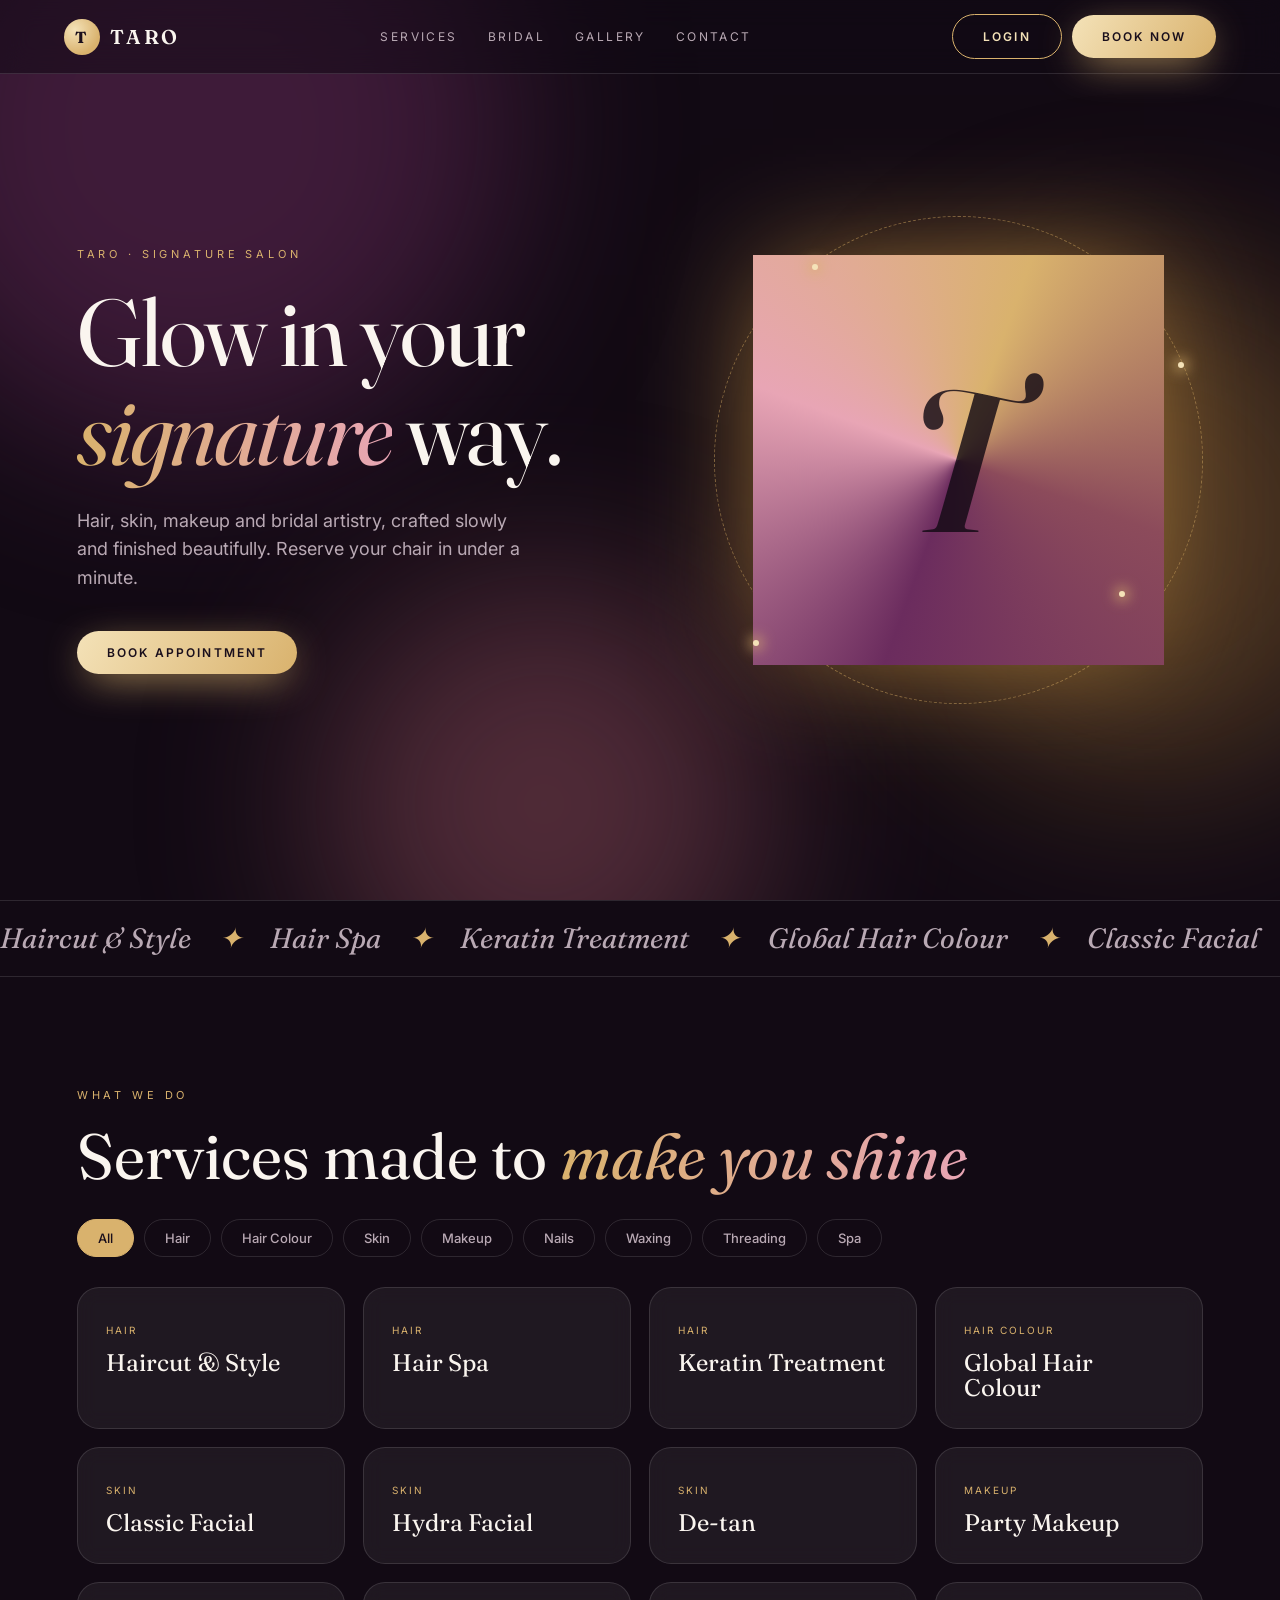
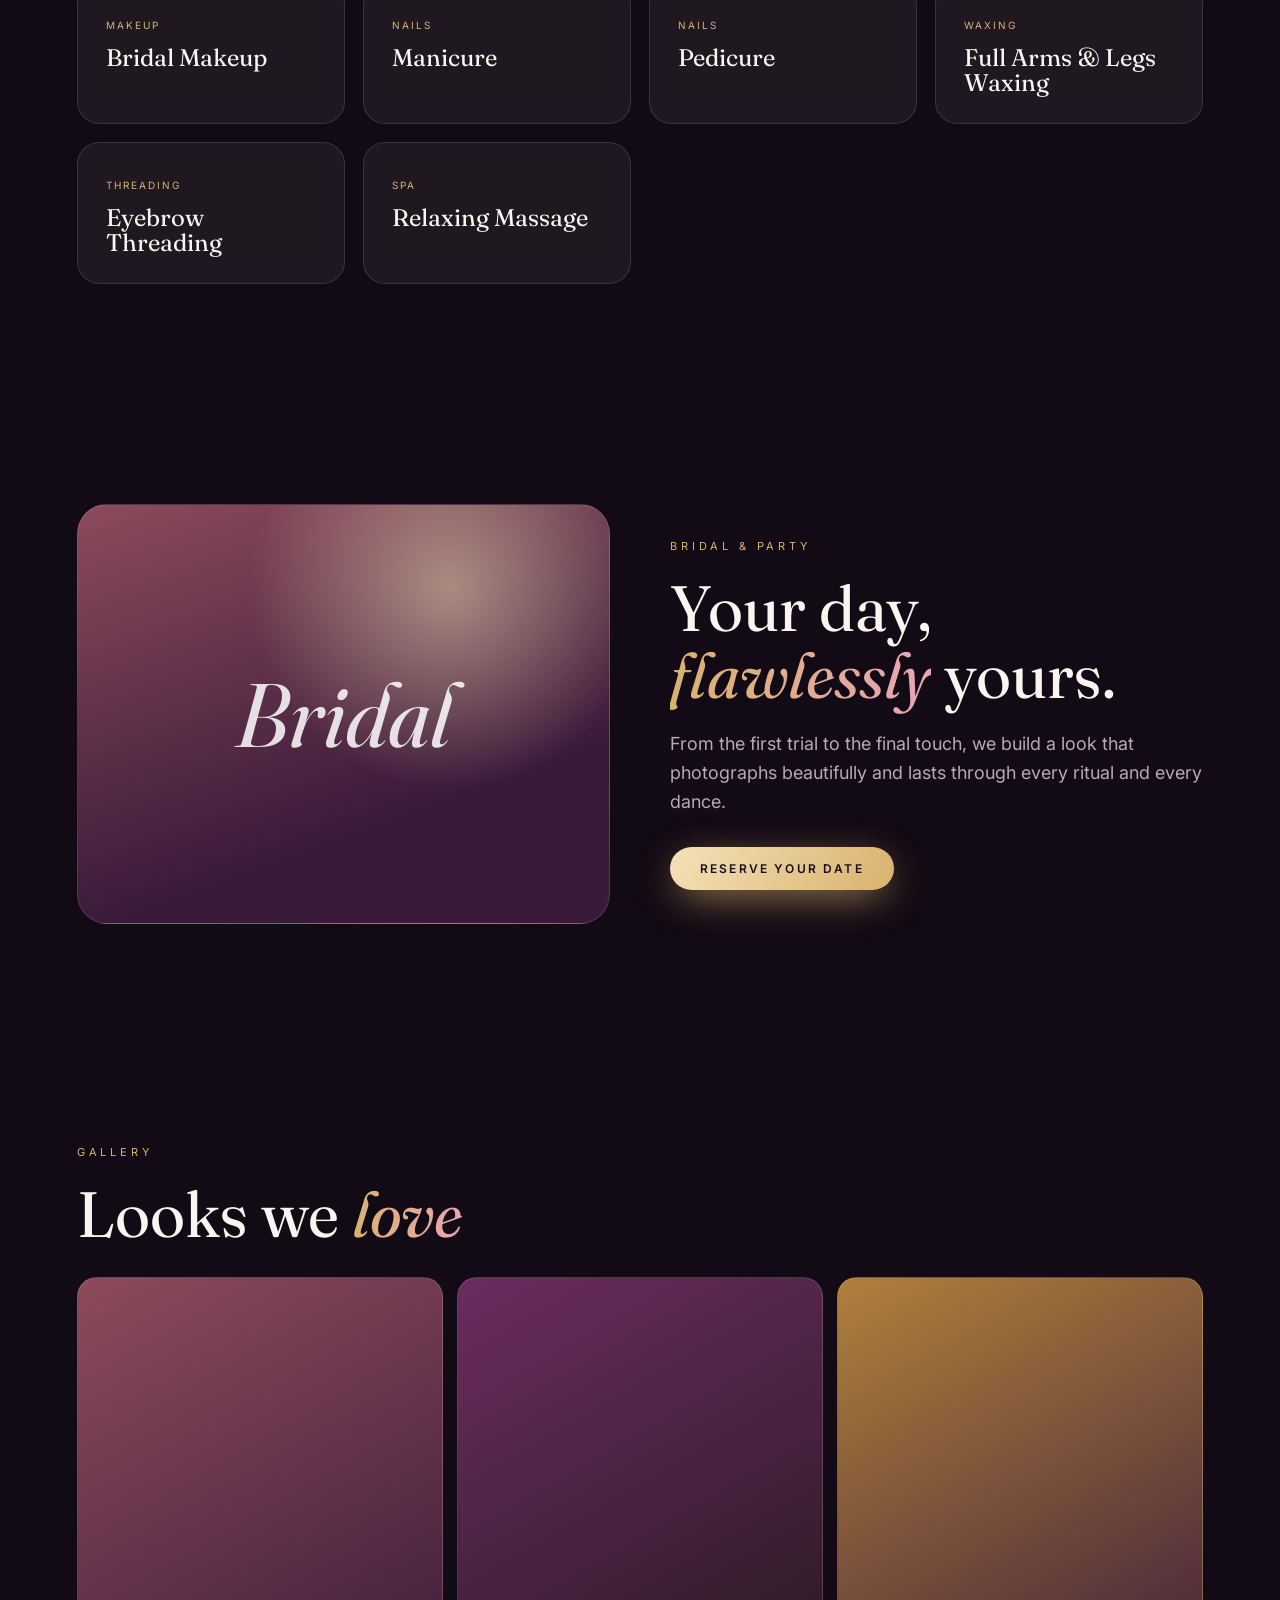
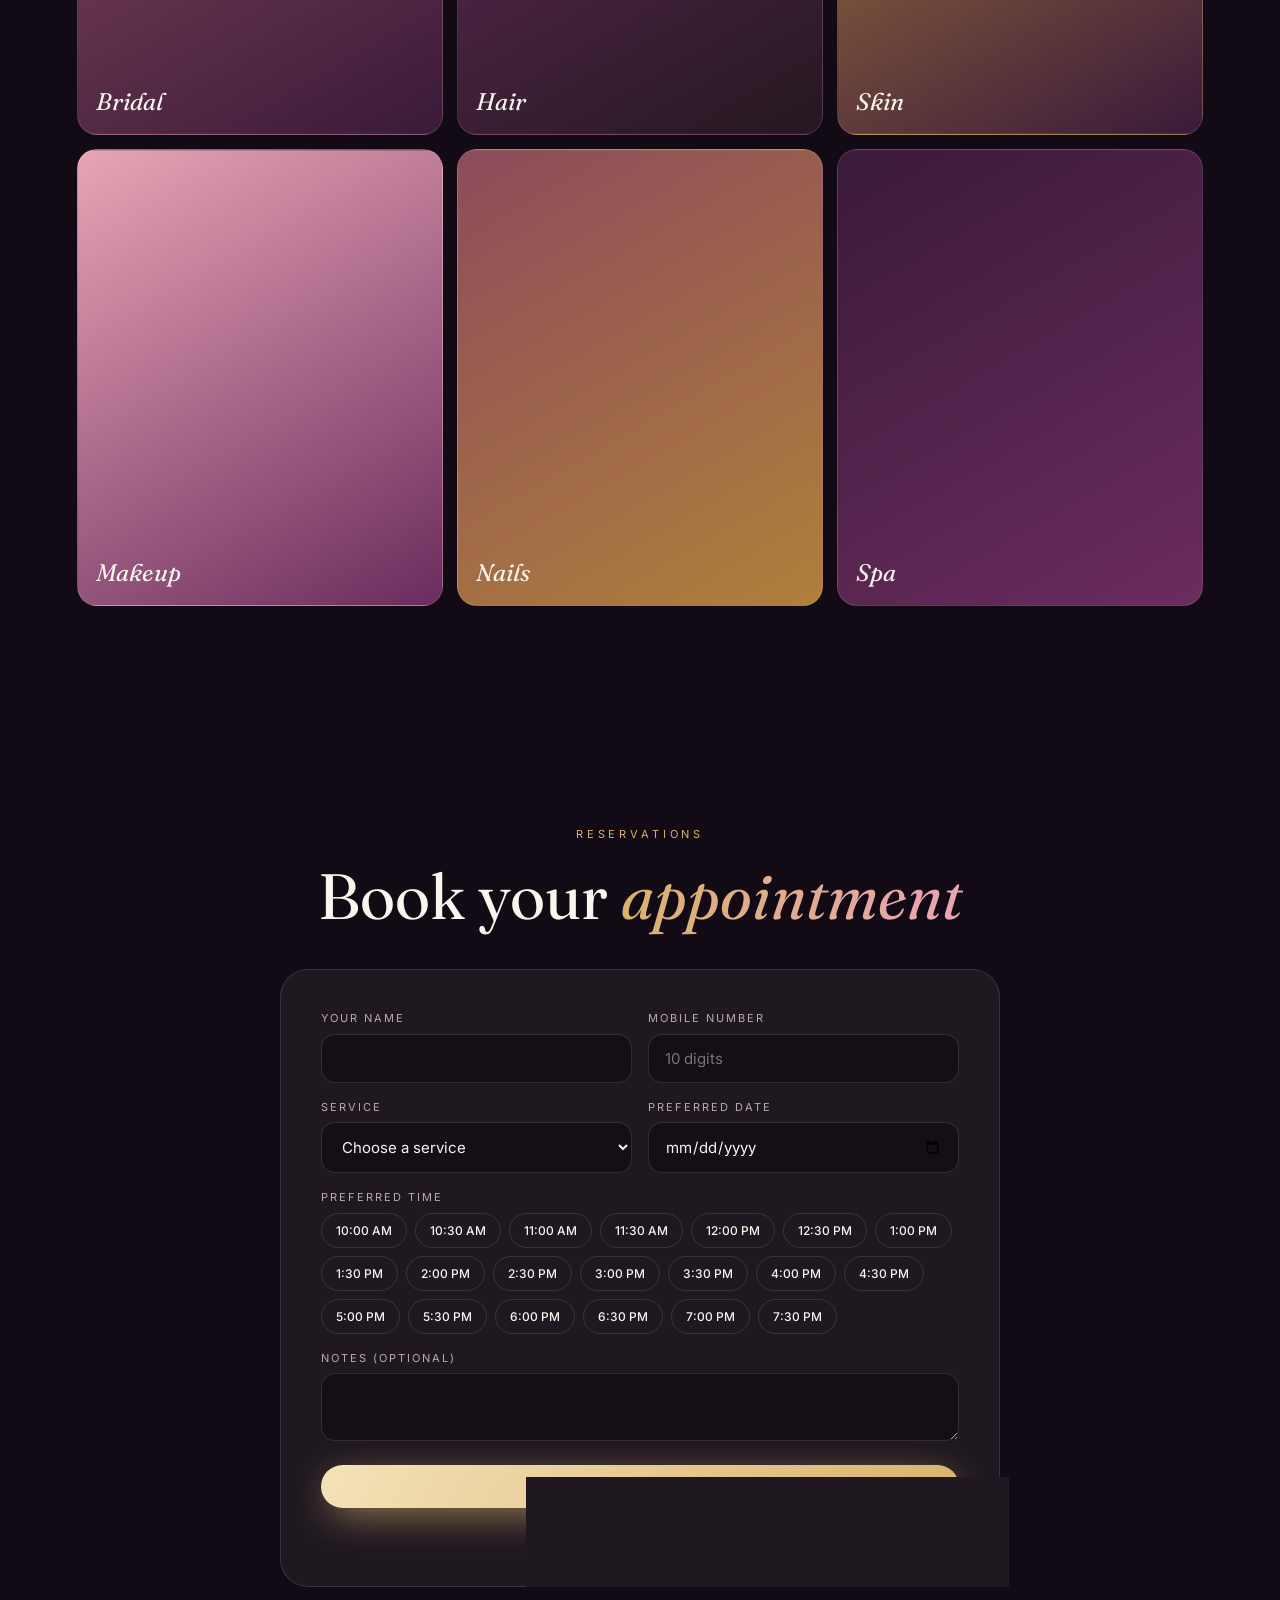
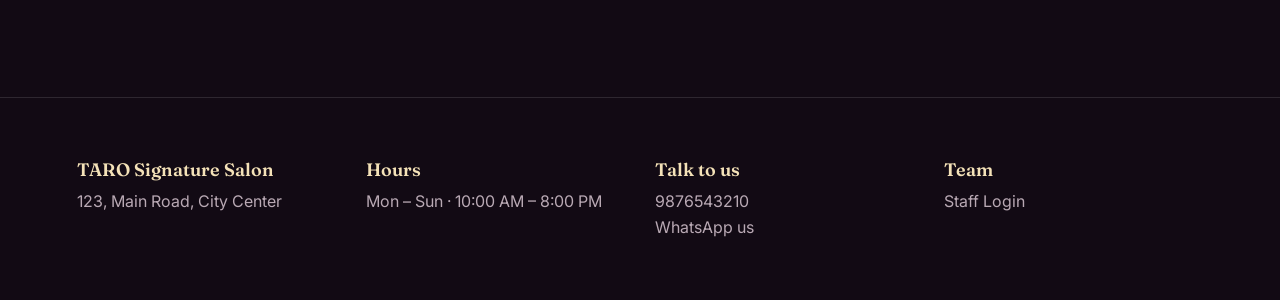
==== index.html @ 937f6215 "Update index.html" ====
<!DOCTYPE html><html lang="en"><head><meta charset="utf-8"><meta name="viewport" content="width=device-width,initial-scale=1">
<title>TARO Signature Salon — Book Your Glow</title>
<meta name="description" content="TARO Signature Salon: hair, skin, makeup, bridal and spa. Book your appointment online.">
<link rel="preconnect" href="https://fonts.googleapis.com"><link href="https://fonts.googleapis.com/css2?family=Fraunces:ital,opsz,wght@0,9..144,400;0,9..144,600;1,9..144,400;1,9..144,600&family=Inter:wght@400;500;600&display=swap" rel="stylesheet">
<style>
:root{--bg:#120a14;--ink:#FAF5EF;--dim:#b9a9b4;--gold:#D9B26D;--gold2:#F4E2B8;--rose:#E8A5B5;--line:rgba(255,255,255,.12);--glass:rgba(255,255,255,.06)}
*{box-sizing:border-box;margin:0}html{scroll-behavior:smooth}
body{background:var(--bg);color:var(--ink);font:400 16px/1.6 Inter,sans-serif;overflow-x:hidden}
h1,h2,h3{font-family:Fraunces,serif;font-weight:400;line-height:1.05}
em{font-style:italic;background:linear-gradient(90deg,var(--gold),var(--rose));-webkit-background-clip:text;background-clip:text;color:transparent}
a{color:inherit;text-decoration:none}
.aur{position:fixed;inset:0;z-index:-1;overflow:hidden}
.aur i{position:absolute;border-radius:50%;filter:blur(90px);opacity:.5;animation:dr 18s ease-in-out infinite alternate}
.aur i:nth-child(1){width:50vw;height:50vw;background:#6b2c5e;top:-15vw;left:-10vw}
.aur i:nth-child(2){width:40vw;height:40vw;background:#b0803a;right:-10vw;top:30vh;animation-delay:-6s;opacity:.35}
.aur i:nth-child(3){width:35vw;height:35vw;background:#8c4b5b;bottom:-10vw;left:25vw;animation-delay:-11s}
@keyframes dr{to{transform:translate(6vw,5vh) scale(1.15)}}
nav{position:fixed;top:0;left:0;right:0;z-index:20;display:flex;align-items:center;justify-content:space-between;padding:14px 5vw;backdrop-filter:blur(14px);background:rgba(18,10,20,.55);border-bottom:1px solid var(--line)}
.logo{display:flex;align-items:center;gap:10px;font:600 20px Fraunces,serif;letter-spacing:.14em}
.seal{width:36px;height:36px;border-radius:50%;display:grid;place-items:center;color:#1a0f1c;font:700 16px Fraunces,serif;background:radial-gradient(circle at 30% 30%,var(--gold2),var(--gold) 70%)}
nav .l{display:flex;gap:30px;font-size:12px;letter-spacing:.2em;text-transform:uppercase;color:var(--dim)}
nav .l a:hover{color:var(--gold2)}
.btn{display:inline-block;padding:14px 30px;border:0;border-radius:99px;cursor:pointer;font:600 12px Inter,sans-serif;letter-spacing:.18em;text-transform:uppercase;color:#1a0f1c;background:linear-gradient(120deg,var(--gold2),var(--gold));box-shadow:0 10px 40px -10px var(--gold);transition:.3s}
.btn:hover{transform:translateY(-3px);box-shadow:0 18px 50px -10px var(--gold)}
.nb{display:flex;gap:10px;align-items:center}
.btn.gh{background:none;color:var(--gold2);border:1px solid var(--gold);box-shadow:none}
.btn.gh:hover{background:rgba(217,178,109,.15);box-shadow:none}
@media(max-width:860px){.nb .btn{padding:11px 16px;font-size:11px}}
section{padding:110px 6vw;position:relative}
.eb{font-size:11px;letter-spacing:.35em;text-transform:uppercase;color:var(--gold);margin-bottom:18px;display:block}
h2{font-size:clamp(34px,5vw,64px);margin-bottom:22px}
.hero{min-height:100vh;display:grid;grid-template-columns:1.1fr .9fr;align-items:center;gap:40px;padding-top:130px}
h1{font-size:clamp(46px,7.4vw,108px);letter-spacing:-.02em}
.hero p{max-width:460px;color:var(--dim);margin:26px 0 38px;font-size:18px}
.orb{position:relative;aspect-ratio:1;max-width:520px;margin:auto;width:100%}
.blob{position:absolute;inset:8%;background:conic-gradient(from 200deg,#6b2c5e,#E8A5B5,#D9B26D,#8c4b5b,#6b2c5e);animation:mo 12s ease-in-out infinite;display:grid;place-items:center;box-shadow:0 0 120px -20px #b0803a}
@keyframes mo{0%,100%{border-radius:58% 42% 55% 45%/50% 58% 42% 50%;transform:rotate(0)}50%{border-radius:42% 58% 45% 55%/58% 42% 58% 42%;transform:rotate(8deg)}}
.blob b{font:italic 600 clamp(90px,16vw,200px) Fraunces,serif;color:rgba(18,10,20,.82)}
.ring{position:absolute;inset:0;border:1px dashed rgba(217,178,109,.5);border-radius:50%;animation:sp 40s linear infinite}
@keyframes sp{to{transform:rotate(360deg)}}
.sp{position:absolute;width:6px;height:6px;border-radius:50%;background:var(--gold2);box-shadow:0 0 14px 3px var(--gold);animation:tw 3s ease-in-out infinite}
@keyframes tw{50%{opacity:.15;transform:scale(.4)}}
.mq{border-block:1px solid var(--line);overflow:hidden;padding:20px 0;white-space:nowrap}
.mq div{display:inline-block;animation:mq 34s linear infinite;font:italic 28px Fraunces,serif;color:var(--dim)}
.mq span{margin:0 28px;color:var(--gold)}
@keyframes mq{to{transform:translateX(-50%)}}
.tabs{display:flex;flex-wrap:wrap;gap:10px;margin:30px 0}
.tabs button{padding:10px 20px;border-radius:99px;border:1px solid var(--line);background:none;color:var(--dim);cursor:pointer;font:500 13px Inter,sans-serif;transition:.3s}
.tabs button.on,.tabs button:hover{background:var(--gold);color:#1a0f1c;border-color:var(--gold)}
.grid{display:grid;grid-template-columns:repeat(auto-fill,minmax(250px,1fr));gap:18px}
.card{padding:28px;border-radius:22px;background:var(--glass);border:1px solid var(--line);backdrop-filter:blur(10px);transition:.4s;cursor:pointer}
.card:hover{transform:translateY(-6px);border-color:var(--gold);background:rgba(217,178,109,.08)}
.card h3{font-size:24px;margin-top:8px}.card small{color:var(--gold);letter-spacing:.2em;text-transform:uppercase;font-size:10px}
.split{display:grid;grid-template-columns:1fr 1fr;gap:60px;align-items:center}
.split p{color:var(--dim);margin:0 0 30px;font-size:18px}
.big{border-radius:30px;min-height:420px;background:radial-gradient(circle at 70% 20%,rgba(244,226,184,.5),transparent 40%),linear-gradient(160deg,#8c4b5b,#3a1a3a 70%);border:1px solid var(--line);display:grid;place-items:center;font:italic 90px Fraunces,serif;color:rgba(255,255,255,.85)}
.gal{display:grid;grid-template-columns:repeat(3,1fr);gap:14px;margin-top:30px}
.gal div{aspect-ratio:4/5;border-radius:20px;background-size:cover;background-position:center;display:flex;align-items:flex-end;padding:18px;font:italic 24px Fraunces,serif;border:1px solid var(--line);transition:.4s}
.gal div:hover{transform:scale(1.03)}
form{max-width:720px;margin:40px auto 0;padding:40px;border-radius:28px;background:var(--glass);border:1px solid var(--line);backdrop-filter:blur(16px);display:grid;gap:16px}
.r2{display:grid;grid-template-columns:1fr 1fr;gap:16px}
label{font-size:11px;letter-spacing:.18em;text-transform:uppercase;color:var(--dim);display:block;margin-bottom:6px}
input,select,textarea{width:100%;padding:14px 16px;border-radius:14px;border:1px solid var(--line);background:rgba(0,0,0,.35);color:var(--ink);font:400 15px Inter,sans-serif}
input:focus,select:focus,textarea:focus{outline:0;border-color:var(--gold)}
option{background:#1a0f1c}
.sl{display:flex;flex-wrap:wrap;gap:8px}
.sl button{padding:9px 14px;border-radius:99px;border:1px solid var(--line);background:none;color:var(--ink);cursor:pointer;font:500 12px Inter,sans-serif}
.sl button.on{background:var(--gold);color:#1a0f1c;border-color:var(--gold)}
#msg{text-align:center;min-height:22px;font-size:15px}
.hp{position:absolute;left:-9999px}
footer{padding:60px 6vw;border-top:1px solid var(--line);display:grid;grid-template-columns:repeat(auto-fit,minmax(200px,1fr));gap:30px;color:var(--dim)}
footer b{color:var(--gold2);display:block;margin-bottom:8px;font:600 18px Fraunces,serif}
.rv{opacity:0;transform:translateY(40px);transition:1s cubic-bezier(.2,.7,.2,1)}.rv.in{opacity:1;transform:none}
@media(max-width:860px){nav .l{display:none}.hero,.split{grid-template-columns:1fr}.orb{max-width:340px}.gal{grid-template-columns:1fr 1fr}.r2{grid-template-columns:1fr}form{padding:24px}}
@media(prefers-reduced-motion:reduce){*{animation:none!important;transition:none!important}.rv{opacity:1;transform:none}}
.mo{position:fixed;inset:0;z-index:50;display:none;place-items:center;background:rgba(10,5,12,.78);backdrop-filter:blur(8px)}.mo.on{display:grid}
.mc{width:min(92vw,400px);max-width:none;margin:0;padding:36px;border-radius:26px;background:#1a0f1c;border:1px solid var(--gold);position:relative}
.mc h3{font-size:32px}.x{position:absolute;top:12px;right:18px;background:none;border:0;color:var(--dim);font-size:26px;cursor:pointer}
</style></head><body>
<div class="aur"><i></i><i></i><i></i></div>
<div class="mo" id="mo"><form class="mc" id="lf" novalidate><button type="button" class="x" id="lx" aria-label="Close">×</button><h3>Staff <em>login</em></h3><div><label>Email</label><input name="e" type="email" required autocomplete="username"></div><div><label>Password</label><input name="p" type="password" required autocomplete="current-password"></div><button class="btn" id="lb" type="submit">Sign in</button><div id="lm" style="font-size:14px;min-height:20px"></div></form></div>
<nav><a class="logo" href="#top"><span class="seal">T</span>TARO</a><div class="l"><a href="#services">Services</a><a href="#bridal">Bridal</a><a href="#gallery">Gallery</a><a href="#contact">Contact</a></div><div class="nb"><button class="btn gh" id="lg" type="button">Login</button><a class="btn" href="#book">Book Now</a></div></nav>
<section class="hero" id="top"><div><span class="eb">Taro · Signature Salon</span><h1>Glow in your <em>signature</em> way.</h1><p>Hair, skin, makeup and bridal artistry, crafted slowly and finished beautifully. Reserve your chair in under a minute.</p><a class="btn" href="#book">Book Appointment</a></div>
<div class="orb"><div class="ring"></div><div class="blob"><b>T</b></div><i class="sp" style="top:10%;left:20%"></i><i class="sp" style="top:30%;right:4%;animation-delay:-1s"></i><i class="sp" style="bottom:12%;left:8%;animation-delay:-2s"></i><i class="sp" style="bottom:22%;right:16%;animation-delay:-.5s"></i></div></section>
<div class="mq"><div id="mq"></div></div>
<section id="services"><span class="eb rv">What we do</span><h2 class="rv">Services made to <em>make you shine</em></h2><div class="tabs rv" id="tabs"></div><div class="grid" id="sv"></div></section>
<section id="bridal"><div class="split"><div class="big rv">Bridal</div><div class="rv"><span class="eb">Bridal &amp; Party</span><h2>Your day, <em>flawlessly</em> yours.</h2><p>From the first trial to the final touch, we build a look that photographs beautifully and lasts through every ritual and every dance.</p><a class="btn" href="#book">Reserve Your Date</a></div></div></section>
<section id="gallery"><span class="eb rv">Gallery</span><h2 class="rv">Looks we <em>love</em></h2><div class="gal rv" id="gal"></div></section>
<section id="book"><div style="text-align:center" class="rv"><span class="eb">Reservations</span><h2>Book your <em>appointment</em></h2></div>
<form id="f" class="rv" novalidate>
<div class="r2"><div><label>Your name</label><input name="n" required maxlength="80" autocomplete="name"></div><div><label>Mobile number</label><input name="m" type="tel" required inputmode="numeric" maxlength="10" placeholder="10 digits" autocomplete="tel"></div></div>
<div class="r2"><div><label>Service</label><select name="s" id="ss" required></select></div><div><label>Preferred date</label><input name="d" type="date" required></div></div>
<div><label>Preferred time</label><div class="sl" id="sl"></div></div>
<div><label>Notes (optional)</label><textarea name="t" rows="2" maxlength="250"></textarea></div>
<input class="hp" name="website" tabindex="-1" autocomplete="off">
<button class="btn" id="go" type="submit">Request Appointment</button><div id="msg"></div></form></section>
<footer id="contact"><div><b>TARO Signature Salon</b><span id="ad"></span></div><div><b>Hours</b><span id="hr"></span></div><div><b>Talk to us</b><a id="ph"></a><br><a id="wa" target="_blank" rel="noopener">WhatsApp us</a></div><div><b>Team</b><a href="app.html" id="lg2">Staff Login</a></div></footer>
<script>
// EDIT THESE: your salon details
const C={url:'https://eidfoikmhgkgnrnooaiz.supabase.co',key:'sb_publishable_gRZ9NbNCCOgqZTgyeZe98Q_4dNbKLoN',phone:'9876543210',wa:'919876543210',addr:'123, Main Road, City Center',hours:'Mon – Sun · 10:00 AM – 8:00 PM',gallery:[]};
let S=[['Hair','Haircut & Style'],['Hair','Hair Spa'],['Hair','Keratin Treatment'],['Hair Colour','Global Hair Colour'],['Skin','Classic Facial'],['Skin','Hydra Facial'],['Skin','De-tan'],['Makeup','Party Makeup'],['Makeup','Bridal Makeup'],['Nails','Manicure'],['Nails','Pedicure'],['Waxing','Full Arms & Legs Waxing'],['Threading','Eyebrow Threading'],['Spa','Relaxing Massage']];
const $=i=>document.getElementById(i),H={apikey:C.key,Authorization:'Bearer '+C.key};
$('ad').textContent=C.addr;$('hr').textContent=C.hours;$('ph').textContent=C.phone;$('ph').href='tel:'+C.phone;$('wa').href='https://wa.me/'+C.wa;
let cat='All',slot='';
function draw(){const cs=['All',...new Set(S.map(x=>x[0]))];
$('tabs').innerHTML=cs.map(c=>`<button class="${c==cat?'on':''}" data-c="${c}">${c}</button>`).join('');
$('sv').innerHTML=S.filter(x=>cat=='All'||x[0]==cat).map(x=>`<div class="card rv in" data-s="${x[1]}"><small>${x[0]}</small><h3>${x[1]}</h3></div>`).join('');
$('mq').innerHTML=[...S,...S].map(x=>x[1]+'<span>✦</span>').join('');
$('ss').innerHTML='<option value="">Choose a service</option>'+S.map(x=>`<option>${x[1]}</option>`).join('')}
draw();
$('tabs').onclick=e=>{if(e.target.dataset.c){cat=e.target.dataset.c;draw()}};
$('sv').onclick=e=>{const c=e.target.closest('.card');if(c){$('ss').value=c.dataset.s;location.hash='book'}};
fetch(C.url+'/rest/v1/services?select=name,category&order=category',{headers:H}).then(r=>r.ok?r.json():[]).then(d=>{if(d.length){S=d.map(x=>[x.category||'General',x.name]);draw()}}).catch(()=>{});
const T=[];for(let m=600;m<=1170;m+=30){const h=Math.floor(m/60),n=m%60;T.push([String(h).padStart(2,'0')+':'+String(n).padStart(2,'0'),(h>12?h-12:h)+':'+String(n).padStart(2,'0')+(h>=12?' PM':' AM')])}
$('sl').innerHTML=T.map(t=>`<button type="button" data-t="${t[0]}">${t[1]}</button>`).join('');
$('sl').onclick=e=>{if(e.target.dataset.t){slot=e.target.dataset.t;[...$('sl').children].forEach(b=>b.classList.toggle('on',b==e.target))}};
const f=$('f');f.d.min=new Date().toISOString().slice(0,10);
const G=[['Bridal','#8c4b5b,#3a1a3a'],['Hair','#6b2c5e,#241820'],['Skin','#b0803a,#3a1a3a'],['Makeup','#E8A5B5,#6b2c5e'],['Nails','#8c4b5b,#b0803a'],['Spa','#3a1a3a,#6b2c5e']];
$('gal').innerHTML=G.map((g,i)=>`<div style="background-image:${C.gallery[i]?`url(${C.gallery[i]})`:`linear-gradient(150deg,${g[1]})`}">${g[0]}</div>`).join('');
const io=new IntersectionObserver(es=>es.forEach(e=>{if(e.isIntersecting){e.target.classList.add('in');io.unobserve(e.target)}}),{threshold:.15});
document.querySelectorAll('.rv').forEach(x=>io.observe(x));
function say(t,ok){$('msg').style.color=ok?'#9fd6b0':'#f0a0a0';$('msg').innerHTML=t}
f.onsubmit=async e=>{e.preventDefault();if(f.website.value)return;
const n=f.n.value.trim(),m=f.m.value.trim(),s=f.s.value,d=f.d.value;
if(n.length<2)return say('Please enter your name.');
if(!/^\d{10}$/.test(m))return say('Please enter a valid 10-digit mobile number.');
if(!s||!d||!slot)return say('Please choose a service, date and time.');
let last=0;try{last=+localStorage.getItem('tb')||0}catch(_){}
if(Date.now()-last<30000)return say('Please wait a few seconds before booking again.');
$('go').disabled=true;say('Sending your request…',1);
const row={id:'AP'+Date.now().toString(36)+Math.random().toString(36).slice(2,5),date:d,time:slot,customer_name:n,customer_mobile:m,service_name:s,stylist:'',status:'Pending',notes:('Booked via website. '+f.t.value.trim()).slice(0,290)};
try{const r=await fetch(C.url+'/rest/v1/appointments',{method:'POST',headers:{...H,'Content-Type':'application/json',Prefer:'return=minimal'},body:JSON.stringify(row)});
if(!r.ok)throw 0;try{localStorage.setItem('tb',Date.now())}catch(_){}
f.reset();slot='';[...$('sl').children].forEach(b=>b.classList.remove('on'));say('✦ Thank you, '+n.split(' ')[0]+'! Your request is in. We will confirm shortly.',1)}
catch(_){say('Sorry, we could not send that. Please call <a href="tel:'+C.phone+'" style="color:var(--gold)">'+C.phone+'</a>.')}
$('go').disabled=false};
// Staff login right on this page: signs in with the same Supabase project as the software,
// the session is shared on this site, so app.html opens already logged in.
const mo=$('mo'),lf=$('lf');
const openL=e=>{e&&e.preventDefault();mo.classList.add('on');lf.e.focus()};
$('lg').onclick=openL;$('lg2').onclick=openL;$('lx').onclick=()=>mo.classList.remove('on');
mo.onclick=e=>{if(e.target==mo)mo.classList.remove('on')};
lf.onsubmit=async e=>{e.preventDefault();const m=$('lm'),b=$('lb');
const say=(t,ok)=>{m.style.color=ok?'#9fd6b0':'#f0a0a0';m.textContent=t};
b.disabled=true;say('Signing in…',1);
const ac=new AbortController(),tm=setTimeout(()=>ac.abort(),15000);
try{
const r=await fetch(C.url+'/auth/v1/token?grant_type=password',{method:'POST',signal:ac.signal,headers:{apikey:C.key,'Content-Type':'application/json'},body:JSON.stringify({email:lf.e.value.trim(),password:lf.p.value})});
const x=await r.json().catch(()=>({}));
if(!r.ok||!x.access_token){say(r.status==400||r.status==401?'Wrong email or password.':(x.msg||x.error_description||'Login failed ('+r.status+').'));b.disabled=false;return}
if(!x.expires_at)x.expires_at=Math.floor(Date.now()/1000)+(x.expires_in||3600);
localStorage.setItem('sb-'+new URL(C.url).hostname.split('.')[0]+'-auth-token',JSON.stringify(x));
try{sessionStorage.setItem('taro_web_login','1')}catch(_){}
location.href='app.html';
}catch(err){say(err.name=='AbortError'?'Server is not responding. Check your internet, or the Supabase project may be paused.':'Could not reach the server. Check your internet connection.');b.disabled=false}
finally{clearTimeout(tm)}};
// The Back button restores this page exactly as it was left ("Signing in…" frozen),
// so reset the login popup every time the page is shown again.
addEventListener('pageshow',e=>{if(e.persisted){mo.classList.remove('on');lf.reset();$('lb').disabled=false;$('lm').textContent=''}});
</script></body></html>
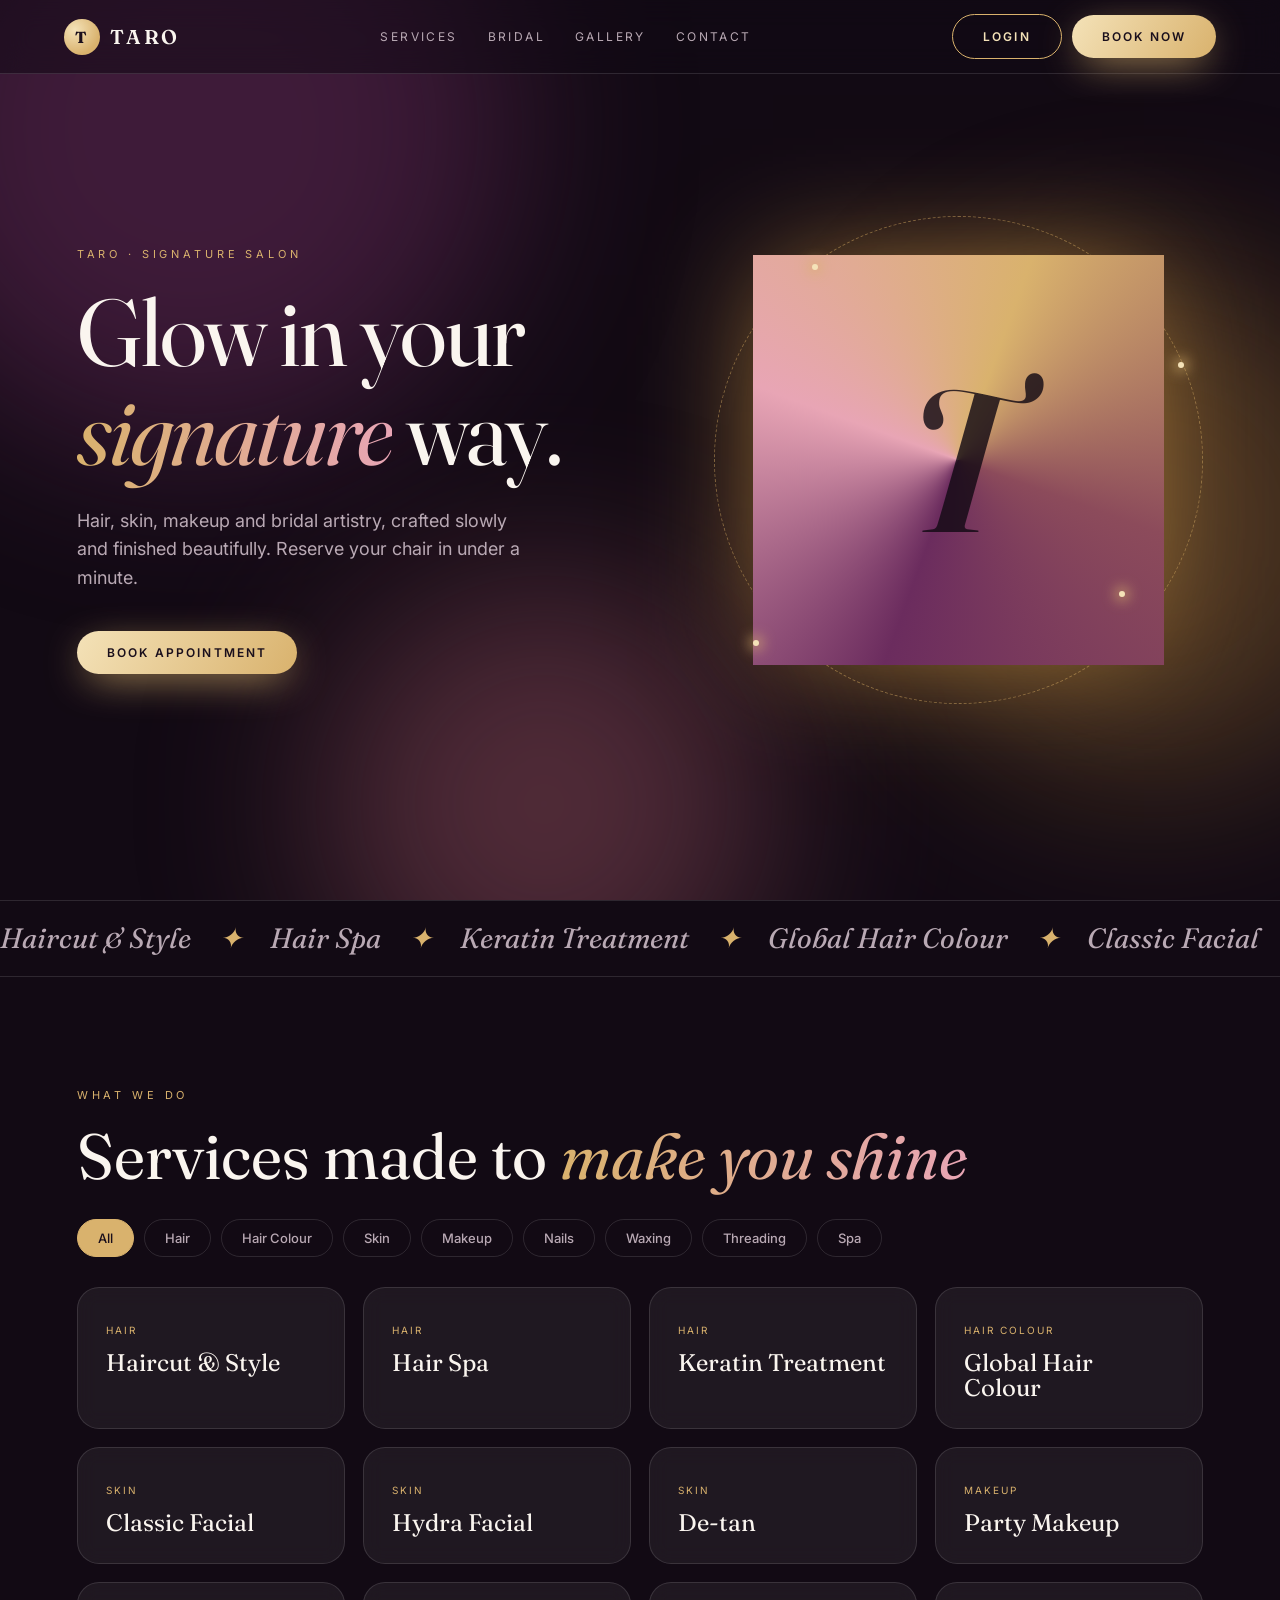
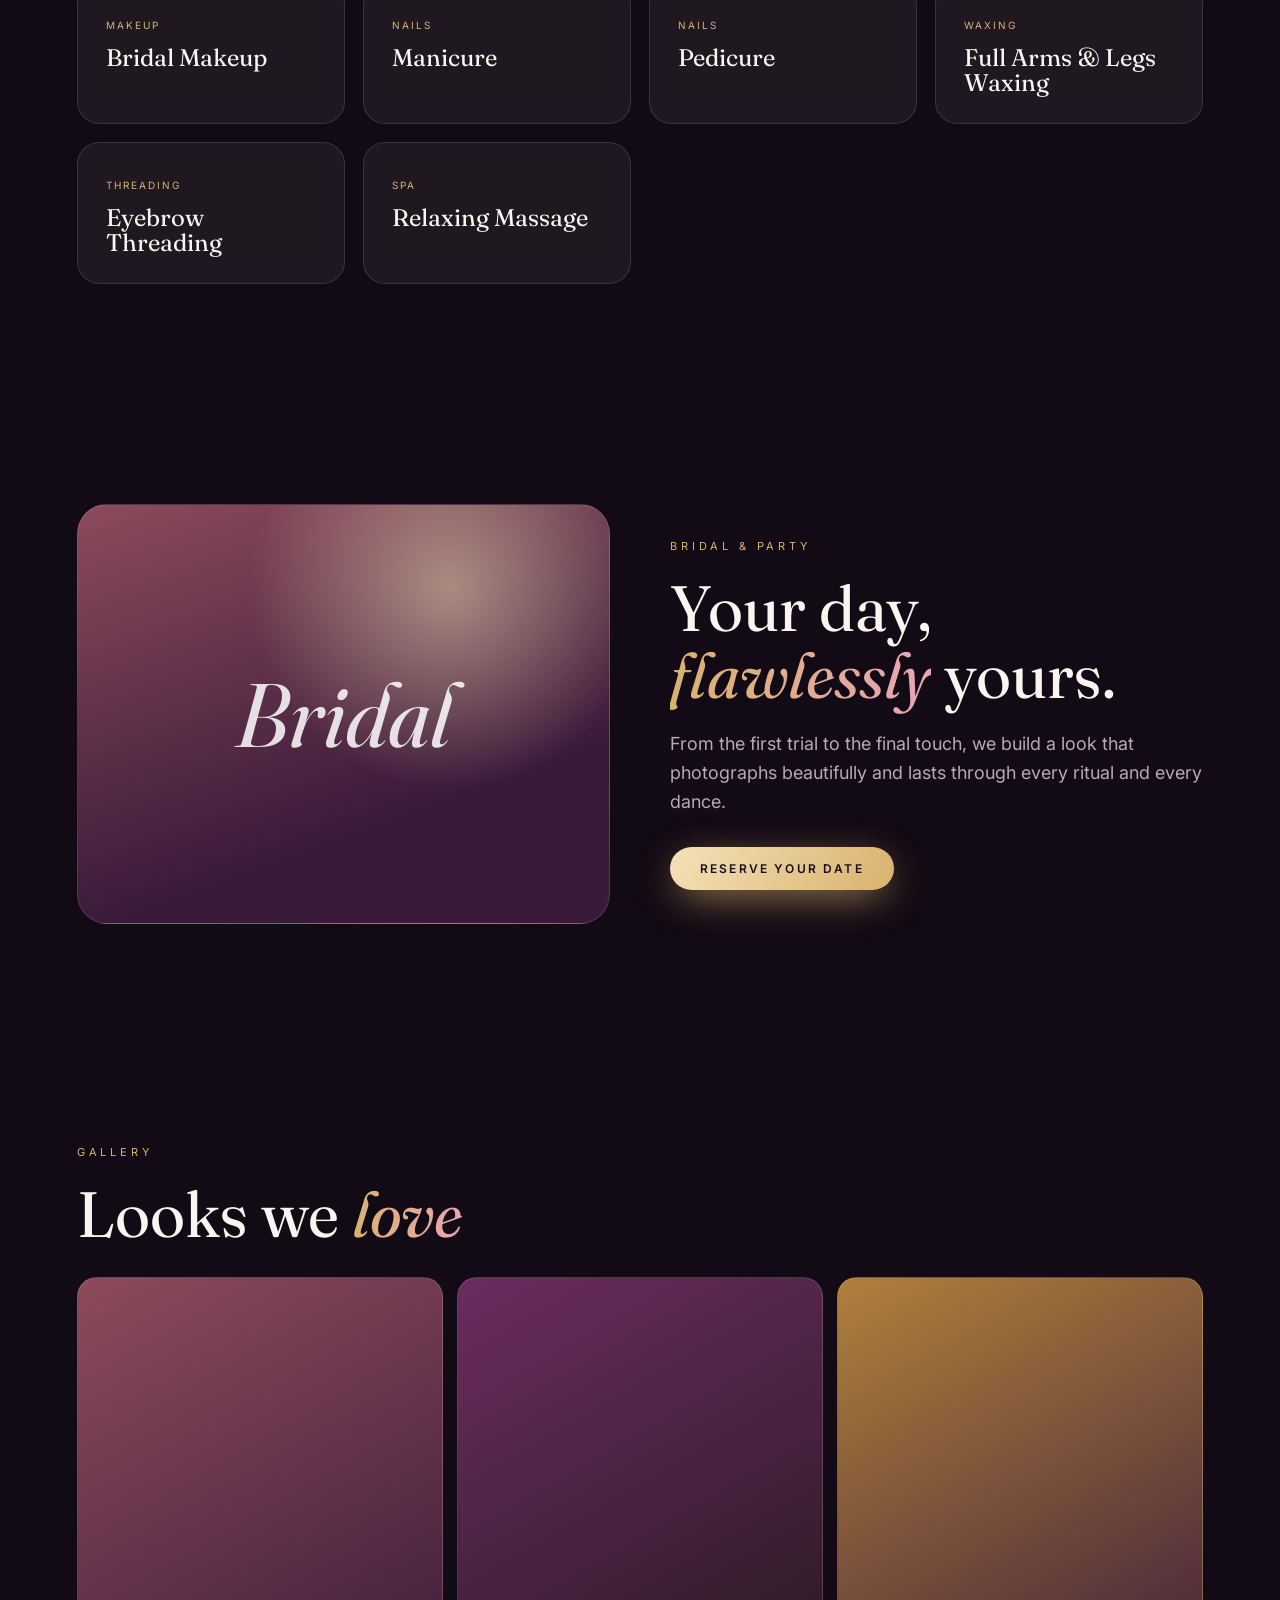
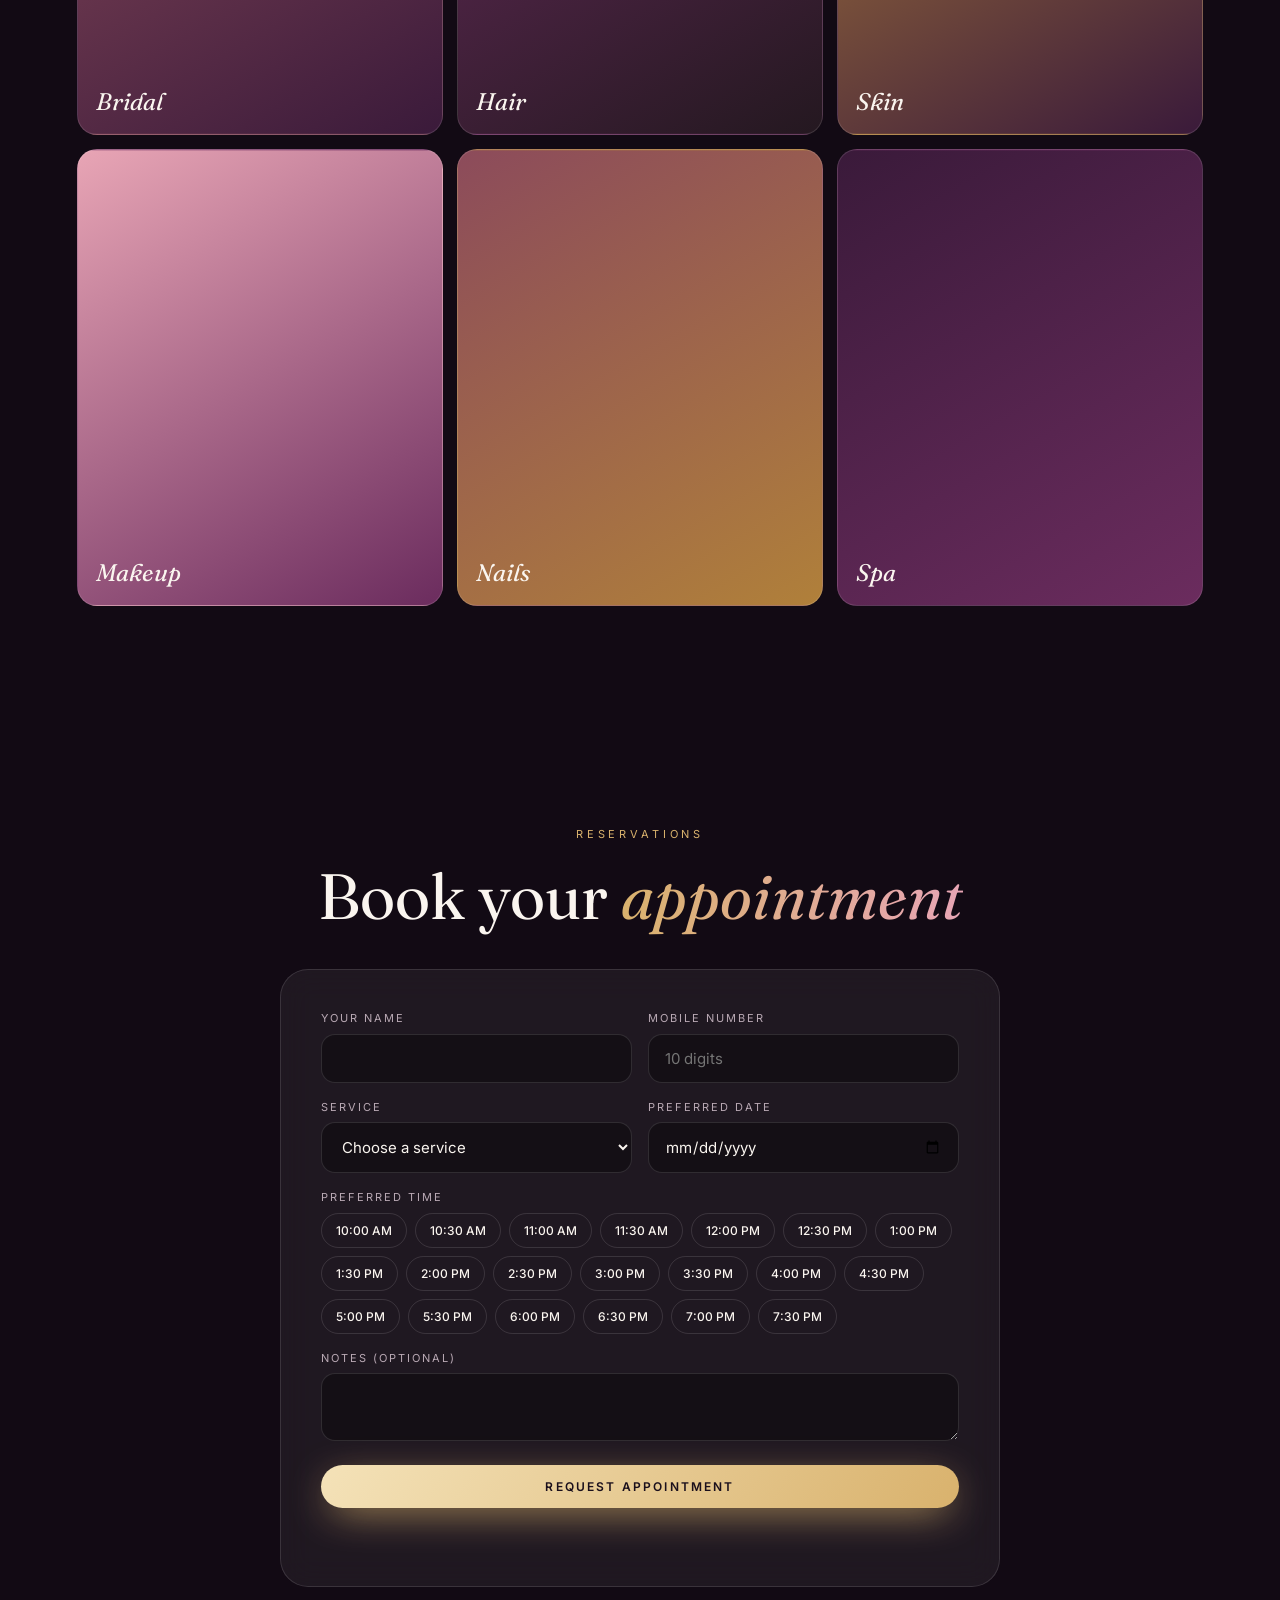
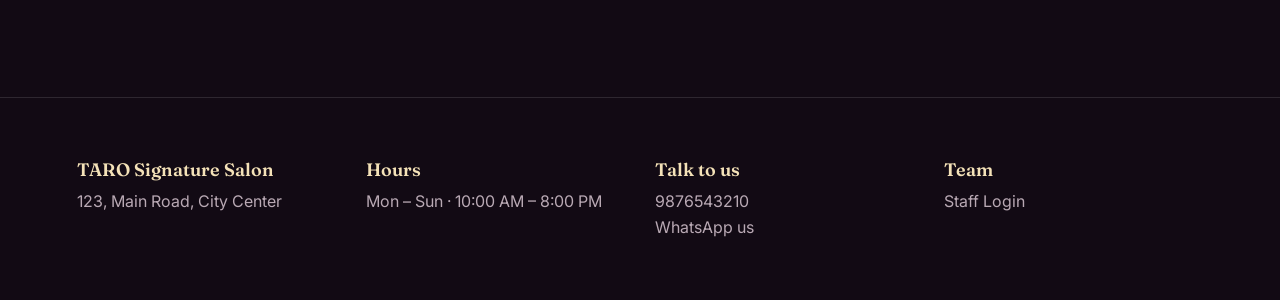
==== commit f776312b: "Update index.html" ====
--- a/index.html
+++ b/index.html
@@ -25,7 +25,9 @@
 .nb{display:flex;gap:10px;align-items:center}
 .btn.gh{background:none;color:var(--gold2);border:1px solid var(--gold);box-shadow:none}
 .btn.gh:hover{background:rgba(217,178,109,.15);box-shadow:none}
+html{overflow-x:hidden}
 @media(max-width:860px){.nb .btn{padding:11px 16px;font-size:11px}}
+@media(max-width:420px){nav{padding:12px 4vw}.logo{font-size:17px;letter-spacing:.1em;gap:8px}.seal{width:30px;height:30px;font-size:14px}.nb{gap:6px}.nb .btn{padding:9px 12px;font-size:10px;letter-spacing:.1em}section{padding:80px 5vw}h2{font-size:32px}form{padding:20px}.mc{padding:26px}}
 section{padding:110px 6vw;position:relative}
 .eb{font-size:11px;letter-spacing:.35em;text-transform:uppercase;color:var(--gold);margin-bottom:18px;display:block}
 h2{font-size:clamp(34px,5vw,64px);margin-bottom:22px}
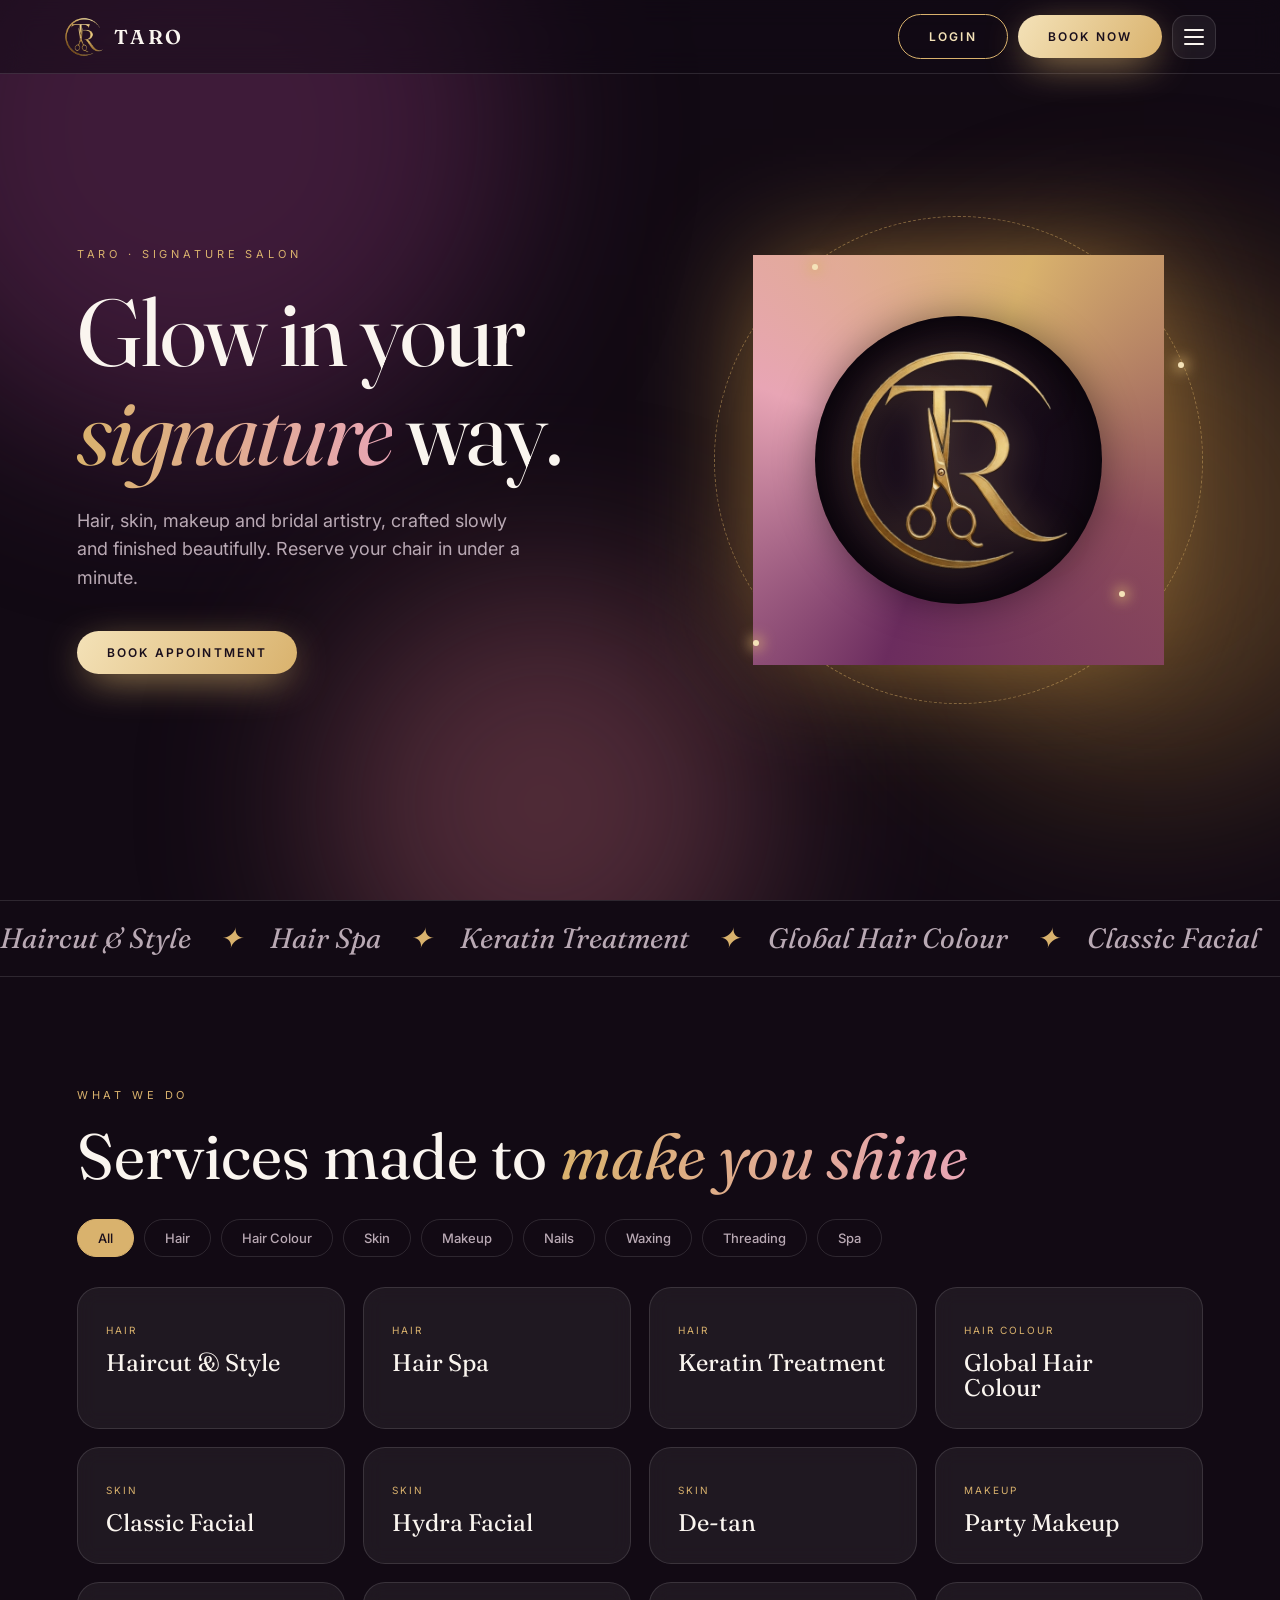
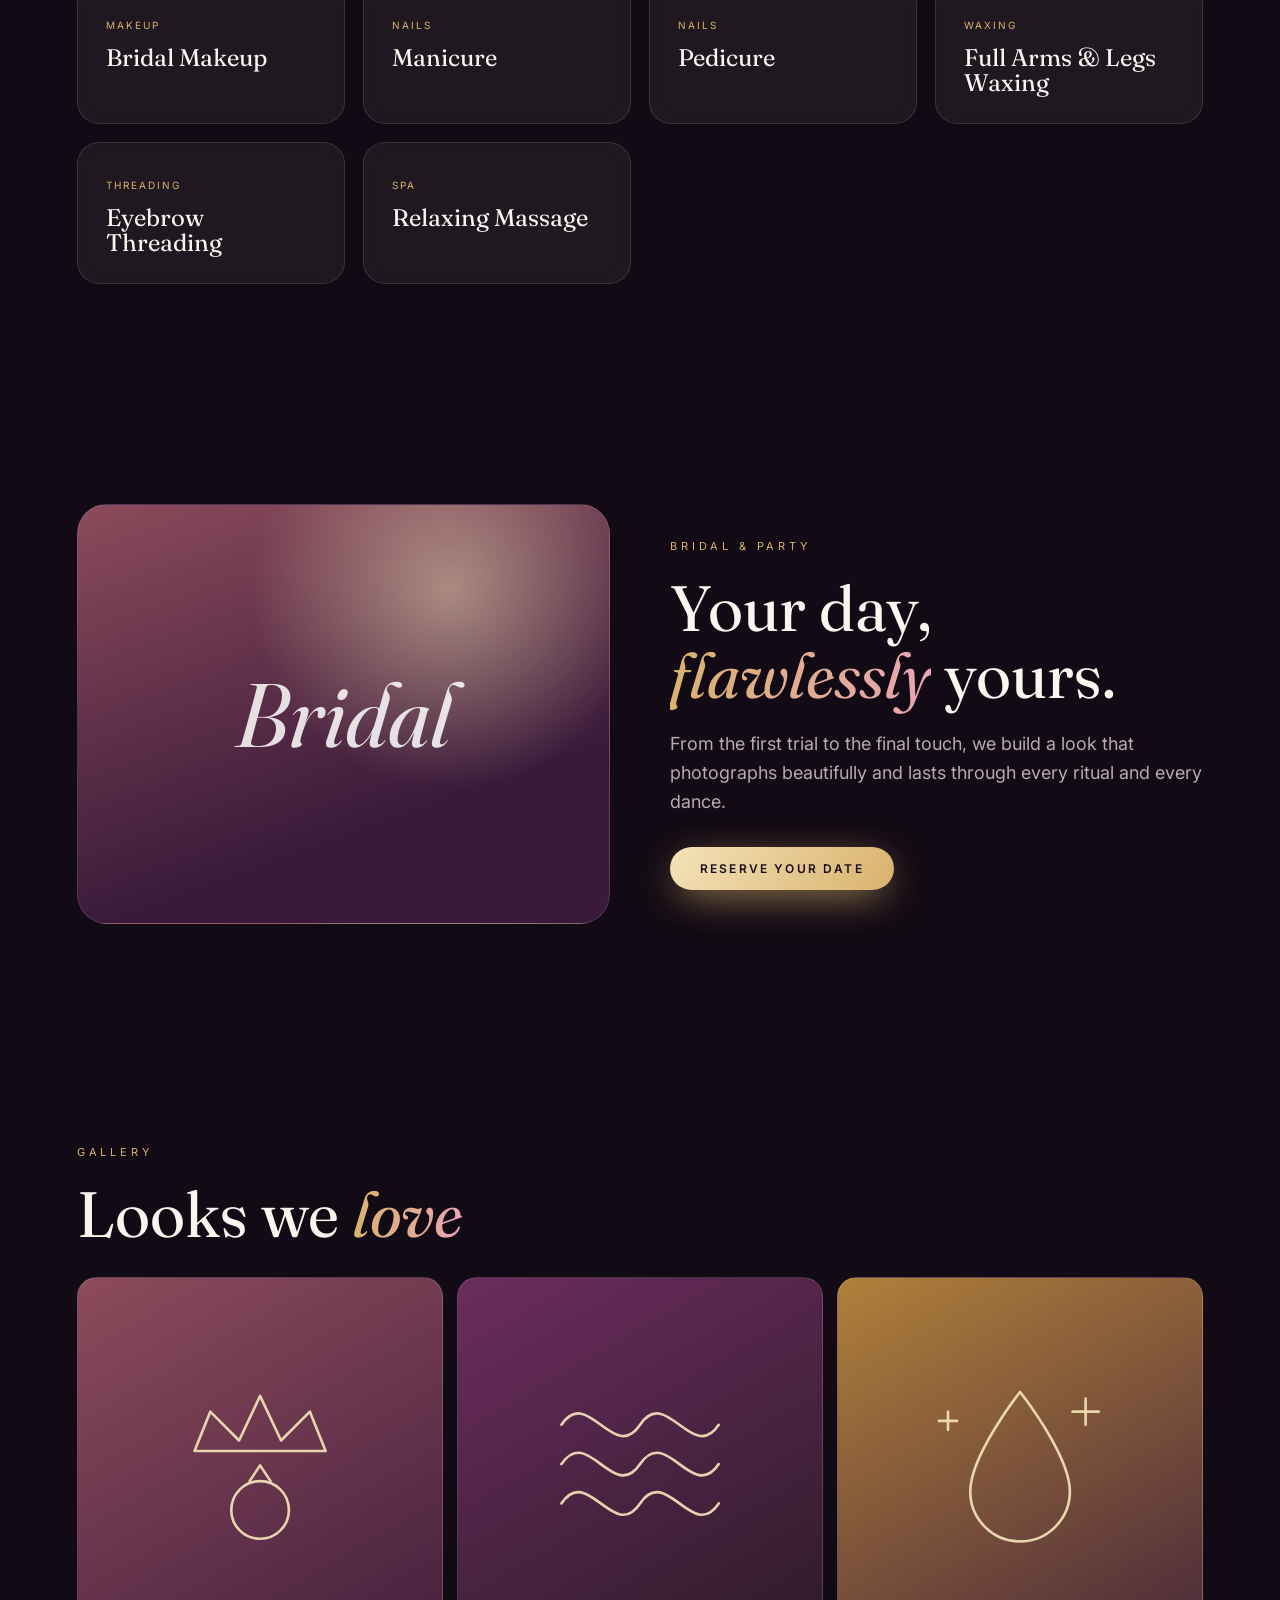
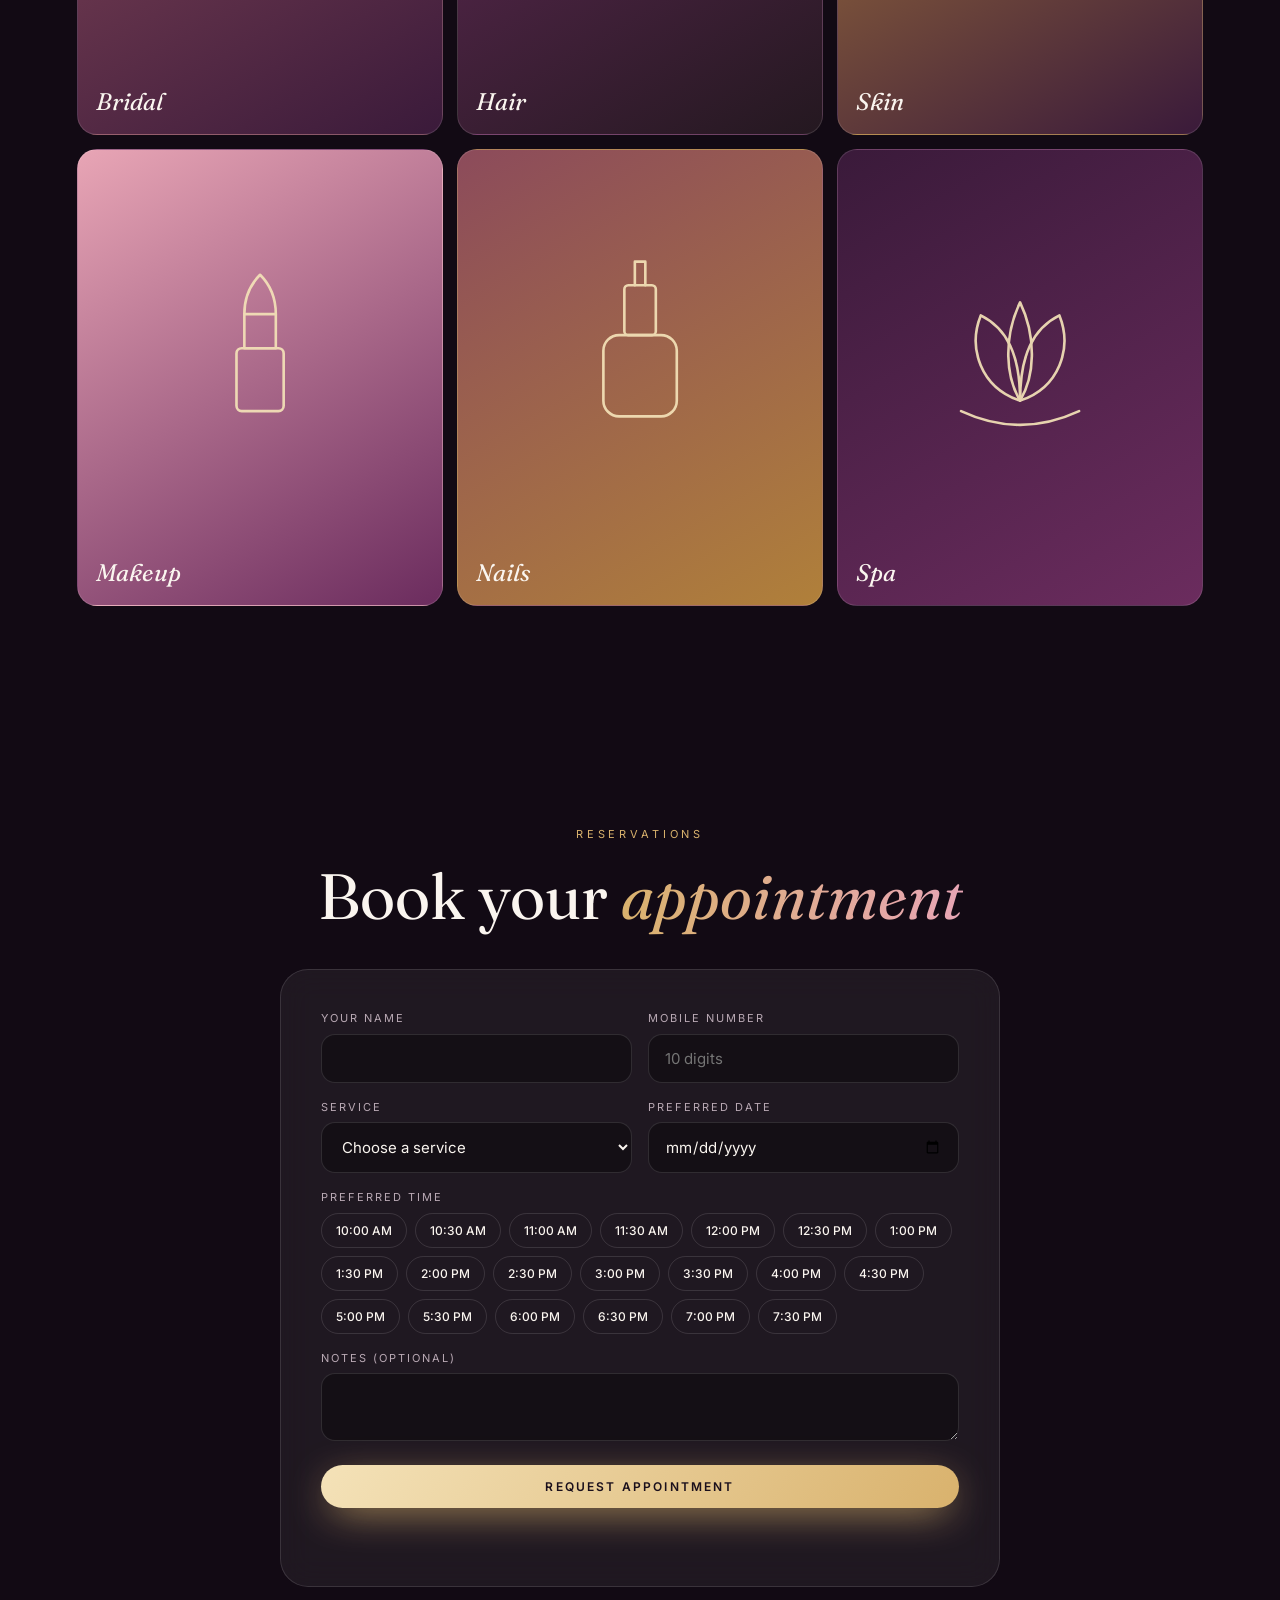
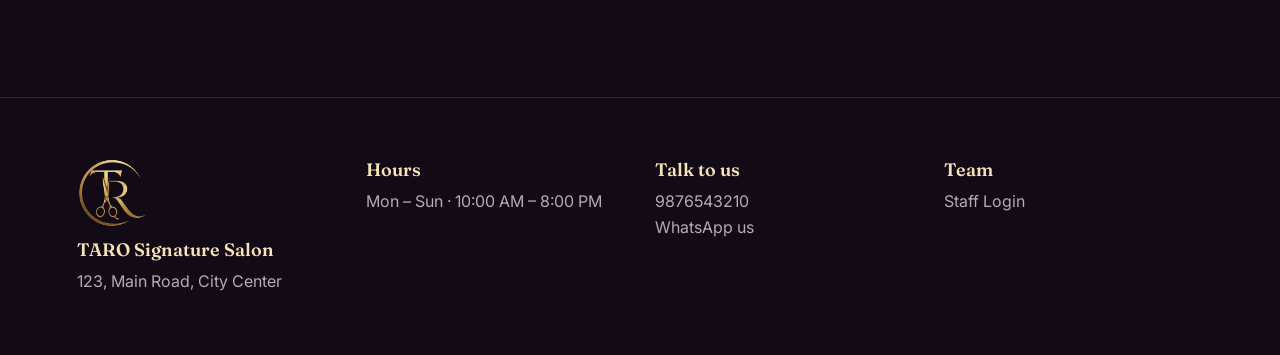
==== commit 459ca528: "Update index.html" ====
--- a/index.html
+++ b/index.html
@@ -1,5 +1,6 @@
 <!DOCTYPE html><html lang="en"><head><meta charset="utf-8"><meta name="viewport" content="width=device-width,initial-scale=1">
 <title>TARO Signature Salon — Book Your Glow</title>
+<link rel="icon" href="logo-192.png"><link rel="apple-touch-icon" href="logo-192.png">
 <meta name="description" content="TARO Signature Salon: hair, skin, makeup, bridal and spa. Book your appointment online.">
 <link rel="preconnect" href="https://fonts.googleapis.com"><link href="https://fonts.googleapis.com/css2?family=Fraunces:ital,opsz,wght@0,9..144,400;0,9..144,600;1,9..144,400;1,9..144,600&family=Inter:wght@400;500;600&display=swap" rel="stylesheet">
 <style>
@@ -27,7 +28,7 @@
 .btn.gh:hover{background:rgba(217,178,109,.15);box-shadow:none}
 html{overflow-x:hidden}
 @media(max-width:860px){.nb .btn{padding:11px 16px;font-size:11px}}
-@media(max-width:420px){nav{padding:12px 4vw}.logo{font-size:17px;letter-spacing:.1em;gap:8px}.seal{width:30px;height:30px;font-size:14px}.nb{gap:6px}.nb .btn{padding:9px 12px;font-size:10px;letter-spacing:.1em}section{padding:80px 5vw}h2{font-size:32px}form{padding:20px}.mc{padding:26px}}
+@media(max-width:420px){nav{padding:12px 4vw}.logo{font-size:17px;letter-spacing:.1em;gap:8px}.lg{width:30px;height:30px}.nb{gap:6px}.nb .btn{padding:9px 12px;font-size:10px;letter-spacing:.1em}section{padding:80px 5vw}h2{font-size:32px}form{padding:20px}.mc{padding:26px}}
 section{padding:110px 6vw;position:relative}
 .eb{font-size:11px;letter-spacing:.35em;text-transform:uppercase;color:var(--gold);margin-bottom:18px;display:block}
 h2{font-size:clamp(34px,5vw,64px);margin-bottom:22px}
@@ -78,12 +79,27 @@
 .mo{position:fixed;inset:0;z-index:50;display:none;place-items:center;background:rgba(10,5,12,.78);backdrop-filter:blur(8px)}.mo.on{display:grid}
 .mc{width:min(92vw,400px);max-width:none;margin:0;padding:36px;border-radius:26px;background:#1a0f1c;border:1px solid var(--gold);position:relative}
 .mc h3{font-size:32px}.x{position:absolute;top:12px;right:18px;background:none;border:0;color:var(--dim);font-size:26px;cursor:pointer}
+.lg{width:40px;height:40px;object-fit:contain}
+.hlw{width:70%;aspect-ratio:1;border-radius:50%;background:radial-gradient(circle,#1d1020,#0e060f);display:grid;place-items:center;box-shadow:inset 0 0 50px rgba(0,0,0,.7),0 0 40px rgba(0,0,0,.4)}
+.hlw img{width:80%;filter:drop-shadow(0 0 18px rgba(217,178,109,.35))}
+.hb{width:44px;height:44px;border-radius:14px;border:1px solid var(--line);background:var(--glass);display:grid;place-content:center;gap:5px;cursor:pointer}
+.hb i{display:block;width:20px;height:2px;background:var(--ink);border-radius:2px;transition:.35s}
+.hb.on i:nth-child(1){transform:translateY(7px) rotate(45deg)}.hb.on i:nth-child(2){opacity:0}.hb.on i:nth-child(3){transform:translateY(-7px) rotate(-45deg)}
+nav{z-index:50}nav .l{display:none}section{scroll-margin-top:72px}
+.dr{position:fixed;top:0;right:0;bottom:0;width:min(86vw,380px);z-index:40;padding:100px 36px 36px;background:rgba(26,15,28,.97);backdrop-filter:blur(20px);border-left:1px solid var(--gold);transform:translateX(105%);transition:transform .5s cubic-bezier(.2,.7,.2,1);display:flex;flex-direction:column;gap:4px}
+.dr.on{transform:none}
+.dr a{font:400 34px Fraunces,serif;padding:8px 0;opacity:.85;transition:.3s}
+.dr a:hover{color:var(--gold2);padding-left:10px;opacity:1}
+.dr small{margin-top:auto;color:var(--dim);font-size:11px;letter-spacing:.2em;text-transform:uppercase}
+.dv{position:fixed;inset:0;z-index:30;background:rgba(10,5,12,.6);opacity:0;pointer-events:none;transition:.4s}.dv.on{opacity:1;pointer-events:auto}
+.gal div{position:relative;overflow:hidden}.gal svg{position:absolute;left:14%;top:12%;width:72%;height:auto;opacity:.92;transition:.5s}.gal div:hover svg{transform:scale(1.08) rotate(-3deg)}.gal span{position:relative}
+@media(max-width:520px){#lg{display:none}}
 </style></head><body>
 <div class="aur"><i></i><i></i><i></i></div>
 <div class="mo" id="mo"><form class="mc" id="lf" novalidate><button type="button" class="x" id="lx" aria-label="Close">×</button><h3>Staff <em>login</em></h3><div><label>Email</label><input name="e" type="email" required autocomplete="username"></div><div><label>Password</label><input name="p" type="password" required autocomplete="current-password"></div><button class="btn" id="lb" type="submit">Sign in</button><div id="lm" style="font-size:14px;min-height:20px"></div></form></div>
-<nav><a class="logo" href="#top"><span class="seal">T</span>TARO</a><div class="l"><a href="#services">Services</a><a href="#bridal">Bridal</a><a href="#gallery">Gallery</a><a href="#contact">Contact</a></div><div class="nb"><button class="btn gh" id="lg" type="button">Login</button><a class="btn" href="#book">Book Now</a></div></nav>
+<nav><a class="logo" href="#top"><img class="lg" src="logo.png" alt="TARO">TARO</a><div class="l"><a href="#services">Services</a><a href="#bridal">Bridal</a><a href="#gallery">Gallery</a><a href="#contact">Contact</a></div><div class="nb"><button class="btn gh" id="lg" type="button">Login</button><a class="btn" href="#book">Book Now</a><button class="hb" id="hb" type="button" aria-label="Menu"><i></i><i></i><i></i></button></div></nav><div class="dv" id="dv"></div><aside class="dr" id="dr"><a href="#top">Home</a><a href="#services">Services</a><a href="#bridal">Bridal</a><a href="#gallery">Gallery</a><a href="#book">Book</a><a href="#contact">Contact</a><a href="app.html" id="lg3">Staff Login</a><small>TARO Signature Salon</small></aside>
 <section class="hero" id="top"><div><span class="eb">Taro · Signature Salon</span><h1>Glow in your <em>signature</em> way.</h1><p>Hair, skin, makeup and bridal artistry, crafted slowly and finished beautifully. Reserve your chair in under a minute.</p><a class="btn" href="#book">Book Appointment</a></div>
-<div class="orb"><div class="ring"></div><div class="blob"><b>T</b></div><i class="sp" style="top:10%;left:20%"></i><i class="sp" style="top:30%;right:4%;animation-delay:-1s"></i><i class="sp" style="bottom:12%;left:8%;animation-delay:-2s"></i><i class="sp" style="bottom:22%;right:16%;animation-delay:-.5s"></i></div></section>
+<div class="orb"><div class="ring"></div><div class="blob"><div class="hlw"><img src="logo.png" alt="TARO Signature Salon"></div></div><i class="sp" style="top:10%;left:20%"></i><i class="sp" style="top:30%;right:4%;animation-delay:-1s"></i><i class="sp" style="bottom:12%;left:8%;animation-delay:-2s"></i><i class="sp" style="bottom:22%;right:16%;animation-delay:-.5s"></i></div></section>
 <div class="mq"><div id="mq"></div></div>
 <section id="services"><span class="eb rv">What we do</span><h2 class="rv">Services made to <em>make you shine</em></h2><div class="tabs rv" id="tabs"></div><div class="grid" id="sv"></div></section>
 <section id="bridal"><div class="split"><div class="big rv">Bridal</div><div class="rv"><span class="eb">Bridal &amp; Party</span><h2>Your day, <em>flawlessly</em> yours.</h2><p>From the first trial to the final touch, we build a look that photographs beautifully and lasts through every ritual and every dance.</p><a class="btn" href="#book">Reserve Your Date</a></div></div></section>
@@ -96,7 +112,7 @@
 <div><label>Notes (optional)</label><textarea name="t" rows="2" maxlength="250"></textarea></div>
 <input class="hp" name="website" tabindex="-1" autocomplete="off">
 <button class="btn" id="go" type="submit">Request Appointment</button><div id="msg"></div></form></section>
-<footer id="contact"><div><b>TARO Signature Salon</b><span id="ad"></span></div><div><b>Hours</b><span id="hr"></span></div><div><b>Talk to us</b><a id="ph"></a><br><a id="wa" target="_blank" rel="noopener">WhatsApp us</a></div><div><b>Team</b><a href="app.html" id="lg2">Staff Login</a></div></footer>
+<footer id="contact"><div><img src="logo.png" alt="TARO" style="width:70px;margin-bottom:10px;display:block"><b>TARO Signature Salon</b><span id="ad"></span></div><div><b>Hours</b><span id="hr"></span></div><div><b>Talk to us</b><a id="ph"></a><br><a id="wa" target="_blank" rel="noopener">WhatsApp us</a></div><div><b>Team</b><a href="app.html" id="lg2">Staff Login</a></div></footer>
 <script>
 // EDIT THESE: your salon details
 const C={url:'https://eidfoikmhgkgnrnooaiz.supabase.co',key:'sb_publishable_gRZ9NbNCCOgqZTgyeZe98Q_4dNbKLoN',phone:'9876543210',wa:'919876543210',addr:'123, Main Road, City Center',hours:'Mon – Sun · 10:00 AM – 8:00 PM',gallery:[]};
@@ -117,8 +133,9 @@
 $('sl').innerHTML=T.map(t=>`<button type="button" data-t="${t[0]}">${t[1]}</button>`).join('');
 $('sl').onclick=e=>{if(e.target.dataset.t){slot=e.target.dataset.t;[...$('sl').children].forEach(b=>b.classList.toggle('on',b==e.target))}};
 const f=$('f');f.d.min=new Date().toISOString().slice(0,10);
-const G=[['Bridal','#8c4b5b,#3a1a3a'],['Hair','#6b2c5e,#241820'],['Skin','#b0803a,#3a1a3a'],['Makeup','#E8A5B5,#6b2c5e'],['Nails','#8c4b5b,#b0803a'],['Spa','#3a1a3a,#6b2c5e']];
-$('gal').innerHTML=G.map((g,i)=>`<div style="background-image:${C.gallery[i]?`url(${C.gallery[i]})`:`linear-gradient(150deg,${g[1]})`}">${g[0]}</div>`).join('');
+const ic=p=>`<svg viewBox="0 0 200 200" fill="none" stroke="#F4E2B8" stroke-width="2" stroke-linecap="round" stroke-linejoin="round">${p}</svg>`;
+const G=[['Bridal','#8c4b5b,#3a1a3a','<path d="M50 90l12-30 22 22 16-34 16 34 22-22 12 30z"/><circle cx="100" cy="135" r="22"/><path d="M92 113l8-12 8 12"/>'],['Hair','#6b2c5e,#241820','<path d="M40 70c20-30 40 30 60 0s40 30 60 0"/><path d="M40 100c20-30 40 30 60 0s40 30 60 0"/><path d="M40 130c20-30 40 30 60 0s40 30 60 0"/>'],['Skin','#b0803a,#3a1a3a','<path d="M100 45c0 0-38 48-38 76a38 38 0 0 0 76 0c0-28-38-76-38-76z"/><path d="M150 50v20M140 60h20M45 60v14M38 67h14"/>'],['Makeup','#E8A5B5,#6b2c5e','<rect x="82" y="110" width="36" height="48" rx="4"/><rect x="88" y="84" width="24" height="26"/><path d="M88 84c0-14 6-24 12-30 6 6 12 16 12 30"/>'],['Nails','#8c4b5b,#b0803a','<rect x="72" y="100" width="56" height="62" rx="12"/><rect x="88" y="62" width="24" height="38" rx="3"/><path d="M96 62V44h8v18"/>'],['Spa','#3a1a3a,#6b2c5e','<path d="M100 150c-30-10-40-40-30-65 20 10 30 30 30 65z"/><path d="M100 150c30-10 40-40 30-65-20 10-30 30-30 65z"/><path d="M100 150c-12-20-12-50 0-75 12 25 12 55 0 75z"/><path d="M55 158c30 14 60 14 90 0"/>']];
+$('gal').innerHTML=G.map((g,i)=>`<div style="background:${C.gallery[i]?`url(${C.gallery[i]}) center/cover`:`linear-gradient(150deg,${g[1]})`}">${C.gallery[i]?'':ic(g[2])}<span>${g[0]}</span></div>`).join('');
 const io=new IntersectionObserver(es=>es.forEach(e=>{if(e.isIntersecting){e.target.classList.add('in');io.unobserve(e.target)}}),{threshold:.15});
 document.querySelectorAll('.rv').forEach(x=>io.observe(x));
 function say(t,ok){$('msg').style.color=ok?'#9fd6b0':'#f0a0a0';$('msg').innerHTML=t}
@@ -156,7 +173,12 @@
 location.href='app.html';
 }catch(err){say(err.name=='AbortError'?'Server is not responding. Check your internet, or the Supabase project may be paused.':'Could not reach the server. Check your internet connection.');b.disabled=false}
 finally{clearTimeout(tm)}};
+const hb=$('hb'),dr=$('dr'),dv=$('dv'),setM=o=>[hb,dr,dv].forEach(x=>x.classList.toggle('on',o));
+hb.onclick=()=>setM(!dr.classList.contains('on'));dv.onclick=()=>setM(false);
+document.querySelectorAll('a[href^="#"]').forEach(a=>a.addEventListener('click',e=>{const t=document.querySelector(a.getAttribute('href'));if(t){e.preventDefault();setM(false);t.scrollIntoView({behavior:'smooth',block:'start'})}}));
+$('lg3').onclick=e=>{setM(false);openL(e)};
+addEventListener('keydown',e=>{if(e.key=='Escape')setM(false)});
 // The Back button restores this page exactly as it was left ("Signing in…" frozen),
 // so reset the login popup every time the page is shown again.
-addEventListener('pageshow',e=>{if(e.persisted){mo.classList.remove('on');lf.reset();$('lb').disabled=false;$('lm').textContent=''}});
+addEventListener('pageshow',e=>{if(e.persisted){setM(false);mo.classList.remove('on');lf.reset();$('lb').disabled=false;$('lm').textContent=''}});
 </script></body></html>
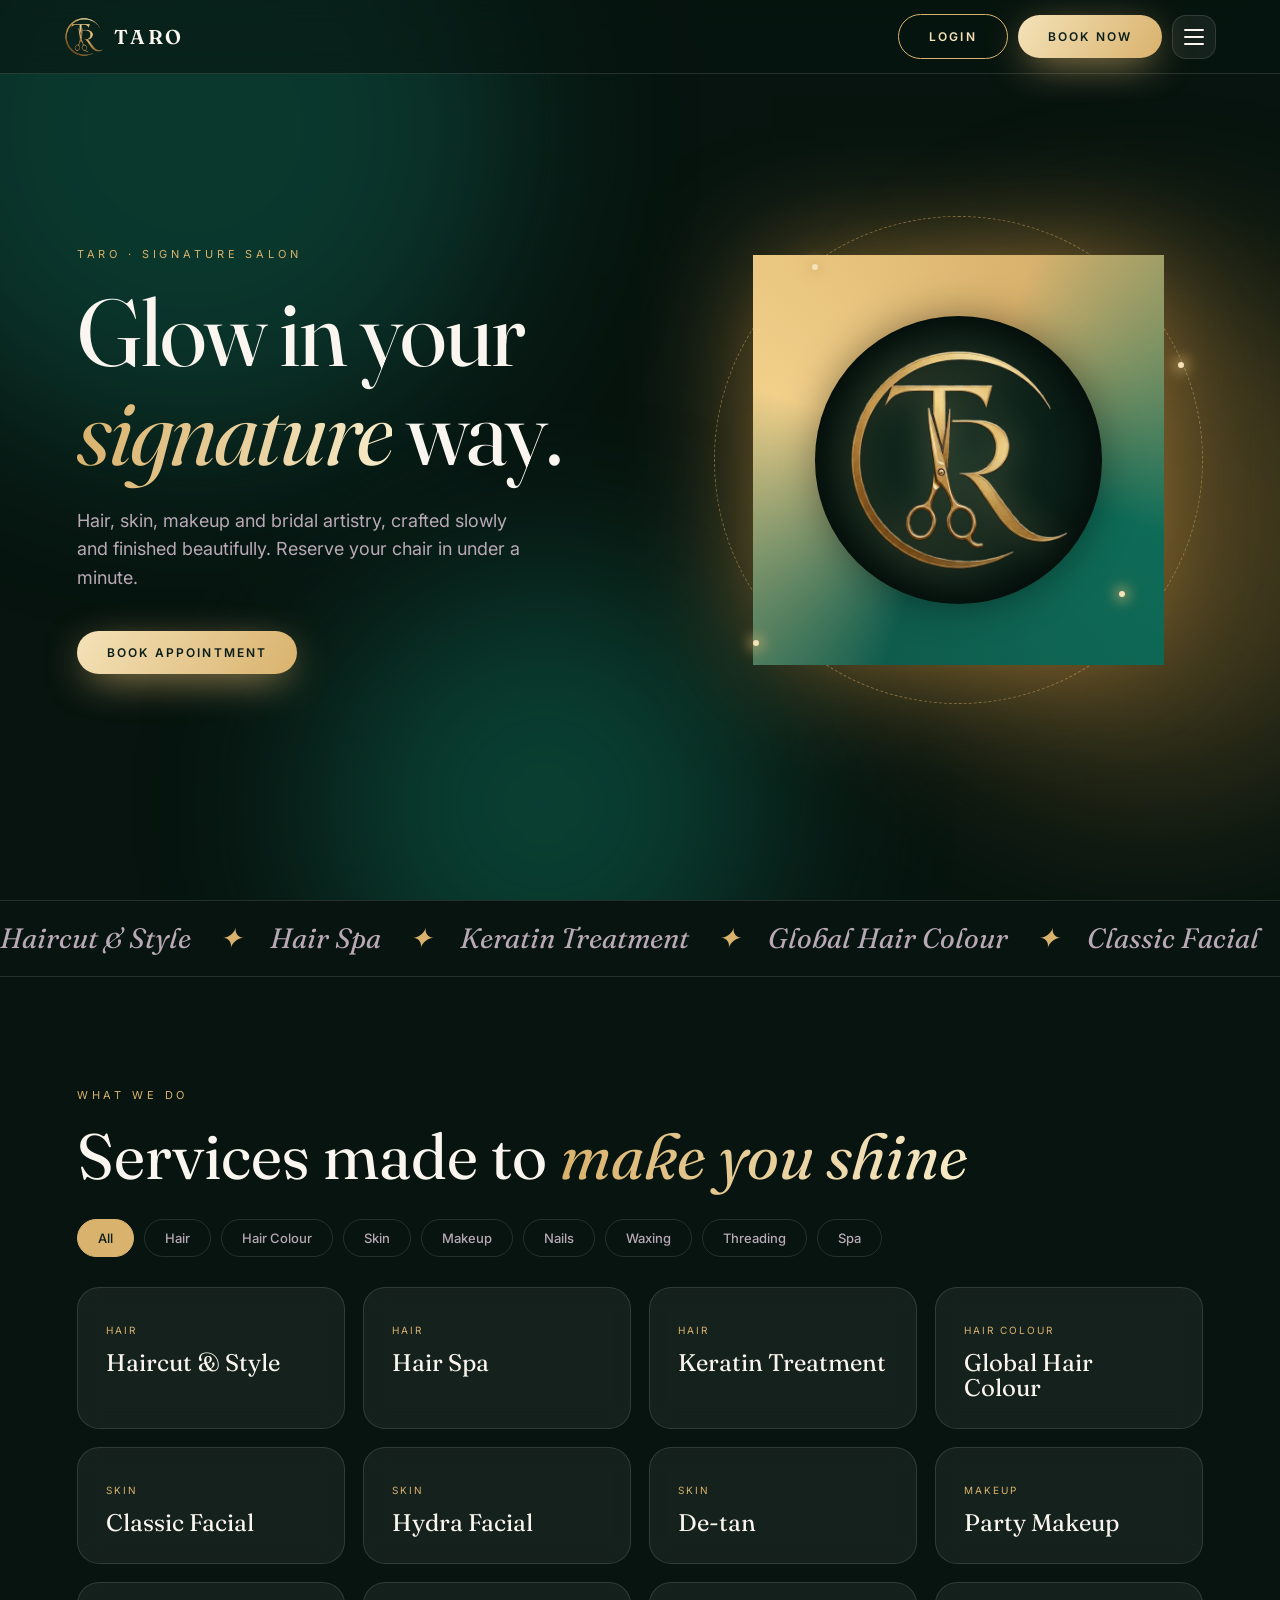
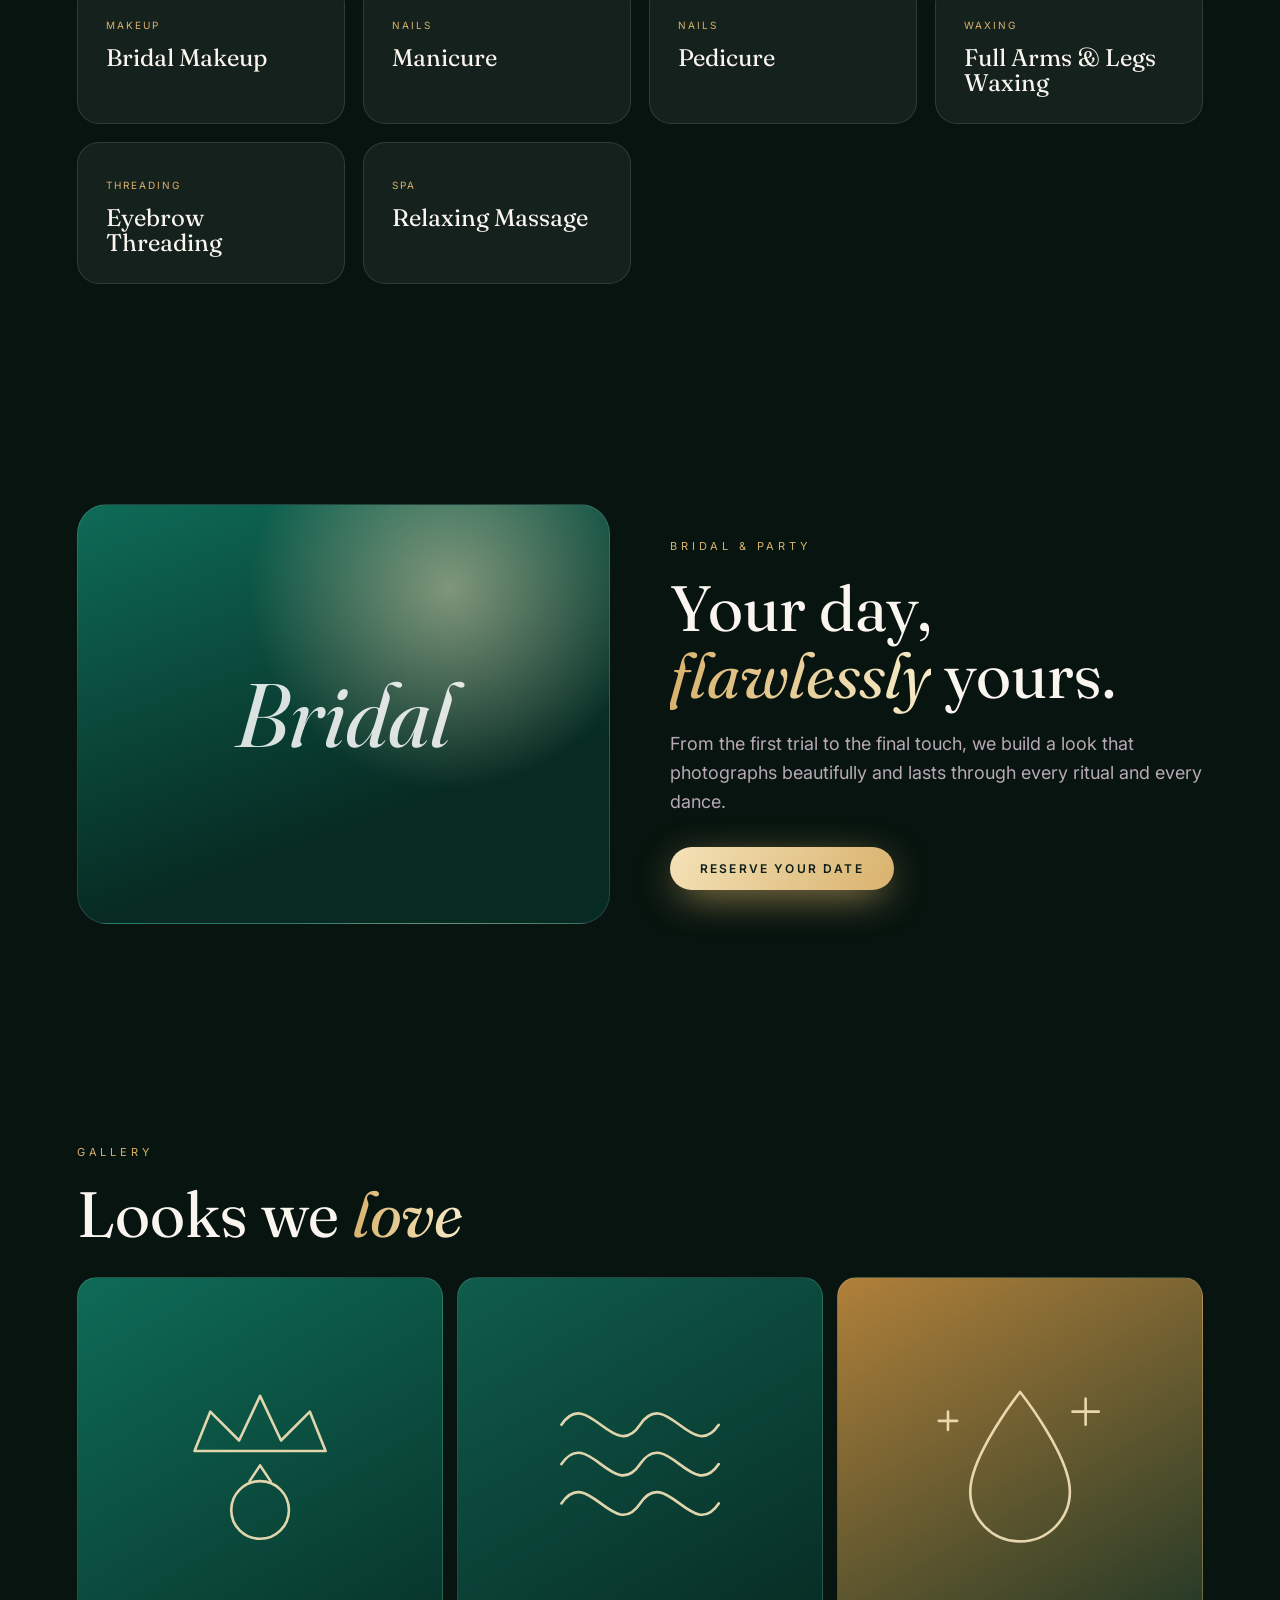
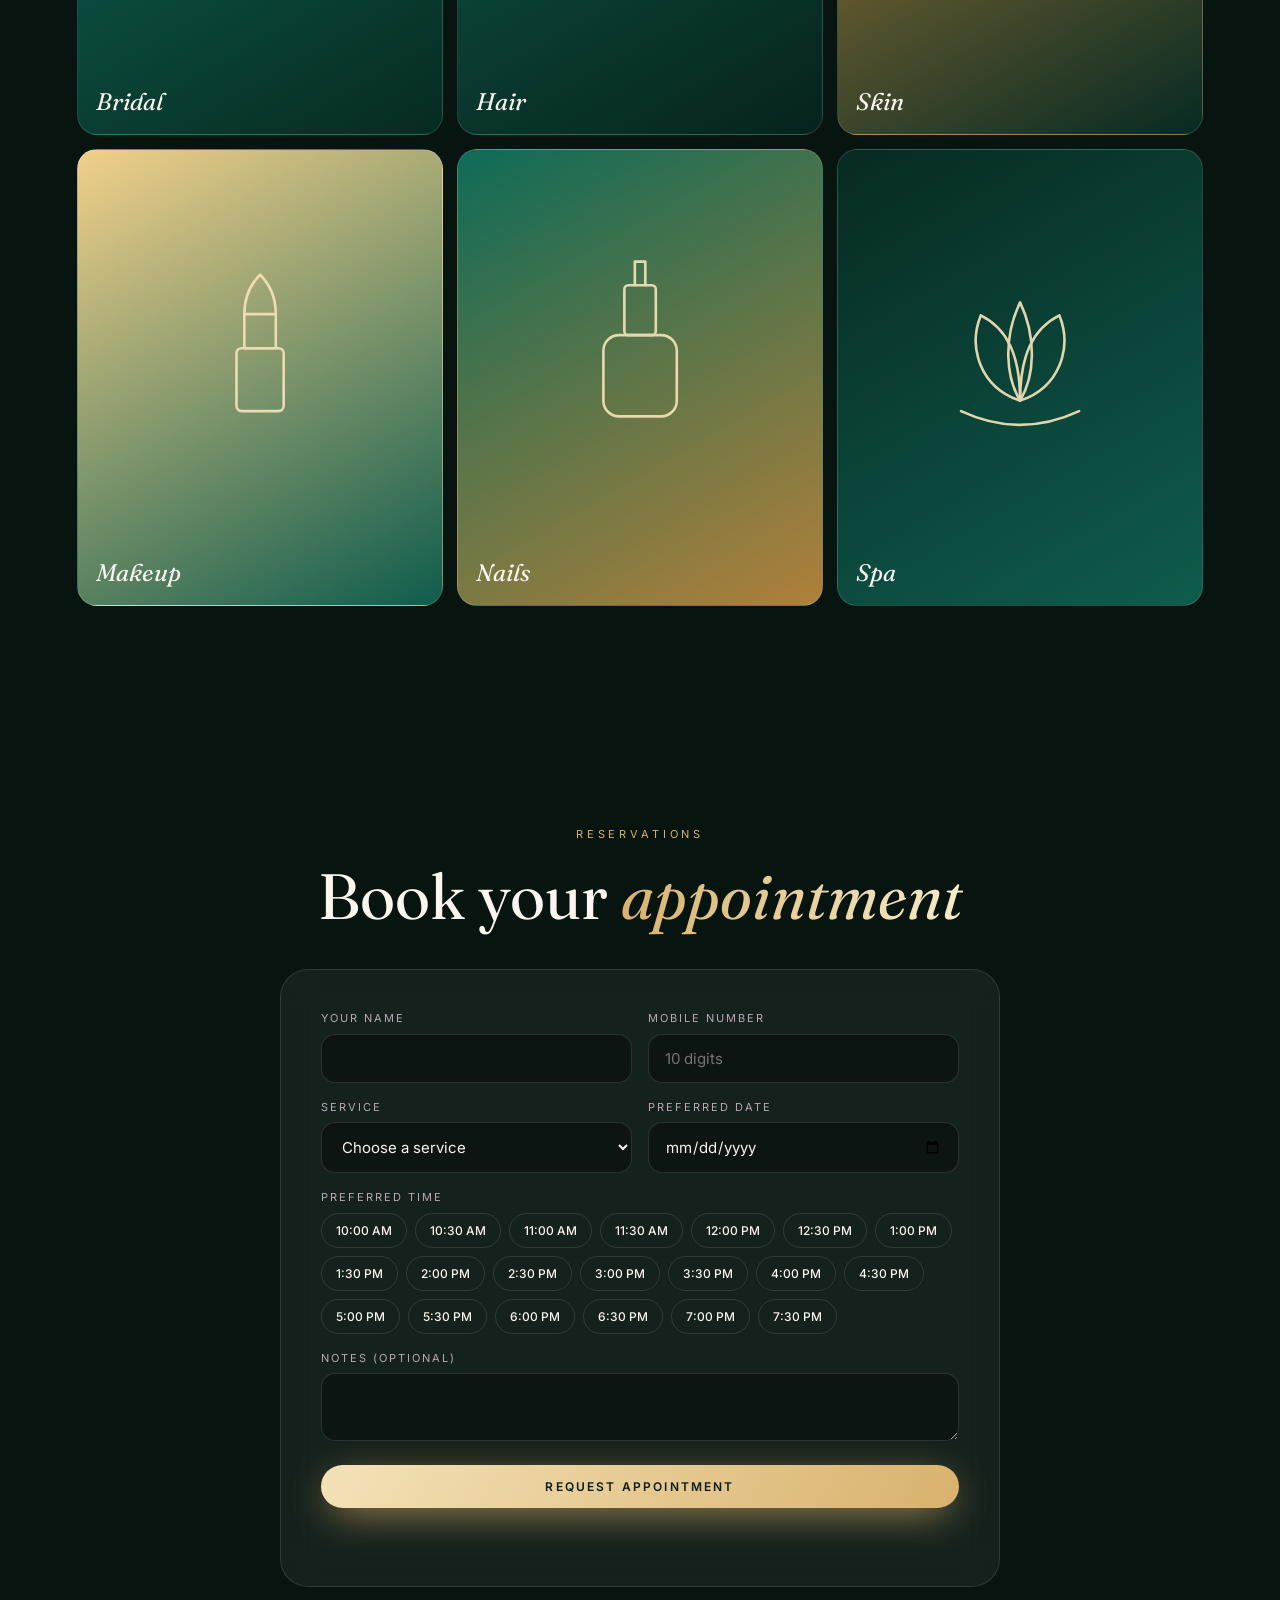
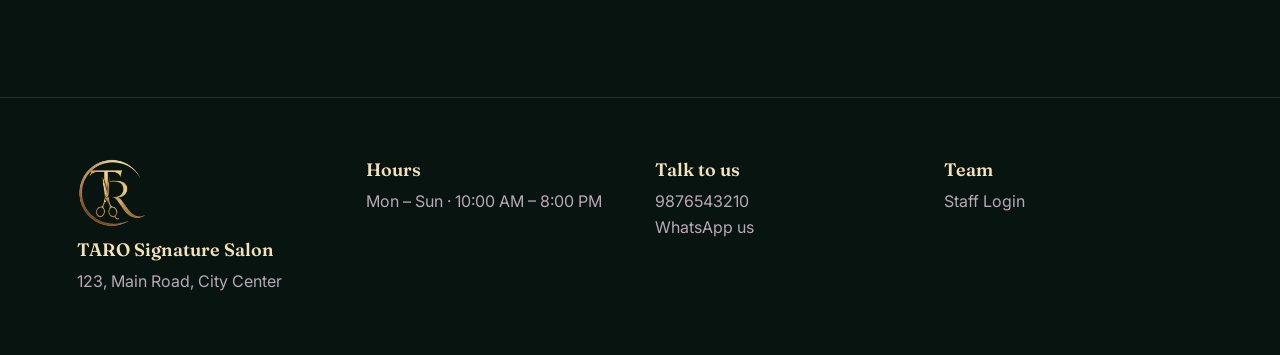
==== commit 382788a8: "Update index.html" ====
--- a/index.html
+++ b/index.html
@@ -4,7 +4,7 @@
 <meta name="description" content="TARO Signature Salon: hair, skin, makeup, bridal and spa. Book your appointment online.">
 <link rel="preconnect" href="https://fonts.googleapis.com"><link href="https://fonts.googleapis.com/css2?family=Fraunces:ital,opsz,wght@0,9..144,400;0,9..144,600;1,9..144,400;1,9..144,600&family=Inter:wght@400;500;600&display=swap" rel="stylesheet">
 <style>
-:root{--bg:#120a14;--ink:#FAF5EF;--dim:#b9a9b4;--gold:#D9B26D;--gold2:#F4E2B8;--rose:#E8A5B5;--line:rgba(255,255,255,.12);--glass:rgba(255,255,255,.06)}
+:root{--bg:#07140f;--ink:#FAF5EF;--dim:#b9a9b4;--gold:#D9B26D;--gold2:#F4E2B8;--rose:#F7EBC8;--line:rgba(255,255,255,.12);--glass:rgba(255,255,255,.06)}
 *{box-sizing:border-box;margin:0}html{scroll-behavior:smooth}
 body{background:var(--bg);color:var(--ink);font:400 16px/1.6 Inter,sans-serif;overflow-x:hidden}
 h1,h2,h3{font-family:Fraunces,serif;font-weight:400;line-height:1.05}
@@ -12,16 +12,16 @@
 a{color:inherit;text-decoration:none}
 .aur{position:fixed;inset:0;z-index:-1;overflow:hidden}
 .aur i{position:absolute;border-radius:50%;filter:blur(90px);opacity:.5;animation:dr 18s ease-in-out infinite alternate}
-.aur i:nth-child(1){width:50vw;height:50vw;background:#6b2c5e;top:-15vw;left:-10vw}
+.aur i:nth-child(1){width:50vw;height:50vw;background:#0f5c4d;top:-15vw;left:-10vw}
 .aur i:nth-child(2){width:40vw;height:40vw;background:#b0803a;right:-10vw;top:30vh;animation-delay:-6s;opacity:.35}
-.aur i:nth-child(3){width:35vw;height:35vw;background:#8c4b5b;bottom:-10vw;left:25vw;animation-delay:-11s}
+.aur i:nth-child(3){width:35vw;height:35vw;background:#0e6b57;bottom:-10vw;left:25vw;animation-delay:-11s}
 @keyframes dr{to{transform:translate(6vw,5vh) scale(1.15)}}
-nav{position:fixed;top:0;left:0;right:0;z-index:20;display:flex;align-items:center;justify-content:space-between;padding:14px 5vw;backdrop-filter:blur(14px);background:rgba(18,10,20,.55);border-bottom:1px solid var(--line)}
+nav{position:fixed;top:0;left:0;right:0;z-index:20;display:flex;align-items:center;justify-content:space-between;padding:14px 5vw;backdrop-filter:blur(14px);background:rgba(7,20,15,.6);border-bottom:1px solid var(--line)}
 .logo{display:flex;align-items:center;gap:10px;font:600 20px Fraunces,serif;letter-spacing:.14em}
-.seal{width:36px;height:36px;border-radius:50%;display:grid;place-items:center;color:#1a0f1c;font:700 16px Fraunces,serif;background:radial-gradient(circle at 30% 30%,var(--gold2),var(--gold) 70%)}
+.seal{width:36px;height:36px;border-radius:50%;display:grid;place-items:center;color:#0b1f18;font:700 16px Fraunces,serif;background:radial-gradient(circle at 30% 30%,var(--gold2),var(--gold) 70%)}
 nav .l{display:flex;gap:30px;font-size:12px;letter-spacing:.2em;text-transform:uppercase;color:var(--dim)}
 nav .l a:hover{color:var(--gold2)}
-.btn{display:inline-block;padding:14px 30px;border:0;border-radius:99px;cursor:pointer;font:600 12px Inter,sans-serif;letter-spacing:.18em;text-transform:uppercase;color:#1a0f1c;background:linear-gradient(120deg,var(--gold2),var(--gold));box-shadow:0 10px 40px -10px var(--gold);transition:.3s}
+.btn{display:inline-block;padding:14px 30px;border:0;border-radius:99px;cursor:pointer;font:600 12px Inter,sans-serif;letter-spacing:.18em;text-transform:uppercase;color:#0b1f18;background:linear-gradient(120deg,var(--gold2),var(--gold));box-shadow:0 10px 40px -10px var(--gold);transition:.3s}
 .btn:hover{transform:translateY(-3px);box-shadow:0 18px 50px -10px var(--gold)}
 .nb{display:flex;gap:10px;align-items:center}
 .btn.gh{background:none;color:var(--gold2);border:1px solid var(--gold);box-shadow:none}
@@ -36,7 +36,7 @@
 h1{font-size:clamp(46px,7.4vw,108px);letter-spacing:-.02em}
 .hero p{max-width:460px;color:var(--dim);margin:26px 0 38px;font-size:18px}
 .orb{position:relative;aspect-ratio:1;max-width:520px;margin:auto;width:100%}
-.blob{position:absolute;inset:8%;background:conic-gradient(from 200deg,#6b2c5e,#E8A5B5,#D9B26D,#8c4b5b,#6b2c5e);animation:mo 12s ease-in-out infinite;display:grid;place-items:center;box-shadow:0 0 120px -20px #b0803a}
+.blob{position:absolute;inset:8%;background:conic-gradient(from 200deg,#0f5c4d,#F2D08A,#D9B26D,#0e6b57,#0f5c4d);animation:mo 12s ease-in-out infinite;display:grid;place-items:center;box-shadow:0 0 120px -20px #b0803a}
 @keyframes mo{0%,100%{border-radius:58% 42% 55% 45%/50% 58% 42% 50%;transform:rotate(0)}50%{border-radius:42% 58% 45% 55%/58% 42% 58% 42%;transform:rotate(8deg)}}
 .blob b{font:italic 600 clamp(90px,16vw,200px) Fraunces,serif;color:rgba(18,10,20,.82)}
 .ring{position:absolute;inset:0;border:1px dashed rgba(217,178,109,.5);border-radius:50%;animation:sp 40s linear infinite}
@@ -49,14 +49,14 @@
 @keyframes mq{to{transform:translateX(-50%)}}
 .tabs{display:flex;flex-wrap:wrap;gap:10px;margin:30px 0}
 .tabs button{padding:10px 20px;border-radius:99px;border:1px solid var(--line);background:none;color:var(--dim);cursor:pointer;font:500 13px Inter,sans-serif;transition:.3s}
-.tabs button.on,.tabs button:hover{background:var(--gold);color:#1a0f1c;border-color:var(--gold)}
+.tabs button.on,.tabs button:hover{background:var(--gold);color:#0b1f18;border-color:var(--gold)}
 .grid{display:grid;grid-template-columns:repeat(auto-fill,minmax(250px,1fr));gap:18px}
 .card{padding:28px;border-radius:22px;background:var(--glass);border:1px solid var(--line);backdrop-filter:blur(10px);transition:.4s;cursor:pointer}
 .card:hover{transform:translateY(-6px);border-color:var(--gold);background:rgba(217,178,109,.08)}
 .card h3{font-size:24px;margin-top:8px}.card small{color:var(--gold);letter-spacing:.2em;text-transform:uppercase;font-size:10px}
 .split{display:grid;grid-template-columns:1fr 1fr;gap:60px;align-items:center}
 .split p{color:var(--dim);margin:0 0 30px;font-size:18px}
-.big{border-radius:30px;min-height:420px;background:radial-gradient(circle at 70% 20%,rgba(244,226,184,.5),transparent 40%),linear-gradient(160deg,#8c4b5b,#3a1a3a 70%);border:1px solid var(--line);display:grid;place-items:center;font:italic 90px Fraunces,serif;color:rgba(255,255,255,.85)}
+.big{border-radius:30px;min-height:420px;background:radial-gradient(circle at 70% 20%,rgba(244,226,184,.5),transparent 40%),linear-gradient(160deg,#0e6b57,#072a22 70%);border:1px solid var(--line);display:grid;place-items:center;font:italic 90px Fraunces,serif;color:rgba(255,255,255,.85)}
 .gal{display:grid;grid-template-columns:repeat(3,1fr);gap:14px;margin-top:30px}
 .gal div{aspect-ratio:4/5;border-radius:20px;background-size:cover;background-position:center;display:flex;align-items:flex-end;padding:18px;font:italic 24px Fraunces,serif;border:1px solid var(--line);transition:.4s}
 .gal div:hover{transform:scale(1.03)}
@@ -65,10 +65,10 @@
 label{font-size:11px;letter-spacing:.18em;text-transform:uppercase;color:var(--dim);display:block;margin-bottom:6px}
 input,select,textarea{width:100%;padding:14px 16px;border-radius:14px;border:1px solid var(--line);background:rgba(0,0,0,.35);color:var(--ink);font:400 15px Inter,sans-serif}
 input:focus,select:focus,textarea:focus{outline:0;border-color:var(--gold)}
-option{background:#1a0f1c}
+option{background:#0b1f18}
 .sl{display:flex;flex-wrap:wrap;gap:8px}
 .sl button{padding:9px 14px;border-radius:99px;border:1px solid var(--line);background:none;color:var(--ink);cursor:pointer;font:500 12px Inter,sans-serif}
-.sl button.on{background:var(--gold);color:#1a0f1c;border-color:var(--gold)}
+.sl button.on{background:var(--gold);color:#0b1f18;border-color:var(--gold)}
 #msg{text-align:center;min-height:22px;font-size:15px}
 .hp{position:absolute;left:-9999px}
 footer{padding:60px 6vw;border-top:1px solid var(--line);display:grid;grid-template-columns:repeat(auto-fit,minmax(200px,1fr));gap:30px;color:var(--dim)}
@@ -76,22 +76,22 @@
 .rv{opacity:0;transform:translateY(40px);transition:1s cubic-bezier(.2,.7,.2,1)}.rv.in{opacity:1;transform:none}
 @media(max-width:860px){nav .l{display:none}.hero,.split{grid-template-columns:1fr}.orb{max-width:340px}.gal{grid-template-columns:1fr 1fr}.r2{grid-template-columns:1fr}form{padding:24px}}
 @media(prefers-reduced-motion:reduce){*{animation:none!important;transition:none!important}.rv{opacity:1;transform:none}}
-.mo{position:fixed;inset:0;z-index:50;display:none;place-items:center;background:rgba(10,5,12,.78);backdrop-filter:blur(8px)}.mo.on{display:grid}
-.mc{width:min(92vw,400px);max-width:none;margin:0;padding:36px;border-radius:26px;background:#1a0f1c;border:1px solid var(--gold);position:relative}
+.mo{position:fixed;inset:0;z-index:50;display:none;place-items:center;background:rgba(3,10,7,.78);backdrop-filter:blur(8px)}.mo.on{display:grid}
+.mc{width:min(92vw,400px);max-width:none;margin:0;padding:36px;border-radius:26px;background:#0b1f18;border:1px solid var(--gold);position:relative}
 .mc h3{font-size:32px}.x{position:absolute;top:12px;right:18px;background:none;border:0;color:var(--dim);font-size:26px;cursor:pointer}
 .lg{width:40px;height:40px;object-fit:contain}
-.hlw{width:70%;aspect-ratio:1;border-radius:50%;background:radial-gradient(circle,#1d1020,#0e060f);display:grid;place-items:center;box-shadow:inset 0 0 50px rgba(0,0,0,.7),0 0 40px rgba(0,0,0,.4)}
+.hlw{width:70%;aspect-ratio:1;border-radius:50%;background:radial-gradient(circle,#0f2b22,#06130e);display:grid;place-items:center;box-shadow:inset 0 0 50px rgba(0,0,0,.7),0 0 40px rgba(0,0,0,.4)}
 .hlw img{width:80%;filter:drop-shadow(0 0 18px rgba(217,178,109,.35))}
 .hb{width:44px;height:44px;border-radius:14px;border:1px solid var(--line);background:var(--glass);display:grid;place-content:center;gap:5px;cursor:pointer}
 .hb i{display:block;width:20px;height:2px;background:var(--ink);border-radius:2px;transition:.35s}
 .hb.on i:nth-child(1){transform:translateY(7px) rotate(45deg)}.hb.on i:nth-child(2){opacity:0}.hb.on i:nth-child(3){transform:translateY(-7px) rotate(-45deg)}
 nav{z-index:50}nav .l{display:none}section{scroll-margin-top:72px}
-.dr{position:fixed;top:0;right:0;bottom:0;width:min(86vw,380px);z-index:40;padding:100px 36px 36px;background:rgba(26,15,28,.97);backdrop-filter:blur(20px);border-left:1px solid var(--gold);transform:translateX(105%);transition:transform .5s cubic-bezier(.2,.7,.2,1);display:flex;flex-direction:column;gap:4px}
+.dr{position:fixed;top:0;right:0;bottom:0;width:min(86vw,380px);z-index:40;padding:100px 36px 36px;background:rgba(9,26,20,.97);backdrop-filter:blur(20px);border-left:1px solid var(--gold);transform:translateX(105%);transition:transform .5s cubic-bezier(.2,.7,.2,1);display:flex;flex-direction:column;gap:4px}
 .dr.on{transform:none}
 .dr a{font:400 34px Fraunces,serif;padding:8px 0;opacity:.85;transition:.3s}
 .dr a:hover{color:var(--gold2);padding-left:10px;opacity:1}
 .dr small{margin-top:auto;color:var(--dim);font-size:11px;letter-spacing:.2em;text-transform:uppercase}
-.dv{position:fixed;inset:0;z-index:30;background:rgba(10,5,12,.6);opacity:0;pointer-events:none;transition:.4s}.dv.on{opacity:1;pointer-events:auto}
+.dv{position:fixed;inset:0;z-index:30;background:rgba(3,10,7,.6);opacity:0;pointer-events:none;transition:.4s}.dv.on{opacity:1;pointer-events:auto}
 .gal div{position:relative;overflow:hidden}.gal svg{position:absolute;left:14%;top:12%;width:72%;height:auto;opacity:.92;transition:.5s}.gal div:hover svg{transform:scale(1.08) rotate(-3deg)}.gal span{position:relative}
 @media(max-width:520px){#lg{display:none}}
 </style></head><body>
@@ -134,7 +134,7 @@
 $('sl').onclick=e=>{if(e.target.dataset.t){slot=e.target.dataset.t;[...$('sl').children].forEach(b=>b.classList.toggle('on',b==e.target))}};
 const f=$('f');f.d.min=new Date().toISOString().slice(0,10);
 const ic=p=>`<svg viewBox="0 0 200 200" fill="none" stroke="#F4E2B8" stroke-width="2" stroke-linecap="round" stroke-linejoin="round">${p}</svg>`;
-const G=[['Bridal','#8c4b5b,#3a1a3a','<path d="M50 90l12-30 22 22 16-34 16 34 22-22 12 30z"/><circle cx="100" cy="135" r="22"/><path d="M92 113l8-12 8 12"/>'],['Hair','#6b2c5e,#241820','<path d="M40 70c20-30 40 30 60 0s40 30 60 0"/><path d="M40 100c20-30 40 30 60 0s40 30 60 0"/><path d="M40 130c20-30 40 30 60 0s40 30 60 0"/>'],['Skin','#b0803a,#3a1a3a','<path d="M100 45c0 0-38 48-38 76a38 38 0 0 0 76 0c0-28-38-76-38-76z"/><path d="M150 50v20M140 60h20M45 60v14M38 67h14"/>'],['Makeup','#E8A5B5,#6b2c5e','<rect x="82" y="110" width="36" height="48" rx="4"/><rect x="88" y="84" width="24" height="26"/><path d="M88 84c0-14 6-24 12-30 6 6 12 16 12 30"/>'],['Nails','#8c4b5b,#b0803a','<rect x="72" y="100" width="56" height="62" rx="12"/><rect x="88" y="62" width="24" height="38" rx="3"/><path d="M96 62V44h8v18"/>'],['Spa','#3a1a3a,#6b2c5e','<path d="M100 150c-30-10-40-40-30-65 20 10 30 30 30 65z"/><path d="M100 150c30-10 40-40 30-65-20 10-30 30-30 65z"/><path d="M100 150c-12-20-12-50 0-75 12 25 12 55 0 75z"/><path d="M55 158c30 14 60 14 90 0"/>']];
+const G=[['Bridal','#0e6b57,#072a22','<path d="M50 90l12-30 22 22 16-34 16 34 22-22 12 30z"/><circle cx="100" cy="135" r="22"/><path d="M92 113l8-12 8 12"/>'],['Hair','#0f5c4d,#06231c','<path d="M40 70c20-30 40 30 60 0s40 30 60 0"/><path d="M40 100c20-30 40 30 60 0s40 30 60 0"/><path d="M40 130c20-30 40 30 60 0s40 30 60 0"/>'],['Skin','#b0803a,#072a22','<path d="M100 45c0 0-38 48-38 76a38 38 0 0 0 76 0c0-28-38-76-38-76z"/><path d="M150 50v20M140 60h20M45 60v14M38 67h14"/>'],['Makeup','#F2D08A,#0f5c4d','<rect x="82" y="110" width="36" height="48" rx="4"/><rect x="88" y="84" width="24" height="26"/><path d="M88 84c0-14 6-24 12-30 6 6 12 16 12 30"/>'],['Nails','#0e6b57,#b0803a','<rect x="72" y="100" width="56" height="62" rx="12"/><rect x="88" y="62" width="24" height="38" rx="3"/><path d="M96 62V44h8v18"/>'],['Spa','#072a22,#0f5c4d','<path d="M100 150c-30-10-40-40-30-65 20 10 30 30 30 65z"/><path d="M100 150c30-10 40-40 30-65-20 10-30 30-30 65z"/><path d="M100 150c-12-20-12-50 0-75 12 25 12 55 0 75z"/><path d="M55 158c30 14 60 14 90 0"/>']];
 $('gal').innerHTML=G.map((g,i)=>`<div style="background:${C.gallery[i]?`url(${C.gallery[i]}) center/cover`:`linear-gradient(150deg,${g[1]})`}">${C.gallery[i]?'':ic(g[2])}<span>${g[0]}</span></div>`).join('');
 const io=new IntersectionObserver(es=>es.forEach(e=>{if(e.isIntersecting){e.target.classList.add('in');io.unobserve(e.target)}}),{threshold:.15});
 document.querySelectorAll('.rv').forEach(x=>io.observe(x));
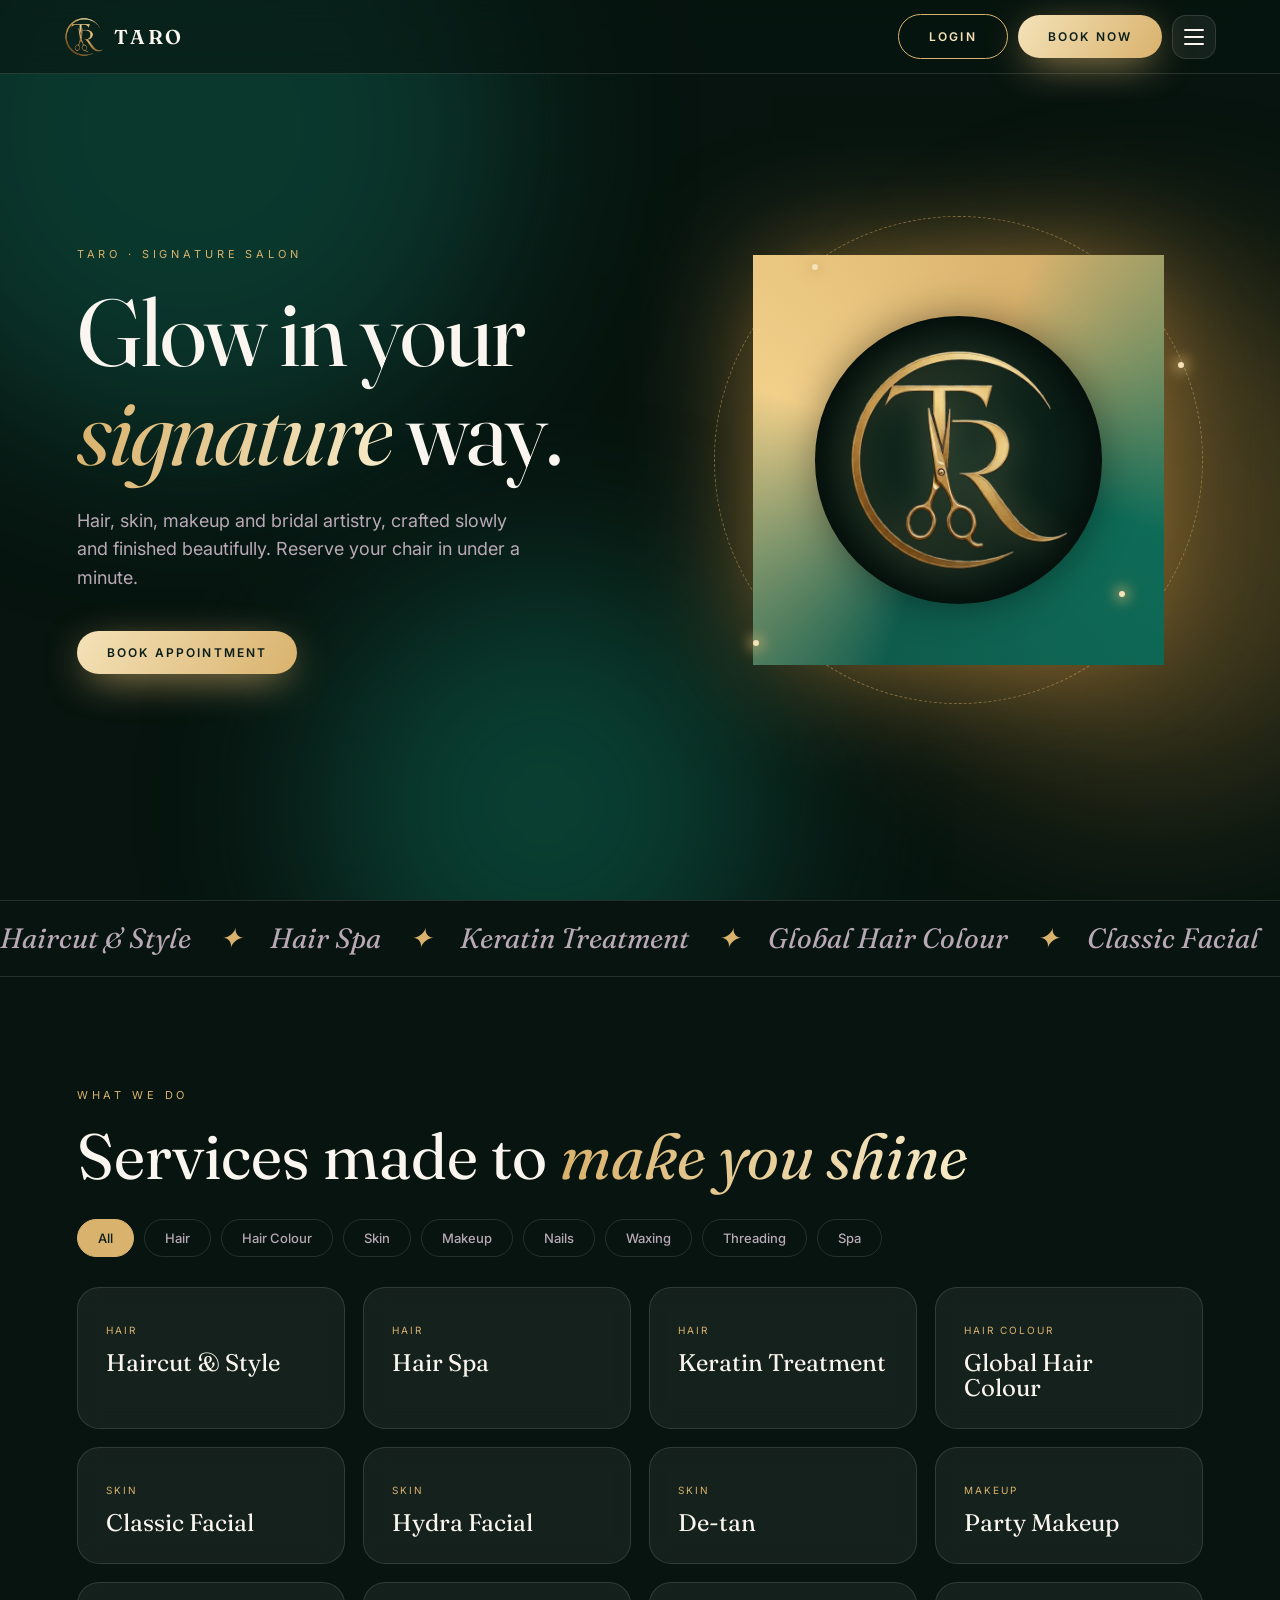
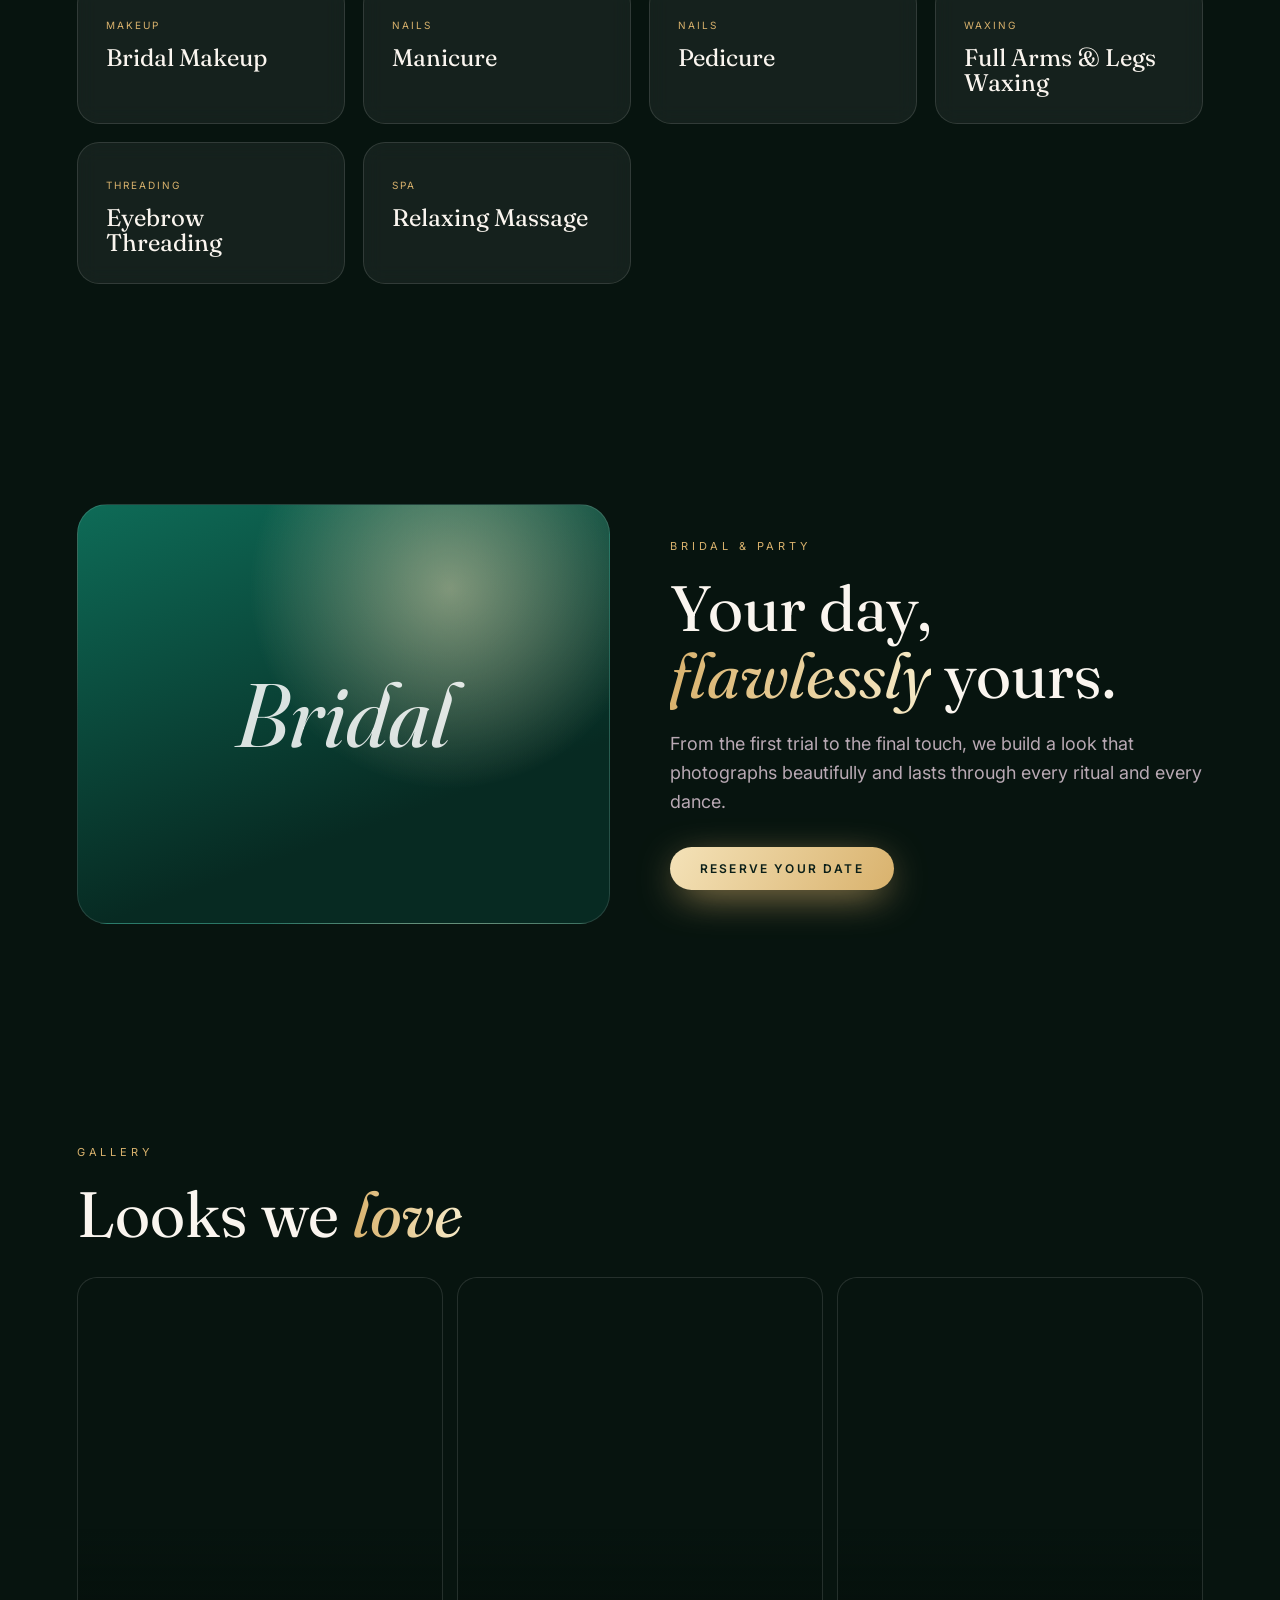
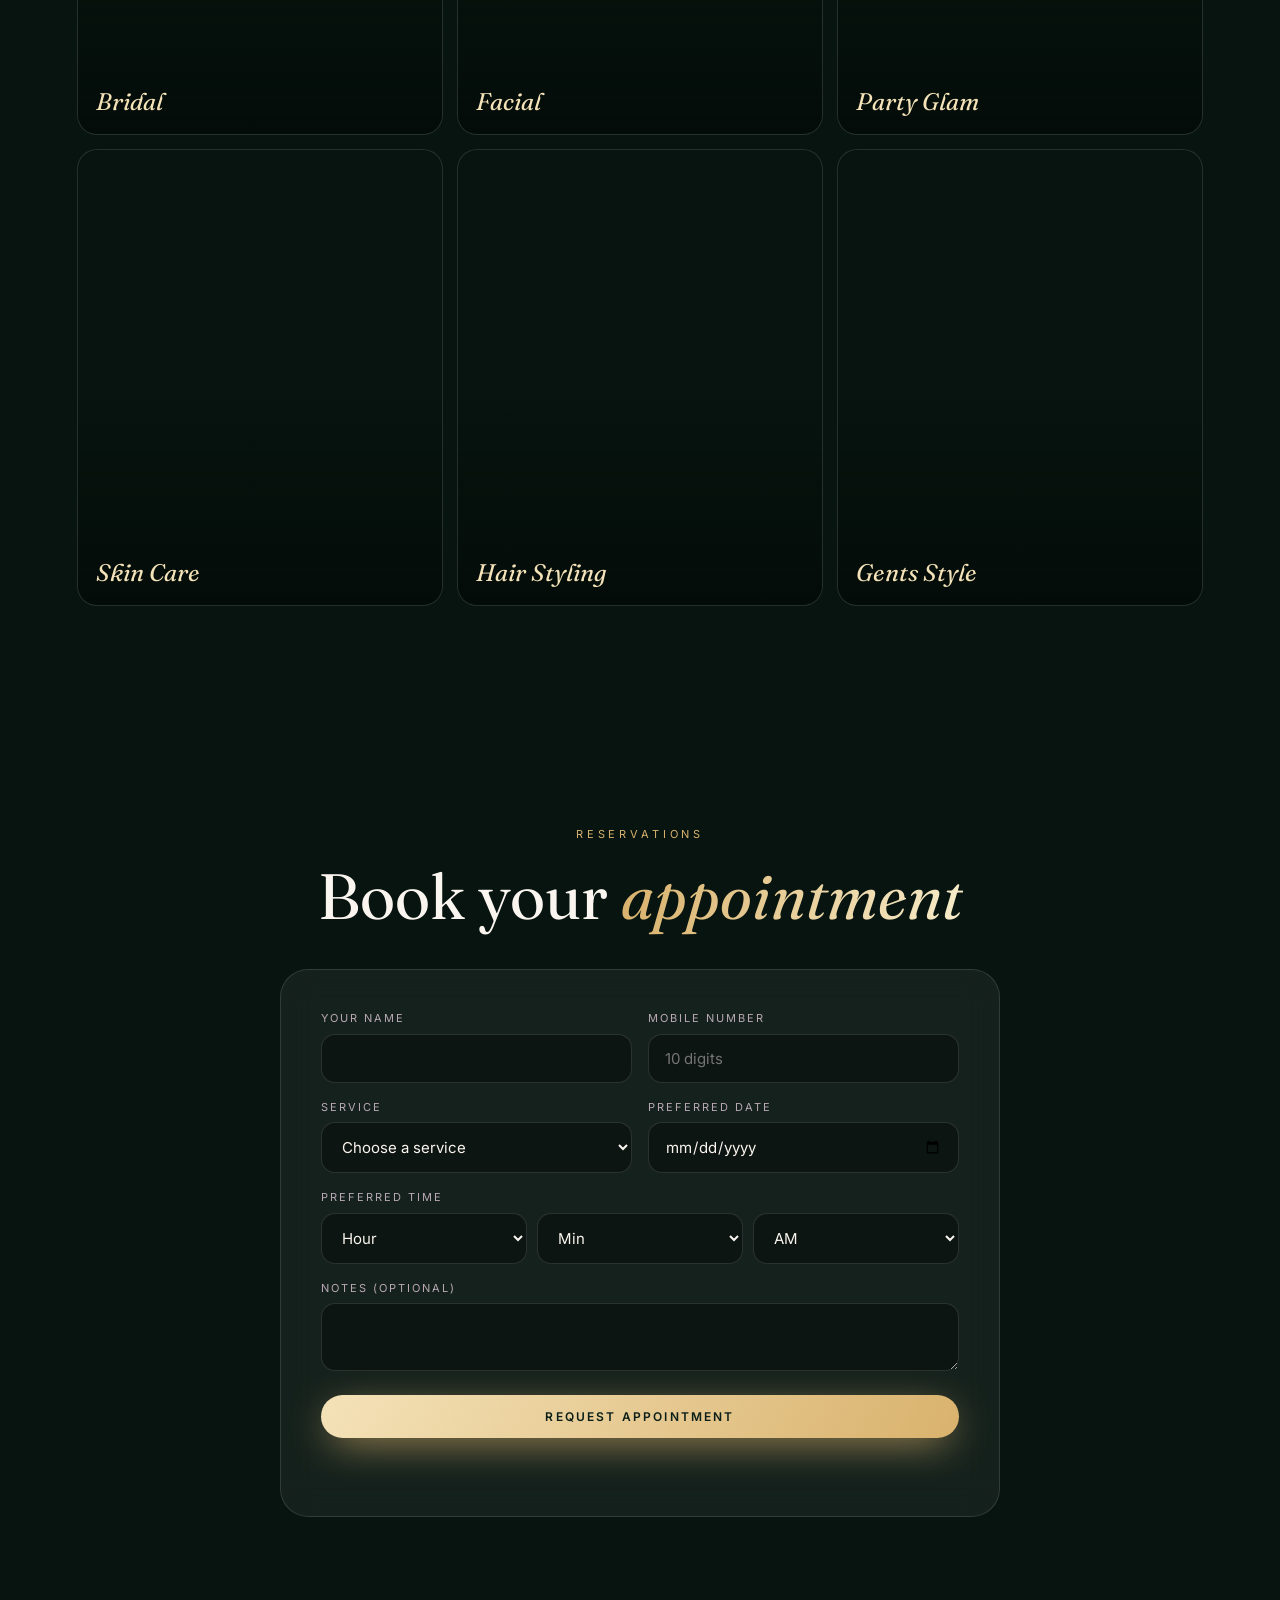
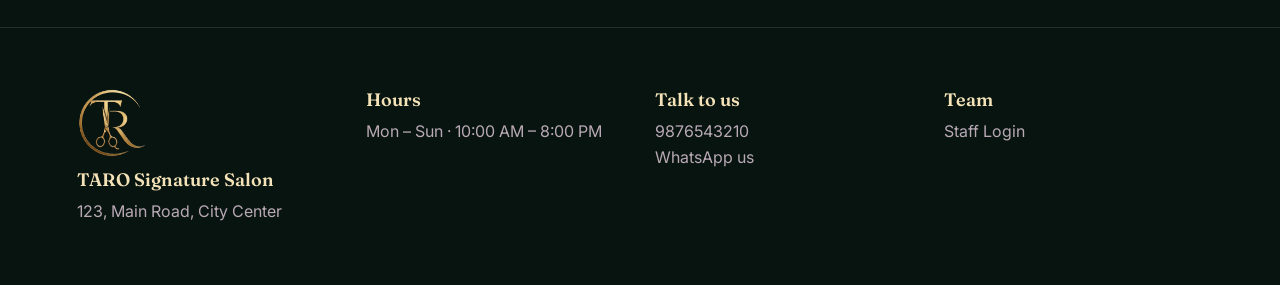
==== commit 22131fe4: "Update index.html" ====
--- a/index.html
+++ b/index.html
@@ -61,7 +61,7 @@
 .gal div{aspect-ratio:4/5;border-radius:20px;background-size:cover;background-position:center;display:flex;align-items:flex-end;padding:18px;font:italic 24px Fraunces,serif;border:1px solid var(--line);transition:.4s}
 .gal div:hover{transform:scale(1.03)}
 form{max-width:720px;margin:40px auto 0;padding:40px;border-radius:28px;background:var(--glass);border:1px solid var(--line);backdrop-filter:blur(16px);display:grid;gap:16px}
-.r2{display:grid;grid-template-columns:1fr 1fr;gap:16px}
+.r2{display:grid;grid-template-columns:1fr 1fr;gap:16px}.r3{display:grid;grid-template-columns:1fr 1fr 1fr;gap:10px}
 label{font-size:11px;letter-spacing:.18em;text-transform:uppercase;color:var(--dim);display:block;margin-bottom:6px}
 input,select,textarea{width:100%;padding:14px 16px;border-radius:14px;border:1px solid var(--line);background:rgba(0,0,0,.35);color:var(--ink);font:400 15px Inter,sans-serif}
 input:focus,select:focus,textarea:focus{outline:0;border-color:var(--gold)}
@@ -92,7 +92,7 @@
 .dr a:hover{color:var(--gold2);padding-left:10px;opacity:1}
 .dr small{margin-top:auto;color:var(--dim);font-size:11px;letter-spacing:.2em;text-transform:uppercase}
 .dv{position:fixed;inset:0;z-index:30;background:rgba(3,10,7,.6);opacity:0;pointer-events:none;transition:.4s}.dv.on{opacity:1;pointer-events:auto}
-.gal div{position:relative;overflow:hidden}.gal svg{position:absolute;left:14%;top:12%;width:72%;height:auto;opacity:.92;transition:.5s}.gal div:hover svg{transform:scale(1.08) rotate(-3deg)}.gal span{position:relative}
+.gal div{position:relative;overflow:hidden}.gal svg{position:absolute;left:14%;top:12%;width:72%;height:auto;opacity:.92;transition:.5s}.gal div:hover svg{transform:scale(1.08) rotate(-3deg)}.gal div::after{content:'';position:absolute;left:0;right:0;bottom:0;height:45%;background:linear-gradient(transparent,rgba(3,10,7,.78));pointer-events:none}.gal span{position:relative;z-index:1;color:var(--gold2)}
 @media(max-width:520px){#lg{display:none}}
 </style></head><body>
 <div class="aur"><i></i><i></i><i></i></div>
@@ -108,14 +108,14 @@
 <form id="f" class="rv" novalidate>
 <div class="r2"><div><label>Your name</label><input name="n" required maxlength="80" autocomplete="name"></div><div><label>Mobile number</label><input name="m" type="tel" required inputmode="numeric" maxlength="10" placeholder="10 digits" autocomplete="tel"></div></div>
 <div class="r2"><div><label>Service</label><select name="s" id="ss" required></select></div><div><label>Preferred date</label><input name="d" type="date" required></div></div>
-<div><label>Preferred time</label><div class="sl" id="sl"></div></div>
+<div><label>Preferred time</label><div class="r3"><select id="th"></select><select id="tm"></select><select id="tp"><option>AM</option><option>PM</option></select></div></div>
 <div><label>Notes (optional)</label><textarea name="t" rows="2" maxlength="250"></textarea></div>
 <input class="hp" name="website" tabindex="-1" autocomplete="off">
 <button class="btn" id="go" type="submit">Request Appointment</button><div id="msg"></div></form></section>
 <footer id="contact"><div><img src="logo.png" alt="TARO" style="width:70px;margin-bottom:10px;display:block"><b>TARO Signature Salon</b><span id="ad"></span></div><div><b>Hours</b><span id="hr"></span></div><div><b>Talk to us</b><a id="ph"></a><br><a id="wa" target="_blank" rel="noopener">WhatsApp us</a></div><div><b>Team</b><a href="app.html" id="lg2">Staff Login</a></div></footer>
 <script>
 // EDIT THESE: your salon details
-const C={url:'https://eidfoikmhgkgnrnooaiz.supabase.co',key:'sb_publishable_gRZ9NbNCCOgqZTgyeZe98Q_4dNbKLoN',phone:'9876543210',wa:'919876543210',addr:'123, Main Road, City Center',hours:'Mon – Sun · 10:00 AM – 8:00 PM',gallery:[]};
+const C={url:'https://eidfoikmhgkgnrnooaiz.supabase.co',key:'sb_publishable_gRZ9NbNCCOgqZTgyeZe98Q_4dNbKLoN',phone:'9876543210',wa:'919876543210',addr:'123, Main Road, City Center',hours:'Mon – Sun · 10:00 AM – 8:00 PM',gallery:['g-bridal.jpg','g-facial.jpg','g-party.jpg','g-skin.jpg','g-hair.jpg','g-gents.jpg']};
 let S=[['Hair','Haircut & Style'],['Hair','Hair Spa'],['Hair','Keratin Treatment'],['Hair Colour','Global Hair Colour'],['Skin','Classic Facial'],['Skin','Hydra Facial'],['Skin','De-tan'],['Makeup','Party Makeup'],['Makeup','Bridal Makeup'],['Nails','Manicure'],['Nails','Pedicure'],['Waxing','Full Arms & Legs Waxing'],['Threading','Eyebrow Threading'],['Spa','Relaxing Massage']];
 const $=i=>document.getElementById(i),H={apikey:C.key,Authorization:'Bearer '+C.key};
 $('ad').textContent=C.addr;$('hr').textContent=C.hours;$('ph').textContent=C.phone;$('ph').href='tel:'+C.phone;$('wa').href='https://wa.me/'+C.wa;
@@ -129,13 +129,13 @@
 $('tabs').onclick=e=>{if(e.target.dataset.c){cat=e.target.dataset.c;draw()}};
 $('sv').onclick=e=>{const c=e.target.closest('.card');if(c){$('ss').value=c.dataset.s;location.hash='book'}};
 fetch(C.url+'/rest/v1/services?select=name,category&order=category',{headers:H}).then(r=>r.ok?r.json():[]).then(d=>{if(d.length){S=d.map(x=>[x.category||'General',x.name]);draw()}}).catch(()=>{});
-const T=[];for(let m=600;m<=1170;m+=30){const h=Math.floor(m/60),n=m%60;T.push([String(h).padStart(2,'0')+':'+String(n).padStart(2,'0'),(h>12?h-12:h)+':'+String(n).padStart(2,'0')+(h>=12?' PM':' AM')])}
-$('sl').innerHTML=T.map(t=>`<button type="button" data-t="${t[0]}">${t[1]}</button>`).join('');
-$('sl').onclick=e=>{if(e.target.dataset.t){slot=e.target.dataset.t;[...$('sl').children].forEach(b=>b.classList.toggle('on',b==e.target))}};
+$('th').innerHTML='<option value="">Hour</option>'+[...Array(12)].map((_,i)=>`<option>${i+1}</option>`).join('');
+$('tm').innerHTML='<option value="">Min</option>'+[...Array(12)].map((_,i)=>{const v=String(i*5).padStart(2,'0');return `<option>${v}</option>`}).join('');
 const f=$('f');f.d.min=new Date().toISOString().slice(0,10);
 const ic=p=>`<svg viewBox="0 0 200 200" fill="none" stroke="#F4E2B8" stroke-width="2" stroke-linecap="round" stroke-linejoin="round">${p}</svg>`;
-const G=[['Bridal','#0e6b57,#072a22','<path d="M50 90l12-30 22 22 16-34 16 34 22-22 12 30z"/><circle cx="100" cy="135" r="22"/><path d="M92 113l8-12 8 12"/>'],['Hair','#0f5c4d,#06231c','<path d="M40 70c20-30 40 30 60 0s40 30 60 0"/><path d="M40 100c20-30 40 30 60 0s40 30 60 0"/><path d="M40 130c20-30 40 30 60 0s40 30 60 0"/>'],['Skin','#b0803a,#072a22','<path d="M100 45c0 0-38 48-38 76a38 38 0 0 0 76 0c0-28-38-76-38-76z"/><path d="M150 50v20M140 60h20M45 60v14M38 67h14"/>'],['Makeup','#F2D08A,#0f5c4d','<rect x="82" y="110" width="36" height="48" rx="4"/><rect x="88" y="84" width="24" height="26"/><path d="M88 84c0-14 6-24 12-30 6 6 12 16 12 30"/>'],['Nails','#0e6b57,#b0803a','<rect x="72" y="100" width="56" height="62" rx="12"/><rect x="88" y="62" width="24" height="38" rx="3"/><path d="M96 62V44h8v18"/>'],['Spa','#072a22,#0f5c4d','<path d="M100 150c-30-10-40-40-30-65 20 10 30 30 30 65z"/><path d="M100 150c30-10 40-40 30-65-20 10-30 30-30 65z"/><path d="M100 150c-12-20-12-50 0-75 12 25 12 55 0 75z"/><path d="M55 158c30 14 60 14 90 0"/>']];
-$('gal').innerHTML=G.map((g,i)=>`<div style="background:${C.gallery[i]?`url(${C.gallery[i]}) center/cover`:`linear-gradient(150deg,${g[1]})`}">${C.gallery[i]?'':ic(g[2])}<span>${g[0]}</span></div>`).join('');
+const G=[['Bridal','#0e6b57,#072a22','<path d="M50 90l12-30 22 22 16-34 16 34 22-22 12 30z"/><circle cx="100" cy="135" r="22"/><path d="M92 113l8-12 8 12"/>'],['Facial','#0f5c4d,#06231c','<path d="M40 70c20-30 40 30 60 0s40 30 60 0"/><path d="M40 100c20-30 40 30 60 0s40 30 60 0"/><path d="M40 130c20-30 40 30 60 0s40 30 60 0"/>'],['Party Glam','#b0803a,#072a22','<path d="M100 45c0 0-38 48-38 76a38 38 0 0 0 76 0c0-28-38-76-38-76z"/><path d="M150 50v20M140 60h20M45 60v14M38 67h14"/>'],['Skin Care','#F2D08A,#0f5c4d','<rect x="82" y="110" width="36" height="48" rx="4"/><rect x="88" y="84" width="24" height="26"/><path d="M88 84c0-14 6-24 12-30 6 6 12 16 12 30"/>'],['Hair Styling','#0e6b57,#b0803a','<rect x="72" y="100" width="56" height="62" rx="12"/><rect x="88" y="62" width="24" height="38" rx="3"/><path d="M96 62V44h8v18"/>'],['Gents Style','#072a22,#0f5c4d','<path d="M100 150c-30-10-40-40-30-65 20 10 30 30 30 65z"/><path d="M100 150c30-10 40-40 30-65-20 10-30 30-30 65z"/><path d="M100 150c-12-20-12-50 0-75 12 25 12 55 0 75z"/><path d="M55 158c30 14 60 14 90 0"/>']];
+const P=['center 28%','center 45%','center 30%','center 45%','center 18%','center 15%'];
+$('gal').innerHTML=G.map((g,i)=>`<div style="background:${C.gallery[i]?`url(${C.gallery[i]}) ${P[i]||'center'}/cover`:`linear-gradient(150deg,${g[1]})`}">${C.gallery[i]?'':ic(g[2])}<span>${g[0]}</span></div>`).join('');
 const io=new IntersectionObserver(es=>es.forEach(e=>{if(e.isIntersecting){e.target.classList.add('in');io.unobserve(e.target)}}),{threshold:.15});
 document.querySelectorAll('.rv').forEach(x=>io.observe(x));
 function say(t,ok){$('msg').style.color=ok?'#9fd6b0':'#f0a0a0';$('msg').innerHTML=t}
@@ -143,14 +143,17 @@
 const n=f.n.value.trim(),m=f.m.value.trim(),s=f.s.value,d=f.d.value;
 if(n.length<2)return say('Please enter your name.');
 if(!/^\d{10}$/.test(m))return say('Please enter a valid 10-digit mobile number.');
-if(!s||!d||!slot)return say('Please choose a service, date and time.');
+if(!s||!d||!$('th').value||!$('tm').value)return say('Please choose a service, date and time.');
+slot=String(+$('th').value%12+($('tp').value=='PM'?12:0)).padStart(2,'0')+':'+$('tm').value;
+const now=new Date(),td=new Date(now-now.getTimezoneOffset()*60000).toISOString().slice(0,10);
+if(d==td&&(+slot.slice(0,2)*60+ +slot.slice(3))<=now.getHours()*60+now.getMinutes())return say('That time has already passed. Please pick a later time.');
 let last=0;try{last=+localStorage.getItem('tb')||0}catch(_){}
 if(Date.now()-last<30000)return say('Please wait a few seconds before booking again.');
 $('go').disabled=true;say('Sending your request…',1);
 const row={id:'AP'+Date.now().toString(36)+Math.random().toString(36).slice(2,5),date:d,time:slot,customer_name:n,customer_mobile:m,service_name:s,stylist:'',status:'Pending',notes:('Booked via website. '+f.t.value.trim()).slice(0,290)};
 try{const r=await fetch(C.url+'/rest/v1/appointments',{method:'POST',headers:{...H,'Content-Type':'application/json',Prefer:'return=minimal'},body:JSON.stringify(row)});
 if(!r.ok)throw 0;try{localStorage.setItem('tb',Date.now())}catch(_){}
-f.reset();slot='';[...$('sl').children].forEach(b=>b.classList.remove('on'));say('✦ Thank you, '+n.split(' ')[0]+'! Your request is in. We will confirm shortly.',1)}
+f.reset();slot='';say('✦ Thank you, '+n.split(' ')[0]+'! Your request is in. We will confirm shortly.',1)}
 catch(_){say('Sorry, we could not send that. Please call <a href="tel:'+C.phone+'" style="color:var(--gold)">'+C.phone+'</a>.')}
 $('go').disabled=false};
 // Staff login right on this page: signs in with the same Supabase project as the software,
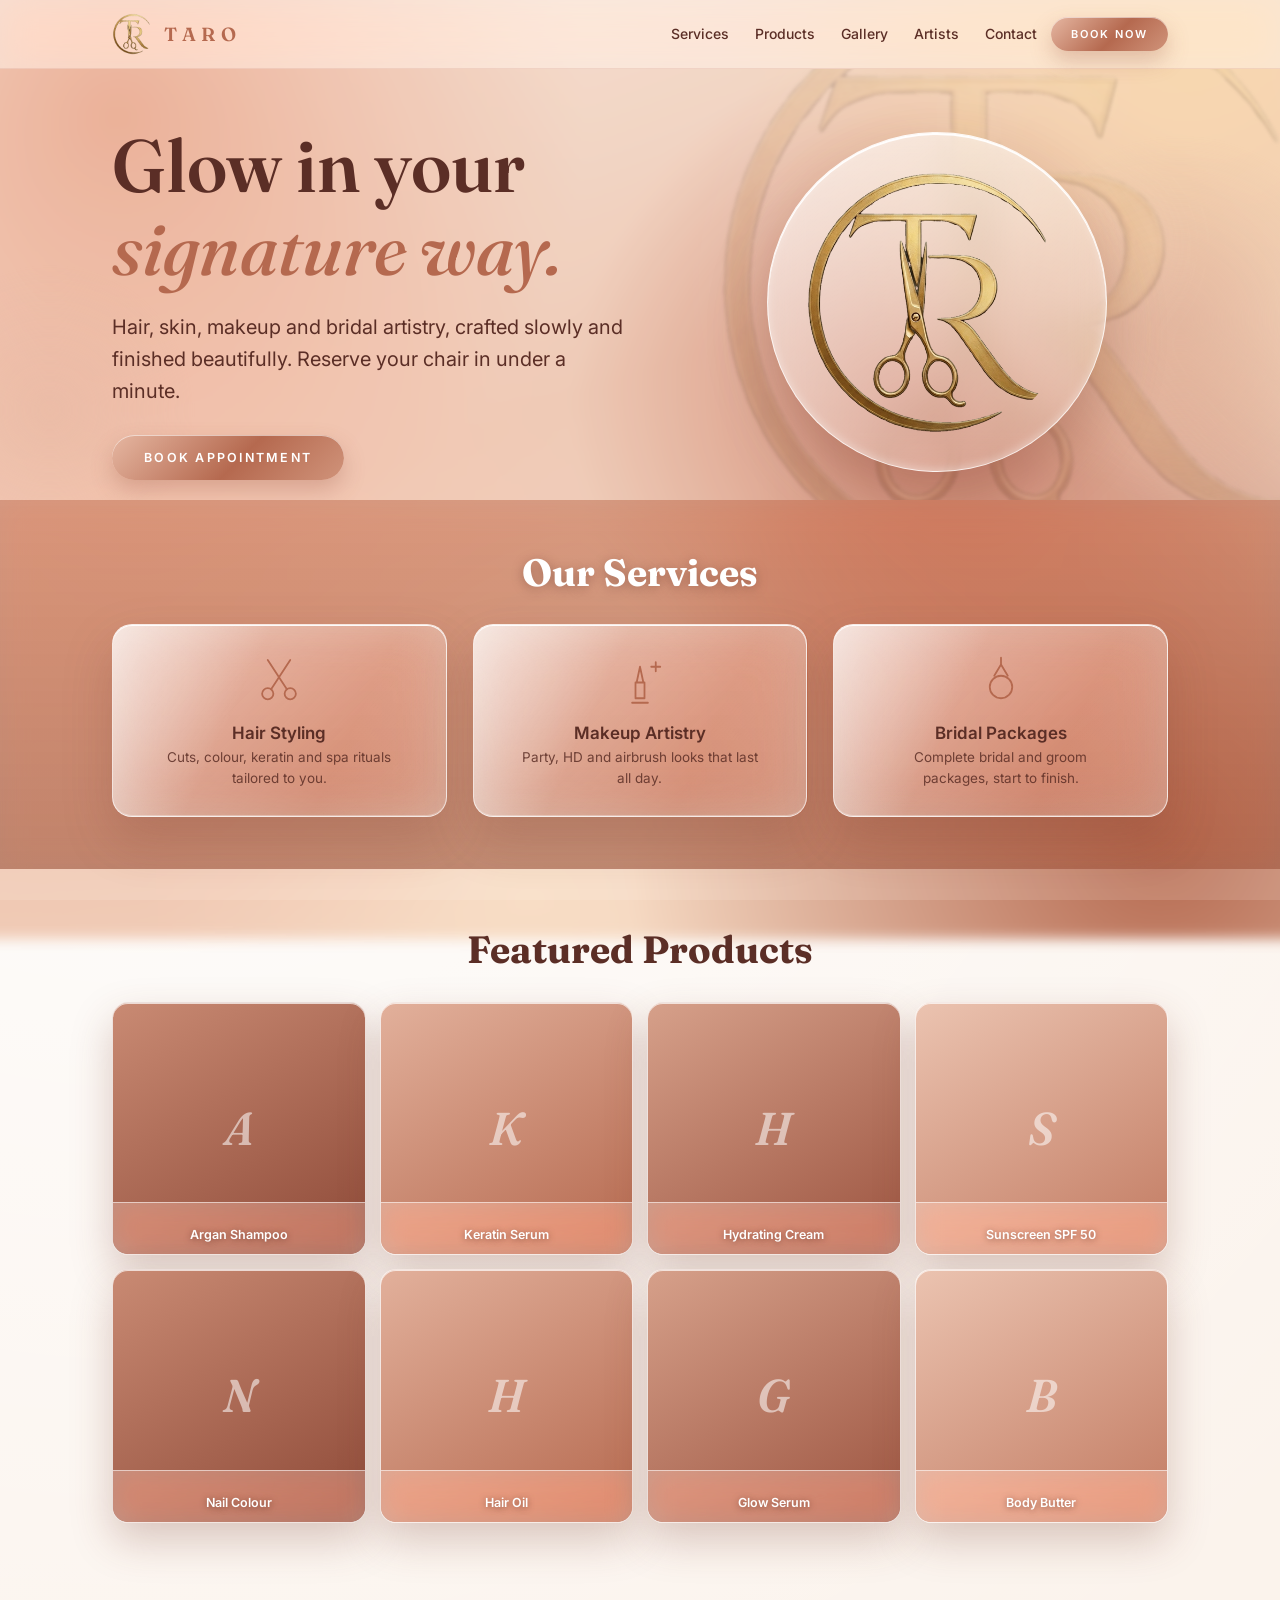
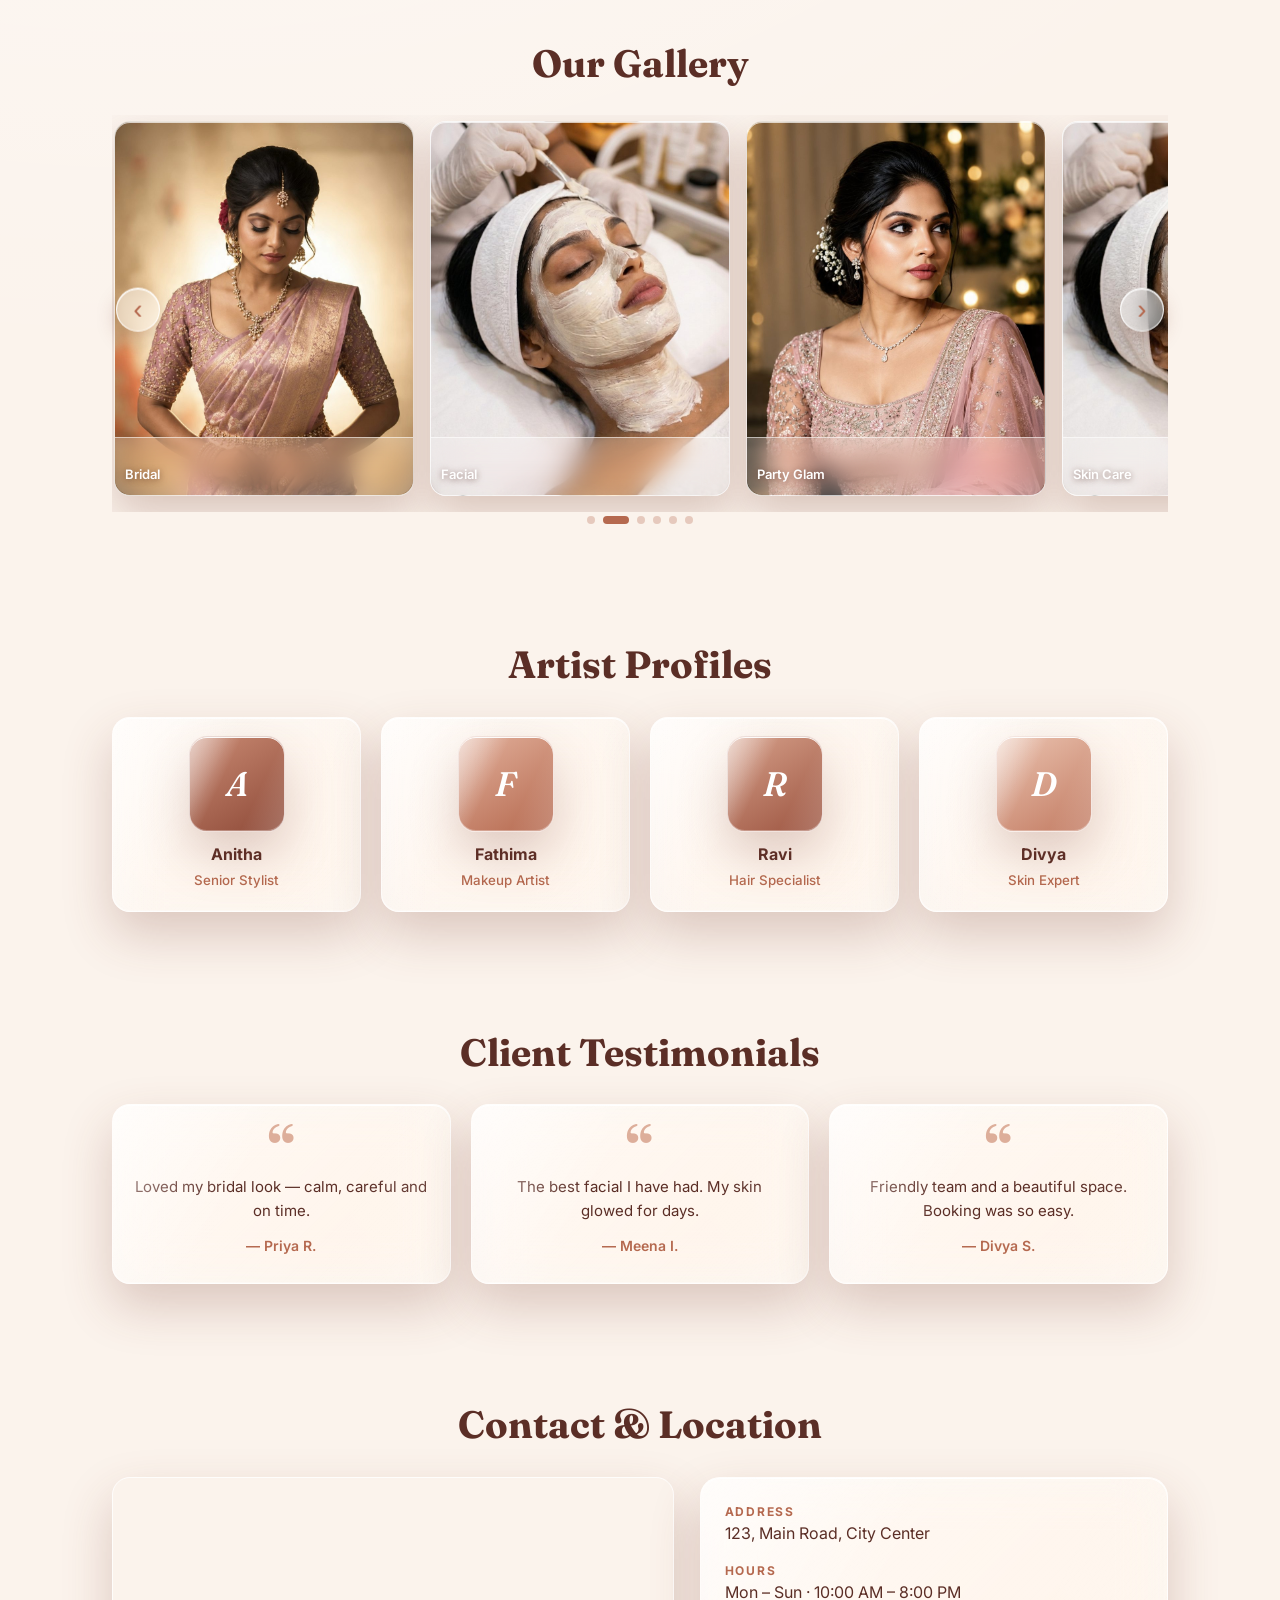
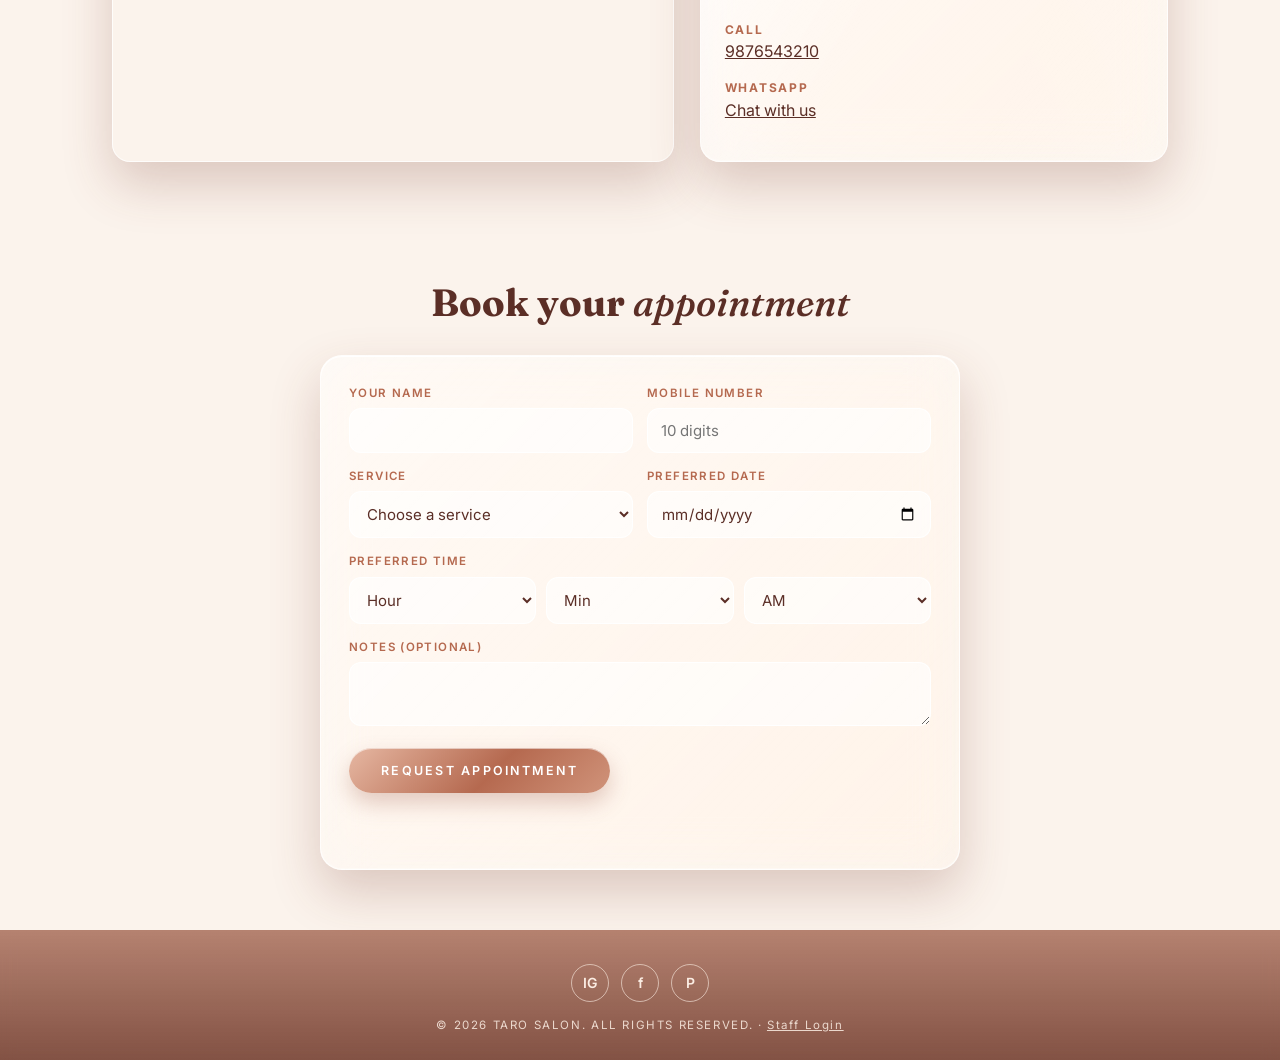
==== commit 261f4d62: "Update index.html" ====
--- a/index.html
+++ b/index.html
@@ -1,150 +1,179 @@
 <!DOCTYPE html><html lang="en"><head><meta charset="utf-8"><meta name="viewport" content="width=device-width,initial-scale=1">
-<title>TARO Signature Salon — Book Your Glow</title>
+<title>TARO Signature Salon — Glow in your signature way</title>
 <link rel="icon" href="logo-192.png"><link rel="apple-touch-icon" href="logo-192.png">
 <meta name="description" content="TARO Signature Salon: hair, skin, makeup, bridal and spa. Book your appointment online.">
-<link rel="preconnect" href="https://fonts.googleapis.com"><link href="https://fonts.googleapis.com/css2?family=Fraunces:ital,opsz,wght@0,9..144,400;0,9..144,600;1,9..144,400;1,9..144,600&family=Inter:wght@400;500;600&display=swap" rel="stylesheet">
+<link rel="preconnect" href="https://fonts.googleapis.com"><link href="https://fonts.googleapis.com/css2?family=Fraunces:ital,opsz,wght@0,9..144,500;0,9..144,600;0,9..144,700;1,9..144,500;1,9..144,600&family=Inter:wght@400;500;600&display=swap" rel="stylesheet">
 <style>
-:root{--bg:#07140f;--ink:#FAF5EF;--dim:#b9a9b4;--gold:#D9B26D;--gold2:#F4E2B8;--rose:#F7EBC8;--line:rgba(255,255,255,.12);--glass:rgba(255,255,255,.06)}
-*{box-sizing:border-box;margin:0}html{scroll-behavior:smooth}
-body{background:var(--bg);color:var(--ink);font:400 16px/1.6 Inter,sans-serif;overflow-x:hidden}
-h1,h2,h3{font-family:Fraunces,serif;font-weight:400;line-height:1.05}
-em{font-style:italic;background:linear-gradient(90deg,var(--gold),var(--rose));-webkit-background-clip:text;background-clip:text;color:transparent}
-a{color:inherit;text-decoration:none}
-.aur{position:fixed;inset:0;z-index:-1;overflow:hidden}
-.aur i{position:absolute;border-radius:50%;filter:blur(90px);opacity:.5;animation:dr 18s ease-in-out infinite alternate}
-.aur i:nth-child(1){width:50vw;height:50vw;background:#0f5c4d;top:-15vw;left:-10vw}
-.aur i:nth-child(2){width:40vw;height:40vw;background:#b0803a;right:-10vw;top:30vh;animation-delay:-6s;opacity:.35}
-.aur i:nth-child(3){width:35vw;height:35vw;background:#0e6b57;bottom:-10vw;left:25vw;animation-delay:-11s}
-@keyframes dr{to{transform:translate(6vw,5vh) scale(1.15)}}
-nav{position:fixed;top:0;left:0;right:0;z-index:20;display:flex;align-items:center;justify-content:space-between;padding:14px 5vw;backdrop-filter:blur(14px);background:rgba(7,20,15,.6);border-bottom:1px solid var(--line)}
-.logo{display:flex;align-items:center;gap:10px;font:600 20px Fraunces,serif;letter-spacing:.14em}
-.seal{width:36px;height:36px;border-radius:50%;display:grid;place-items:center;color:#0b1f18;font:700 16px Fraunces,serif;background:radial-gradient(circle at 30% 30%,var(--gold2),var(--gold) 70%)}
-nav .l{display:flex;gap:30px;font-size:12px;letter-spacing:.2em;text-transform:uppercase;color:var(--dim)}
-nav .l a:hover{color:var(--gold2)}
-.btn{display:inline-block;padding:14px 30px;border:0;border-radius:99px;cursor:pointer;font:600 12px Inter,sans-serif;letter-spacing:.18em;text-transform:uppercase;color:#0b1f18;background:linear-gradient(120deg,var(--gold2),var(--gold));box-shadow:0 10px 40px -10px var(--gold);transition:.3s}
-.btn:hover{transform:translateY(-3px);box-shadow:0 18px 50px -10px var(--gold)}
+:root{--cream:#FBF3EC;--sand:#F3E2D6;--rose:#DDAE9A;--copper:#B5694F;--deep:#5B2E26;--cg:linear-gradient(135deg,#E6B7A2,#B5694F 55%,#D0937A)}
+*{box-sizing:border-box}html{scroll-behavior:smooth}
+body{margin:0;font:16px/1.6 Inter,sans-serif;color:var(--deep);background:radial-gradient(circle at 12% 8%,#fff 0,transparent 40%),var(--cream)}
+h1,h2,h3{font-family:Fraunces,serif;margin:0;line-height:1.12}h1 em,h2 em{font-style:italic;font-weight:500}
+.w{max-width:1100px;margin:0 auto;padding:0 22px}
+.btn{display:inline-block;border:0;cursor:pointer;font:600 12.5px Inter,sans-serif;letter-spacing:.18em;text-transform:uppercase;color:#fff;padding:15px 32px;border-radius:99px;background:var(--cg);box-shadow:inset 0 1px 0 rgba(255,255,255,.55),0 10px 22px rgba(150,80,60,.28);text-decoration:none;transition:transform .15s}
+.btn:hover{transform:translateY(-1px)}.btn:disabled{opacity:.6}.btn.sm{padding:10px 20px;font-size:11px}
+.btn.gh{background:transparent;color:var(--copper);box-shadow:inset 0 0 0 1.5px var(--rose)}
+nav{position:sticky;top:0;z-index:20;background:rgba(251,243,236,.55);backdrop-filter:blur(16px) saturate(1.4);-webkit-backdrop-filter:blur(16px) saturate(1.4);border-bottom:1px solid rgba(181,105,79,.15)}
+nav .w{display:flex;align-items:center;gap:14px;height:68px}
+.logo{display:flex;align-items:center;gap:10px;text-decoration:none;color:var(--copper);font:600 19px Fraunces,serif;letter-spacing:.3em}
+.logo svg,.logo img{width:42px;height:42px;object-fit:contain;border-radius:50%}
+.l{display:flex;gap:26px;margin-left:auto}.l a{text-decoration:none;color:var(--deep);font-size:14px;font-weight:500}
 .nb{display:flex;gap:10px;align-items:center}
-.btn.gh{background:none;color:var(--gold2);border:1px solid var(--gold);box-shadow:none}
-.btn.gh:hover{background:rgba(217,178,109,.15);box-shadow:none}
-html{overflow-x:hidden}
-@media(max-width:860px){.nb .btn{padding:11px 16px;font-size:11px}}
-@media(max-width:420px){nav{padding:12px 4vw}.logo{font-size:17px;letter-spacing:.1em;gap:8px}.lg{width:30px;height:30px}.nb{gap:6px}.nb .btn{padding:9px 12px;font-size:10px;letter-spacing:.1em}section{padding:80px 5vw}h2{font-size:32px}form{padding:20px}.mc{padding:26px}}
-section{padding:110px 6vw;position:relative}
-.eb{font-size:11px;letter-spacing:.35em;text-transform:uppercase;color:var(--gold);margin-bottom:18px;display:block}
-h2{font-size:clamp(34px,5vw,64px);margin-bottom:22px}
-.hero{min-height:100vh;display:grid;grid-template-columns:1.1fr .9fr;align-items:center;gap:40px;padding-top:130px}
-h1{font-size:clamp(46px,7.4vw,108px);letter-spacing:-.02em}
-.hero p{max-width:460px;color:var(--dim);margin:26px 0 38px;font-size:18px}
-.orb{position:relative;aspect-ratio:1;max-width:520px;margin:auto;width:100%}
-.blob{position:absolute;inset:8%;background:conic-gradient(from 200deg,#0f5c4d,#F2D08A,#D9B26D,#0e6b57,#0f5c4d);animation:mo 12s ease-in-out infinite;display:grid;place-items:center;box-shadow:0 0 120px -20px #b0803a}
-@keyframes mo{0%,100%{border-radius:58% 42% 55% 45%/50% 58% 42% 50%;transform:rotate(0)}50%{border-radius:42% 58% 45% 55%/58% 42% 58% 42%;transform:rotate(8deg)}}
-.blob b{font:italic 600 clamp(90px,16vw,200px) Fraunces,serif;color:rgba(18,10,20,.82)}
-.ring{position:absolute;inset:0;border:1px dashed rgba(217,178,109,.5);border-radius:50%;animation:sp 40s linear infinite}
-@keyframes sp{to{transform:rotate(360deg)}}
-.sp{position:absolute;width:6px;height:6px;border-radius:50%;background:var(--gold2);box-shadow:0 0 14px 3px var(--gold);animation:tw 3s ease-in-out infinite}
-@keyframes tw{50%{opacity:.15;transform:scale(.4)}}
-.mq{border-block:1px solid var(--line);overflow:hidden;padding:20px 0;white-space:nowrap}
-.mq div{display:inline-block;animation:mq 34s linear infinite;font:italic 28px Fraunces,serif;color:var(--dim)}
-.mq span{margin:0 28px;color:var(--gold)}
-@keyframes mq{to{transform:translateX(-50%)}}
-.tabs{display:flex;flex-wrap:wrap;gap:10px;margin:30px 0}
-.tabs button{padding:10px 20px;border-radius:99px;border:1px solid var(--line);background:none;color:var(--dim);cursor:pointer;font:500 13px Inter,sans-serif;transition:.3s}
-.tabs button.on,.tabs button:hover{background:var(--gold);color:#0b1f18;border-color:var(--gold)}
-.grid{display:grid;grid-template-columns:repeat(auto-fill,minmax(250px,1fr));gap:18px}
-.card{padding:28px;border-radius:22px;background:var(--glass);border:1px solid var(--line);backdrop-filter:blur(10px);transition:.4s;cursor:pointer}
-.card:hover{transform:translateY(-6px);border-color:var(--gold);background:rgba(217,178,109,.08)}
-.card h3{font-size:24px;margin-top:8px}.card small{color:var(--gold);letter-spacing:.2em;text-transform:uppercase;font-size:10px}
-.split{display:grid;grid-template-columns:1fr 1fr;gap:60px;align-items:center}
-.split p{color:var(--dim);margin:0 0 30px;font-size:18px}
-.big{border-radius:30px;min-height:420px;background:radial-gradient(circle at 70% 20%,rgba(244,226,184,.5),transparent 40%),linear-gradient(160deg,#0e6b57,#072a22 70%);border:1px solid var(--line);display:grid;place-items:center;font:italic 90px Fraunces,serif;color:rgba(255,255,255,.85)}
-.gal{display:grid;grid-template-columns:repeat(3,1fr);gap:14px;margin-top:30px}
-.gal div{aspect-ratio:4/5;border-radius:20px;background-size:cover;background-position:center;display:flex;align-items:flex-end;padding:18px;font:italic 24px Fraunces,serif;border:1px solid var(--line);transition:.4s}
-.gal div:hover{transform:scale(1.03)}
-form{max-width:720px;margin:40px auto 0;padding:40px;border-radius:28px;background:var(--glass);border:1px solid var(--line);backdrop-filter:blur(16px);display:grid;gap:16px}
-.r2{display:grid;grid-template-columns:1fr 1fr;gap:16px}.r3{display:grid;grid-template-columns:1fr 1fr 1fr;gap:10px}
-label{font-size:11px;letter-spacing:.18em;text-transform:uppercase;color:var(--dim);display:block;margin-bottom:6px}
-input,select,textarea{width:100%;padding:14px 16px;border-radius:14px;border:1px solid var(--line);background:rgba(0,0,0,.35);color:var(--ink);font:400 15px Inter,sans-serif}
-input:focus,select:focus,textarea:focus{outline:0;border-color:var(--gold)}
-option{background:#0b1f18}
-.sl{display:flex;flex-wrap:wrap;gap:8px}
-.sl button{padding:9px 14px;border-radius:99px;border:1px solid var(--line);background:none;color:var(--ink);cursor:pointer;font:500 12px Inter,sans-serif}
-.sl button.on{background:var(--gold);color:#0b1f18;border-color:var(--gold)}
-#msg{text-align:center;min-height:22px;font-size:15px}
-.hp{position:absolute;left:-9999px}
-footer{padding:60px 6vw;border-top:1px solid var(--line);display:grid;grid-template-columns:repeat(auto-fit,minmax(200px,1fr));gap:30px;color:var(--dim)}
-footer b{color:var(--gold2);display:block;margin-bottom:8px;font:600 18px Fraunces,serif}
-.rv{opacity:0;transform:translateY(40px);transition:1s cubic-bezier(.2,.7,.2,1)}.rv.in{opacity:1;transform:none}
-@media(max-width:860px){nav .l{display:none}.hero,.split{grid-template-columns:1fr}.orb{max-width:340px}.gal{grid-template-columns:1fr 1fr}.r2{grid-template-columns:1fr}form{padding:24px}}
-@media(prefers-reduced-motion:reduce){*{animation:none!important;transition:none!important}.rv{opacity:1;transform:none}}
-.mo{position:fixed;inset:0;z-index:50;display:none;place-items:center;background:rgba(3,10,7,.78);backdrop-filter:blur(8px)}.mo.on{display:grid}
-.mc{width:min(92vw,400px);max-width:none;margin:0;padding:36px;border-radius:26px;background:#0b1f18;border:1px solid var(--gold);position:relative}
-.mc h3{font-size:32px}.x{position:absolute;top:12px;right:18px;background:none;border:0;color:var(--dim);font-size:26px;cursor:pointer}
-.lg{width:40px;height:40px;object-fit:contain}
-.hlw{width:70%;aspect-ratio:1;border-radius:50%;background:radial-gradient(circle,#0f2b22,#06130e);display:grid;place-items:center;box-shadow:inset 0 0 50px rgba(0,0,0,.7),0 0 40px rgba(0,0,0,.4)}
-.hlw img{width:80%;filter:drop-shadow(0 0 18px rgba(217,178,109,.35))}
-.hb{width:44px;height:44px;border-radius:14px;border:1px solid var(--line);background:var(--glass);display:grid;place-content:center;gap:5px;cursor:pointer}
-.hb i{display:block;width:20px;height:2px;background:var(--ink);border-radius:2px;transition:.35s}
-.hb.on i:nth-child(1){transform:translateY(7px) rotate(45deg)}.hb.on i:nth-child(2){opacity:0}.hb.on i:nth-child(3){transform:translateY(-7px) rotate(-45deg)}
-nav{z-index:50}nav .l{display:none}section{scroll-margin-top:72px}
-.dr{position:fixed;top:0;right:0;bottom:0;width:min(86vw,380px);z-index:40;padding:100px 36px 36px;background:rgba(9,26,20,.97);backdrop-filter:blur(20px);border-left:1px solid var(--gold);transform:translateX(105%);transition:transform .5s cubic-bezier(.2,.7,.2,1);display:flex;flex-direction:column;gap:4px}
-.dr.on{transform:none}
-.dr a{font:400 34px Fraunces,serif;padding:8px 0;opacity:.85;transition:.3s}
-.dr a:hover{color:var(--gold2);padding-left:10px;opacity:1}
-.dr small{margin-top:auto;color:var(--dim);font-size:11px;letter-spacing:.2em;text-transform:uppercase}
-.dv{position:fixed;inset:0;z-index:30;background:rgba(3,10,7,.6);opacity:0;pointer-events:none;transition:.4s}.dv.on{opacity:1;pointer-events:auto}
-.gal div{position:relative;overflow:hidden}.gal svg{position:absolute;left:14%;top:12%;width:72%;height:auto;opacity:.92;transition:.5s}.gal div:hover svg{transform:scale(1.08) rotate(-3deg)}.gal div::after{content:'';position:absolute;left:0;right:0;bottom:0;height:45%;background:linear-gradient(transparent,rgba(3,10,7,.78));pointer-events:none}.gal span{position:relative;z-index:1;color:var(--gold2)}
-@media(max-width:520px){#lg{display:none}}
+.hb{display:none;width:44px;height:40px;border-radius:12px;border:1.5px solid var(--rose);background:transparent;cursor:pointer;color:var(--copper)}
+.hero{padding:56px 0 20px;position:relative;overflow:hidden}
+.hero:before,.hero:after{content:"";position:absolute;border-radius:50%;pointer-events:none;filter:blur(2px)}
+.hero:before{width:380px;height:380px;right:-90px;top:60px;background:radial-gradient(circle,rgba(221,174,154,.55),transparent 68%)}
+.hero:after{width:300px;height:300px;left:-100px;bottom:-60px;background:radial-gradient(circle,rgba(230,183,162,.5),transparent 68%)}
+.hg{display:grid;grid-template-columns:1.1fr .9fr;gap:30px;align-items:center;position:relative;z-index:1}
+.hero h1{font-size:clamp(40px,6.4vw,74px);font-weight:600}.hero h1 em{display:block;color:var(--copper)}
+.hero p{font-size:clamp(16px,2vw,20px);max-width:520px;margin:20px 0 28px}
+.med{display:block;width:min(340px,76%);margin:0 auto;filter:drop-shadow(0 22px 30px rgba(120,60,45,.35))}
+.sv{background:linear-gradient(180deg,rgba(181,105,79,.86),rgba(154,86,64,.9));backdrop-filter:blur(8px);color:#FBEDE3;padding:52px 0;text-align:center}
+.sv h2,.sec h2{font-size:clamp(26px,3.4vw,38px);margin-bottom:30px}
+.s3{display:grid;grid-template-columns:repeat(3,1fr);gap:26px}
+.s3 a{color:inherit;text-decoration:none}.s3 svg{width:54px;height:54px;stroke:#FBEDE3;fill:none;stroke-width:1.6;stroke-linecap:round;stroke-linejoin:round}
+.s3 b{display:block;font:600 17px Inter,sans-serif;margin:10px 0 4px}.s3 span{font-size:13.5px;opacity:.85;display:block;max-width:240px;margin:0 auto}
+.sec{padding:60px 0;text-align:center}.sec.alt{background:rgba(243,226,214,.42);backdrop-filter:blur(10px);-webkit-backdrop-filter:blur(10px)}
+.pg{display:grid;grid-template-columns:repeat(4,1fr);gap:14px}
+.pt{aspect-ratio:1;border-radius:16px;position:relative;overflow:hidden;background-size:cover;background-position:center;box-shadow:0 8px 18px rgba(120,60,45,.15);display:flex;align-items:flex-end}
+.pt span{width:100%;padding:22px 8px 9px;font-size:12.5px;font-weight:600;color:#fff;background:linear-gradient(transparent,rgba(70,30,22,.7))}
+.pt i{position:absolute;inset:0;display:flex;align-items:center;justify-content:center;font:italic 600 46px Fraunces,serif;color:rgba(255,255,255,.55)}
+.gg{display:grid;grid-template-columns:repeat(3,1fr);gap:14px}.gg div{aspect-ratio:4/5;border-radius:16px;background-size:cover;background-position:center;box-shadow:0 8px 18px rgba(120,60,45,.15);display:flex;align-items:flex-end}.gg span{width:100%;padding:26px 10px 10px;font-size:13px;font-weight:600;color:#fff;background:linear-gradient(transparent,rgba(70,30,22,.7));text-align:left;border-radius:0 0 16px 16px}
+.ag{display:grid;grid-template-columns:repeat(4,1fr);gap:20px}
+.ag div{background:rgba(255,255,255,.4);backdrop-filter:blur(16px) saturate(1.3);-webkit-backdrop-filter:blur(16px) saturate(1.3);border:1px solid rgba(255,255,255,.65);border-radius:18px;padding:18px 12px;box-shadow:0 10px 28px rgba(120,60,45,.14),inset 0 1px 0 rgba(255,255,255,.8)}
+.av{width:96px;height:96px;border-radius:50%;margin:0 auto 10px;background-size:cover;background-position:center;border:3px solid #fff;box-shadow:0 0 0 2px var(--rose);display:flex;align-items:center;justify-content:center;font:italic 600 34px Fraunces,serif;color:#fff}
+.ag b{display:block}.ag small{color:var(--copper);font-weight:500}
+.tg{display:grid;grid-template-columns:repeat(3,1fr);gap:20px}
+.tg blockquote{margin:0;background:rgba(255,255,255,.4);backdrop-filter:blur(16px) saturate(1.3);-webkit-backdrop-filter:blur(16px) saturate(1.3);border:1px solid rgba(255,255,255,.65);border-radius:18px;padding:26px 22px;box-shadow:0 10px 28px rgba(120,60,45,.14),inset 0 1px 0 rgba(255,255,255,.8);font-size:15px}
+.tg blockquote:before{content:"“";display:block;font:700 56px/0.6 Fraunces,serif;color:var(--rose);margin-bottom:10px}
+.tg cite{display:block;margin-top:12px;font-style:normal;font-weight:600;color:var(--copper);font-size:14px}
+.cg{display:grid;grid-template-columns:1.2fr 1fr;gap:26px;text-align:left;align-items:stretch}
+.cg iframe{width:100%;min-height:280px;height:100%;border:0;border-radius:18px;box-shadow:0 8px 20px rgba(120,60,45,.15)}
+.ci p{margin:0 0 14px}.ci b{display:block;color:var(--copper);font-size:12px;letter-spacing:.14em;text-transform:uppercase}.ci a{color:var(--deep)}
+#book{background:transparent}
+form.card{max-width:640px;margin:0 auto;background:rgba(255,255,255,.55);backdrop-filter:blur(18px) saturate(1.3);-webkit-backdrop-filter:blur(18px) saturate(1.3);border:1px solid rgba(255,255,255,.7);border-radius:22px;padding:28px;text-align:left;box-shadow:0 16px 40px rgba(120,60,45,.18),inset 0 1px 0 rgba(255,255,255,.85)}
+label{display:block;font-size:11.5px;font-weight:600;letter-spacing:.12em;text-transform:uppercase;color:var(--copper);margin:0 0 6px}
+input,select,textarea{width:100%;font:15px Inter,sans-serif;color:var(--deep);padding:12px 13px;border:1.5px solid #ecd5c7;border-radius:12px;background:#fffaf6}
+input:focus,select:focus,textarea:focus{outline:0;border-color:var(--copper)}
+.r2{display:grid;grid-template-columns:1fr 1fr;gap:14px}.r3{display:grid;grid-template-columns:1fr 1fr 1fr;gap:10px}form.card>div,form.card .r2{margin-bottom:14px}
+.hp{position:absolute;left:-9999px}#msg,#lm{min-height:22px;margin-top:12px;font-size:14px}
+footer{background:linear-gradient(180deg,rgba(154,86,64,.9),rgba(124,65,48,.95));backdrop-filter:blur(8px);color:#FBEDE3;text-align:center;padding:34px 0 26px}
+.so{display:flex;gap:12px;justify-content:center;margin-bottom:14px}.so a{width:38px;height:38px;border-radius:50%;border:1.5px solid rgba(251,237,227,.6);display:flex;align-items:center;justify-content:center;color:#FBEDE3;text-decoration:none;font:600 14px Inter}
+footer small{display:block;letter-spacing:.14em;font-size:11.5px;opacity:.85}footer a{color:#FBEDE3}
+.mo{position:fixed;inset:0;background:rgba(60,28,22,.55);display:none;align-items:center;justify-content:center;z-index:50;padding:20px}.mo.on{display:flex}
+.mc{background:#fff;border-radius:20px;padding:28px;width:100%;max-width:380px;position:relative}.mc h3{font-size:26px;margin-bottom:16px}.mc>div{margin-bottom:14px}
+.x{position:absolute;right:14px;top:10px;border:0;background:none;font-size:28px;color:var(--copper);cursor:pointer}
+@media(max-width:820px){.l{display:none}.l.on{display:flex;flex-direction:column;position:absolute;top:68px;left:0;right:0;background:var(--cream);padding:16px 22px;gap:14px;border-bottom:1px solid var(--rose)}.hb{display:block}nav .w{gap:8px}.nb{margin-left:auto}.hg,.cg{grid-template-columns:1fr}.hero{text-align:center}.hero p{margin-left:auto;margin-right:auto}.ag{grid-template-columns:repeat(2,1fr)}.tg{grid-template-columns:1fr}}
+@media(max-width:520px){.gg{grid-template-columns:repeat(2,1fr);gap:8px}.s3{gap:12px}.s3 b{font-size:14px}.s3 span{font-size:12px}.pg{gap:8px}.pt span{font-size:10.5px;padding:14px 4px 6px}.btn{padding:14px 24px}.logo{letter-spacing:.2em;font-size:16px}.r2{grid-template-columns:1fr}}
+/* glassy shop backdrop: drop a photo of the salon named shop.jpg next to this file; without it the soft bokeh shop-light look shows */
+body{position:relative}
+body:before{content:"";position:fixed;inset:-20px;z-index:-2;background:url(shop.jpg) center/cover,radial-gradient(circle at 15% 20%,rgba(255,226,196,.95) 0 9%,transparent 10%),radial-gradient(circle at 80% 14%,rgba(255,214,180,.9) 0 7%,transparent 8%),radial-gradient(circle at 62% 70%,rgba(240,190,160,.8) 0 11%,transparent 12%),radial-gradient(circle at 28% 78%,rgba(255,232,210,.9) 0 8%,transparent 9%),linear-gradient(100deg,#E9C9B6 0,#F6E6DA 30%,#E3B8A2 55%,#F3DCCB 80%,#DDA58E);filter:blur(10px);transform:scale(1.04)}
+body:after{content:"";position:fixed;inset:0;z-index:-1;background:linear-gradient(180deg,rgba(251,243,236,.5),rgba(243,226,214,.65))}
+.wm{position:absolute;right:-5%;top:50%;transform:translateY(-50%);width:min(640px,96vw);aspect-ratio:1;background:url(logo.png) center/contain no-repeat;opacity:.17;filter:blur(1.5px) drop-shadow(0 0 30px rgba(255,255,255,.6));pointer-events:none;z-index:0}
+@media(max-width:820px){.wm{right:50%;transform:translate(50%,-50%);top:64%}}
+/* STRONG GLASS: colourful rose-gold light orbs behind, frosted panels in front */
+body:before{background:url(shop.jpg) center/cover,radial-gradient(circle at 12% 16%,#E8A58A 0,transparent 32%),radial-gradient(circle at 90% 8%,#F7D2A4 0,transparent 30%),radial-gradient(circle at 72% 46%,#C8735A 0,transparent 33%),radial-gradient(circle at 14% 60%,#F4BFA8 0,transparent 36%),radial-gradient(circle at 88% 90%,#B5694F 0,transparent 36%),radial-gradient(circle at 42% 96%,#F8DDC5 0,transparent 30%),linear-gradient(160deg,#F8E6D9,#EBC2AC 45%,#F5DCC9);filter:blur(6px)}
+body:after{background:rgba(255,248,242,.14)}
+.sec.alt{background:transparent;backdrop-filter:none;-webkit-backdrop-filter:none}
+.ag div,.tg blockquote,.s3 a,.ci,form.card{position:relative;overflow:hidden;background:linear-gradient(135deg,rgba(255,255,255,.58),rgba(255,255,255,.14));backdrop-filter:blur(24px) saturate(1.7);-webkit-backdrop-filter:blur(24px) saturate(1.7);border:1px solid rgba(255,255,255,.75);box-shadow:0 22px 50px rgba(120,60,45,.24),inset 0 1px 0 rgba(255,255,255,.95),inset 0 -1px 0 rgba(255,255,255,.3)}
+.ag div:after,.tg blockquote:after,.s3 a:after,.ci:after{content:"";position:absolute;inset:0;border-radius:inherit;background:linear-gradient(115deg,rgba(255,255,255,.55),transparent 38%,transparent 68%,rgba(255,255,255,.22));pointer-events:none}
+.s3 a{padding:26px 14px;border-radius:20px;color:var(--deep)}.s3 svg{stroke:var(--copper)}.s3 b,.s3 span{position:relative;z-index:1}
+.ci{border-radius:20px;padding:24px}.ci>*{position:relative;z-index:1}
+.sv{background:linear-gradient(180deg,rgba(181,105,79,.5),rgba(154,86,64,.62));backdrop-filter:blur(14px) saturate(1.4);-webkit-backdrop-filter:blur(14px) saturate(1.4);color:#fff}
+.sv h2{text-shadow:0 2px 12px rgba(91,46,38,.4)}
+.med{border-radius:50%;padding:7%;background:linear-gradient(145deg,rgba(255,255,255,.65),rgba(255,255,255,.12));backdrop-filter:blur(16px);-webkit-backdrop-filter:blur(16px);border:1px solid rgba(255,255,255,.8);box-shadow:0 30px 60px rgba(120,60,45,.3),inset 0 2px 0 rgba(255,255,255,.95),inset 0 -2px 8px rgba(255,255,255,.35);filter:none}
+.pt,.gg div{border:1px solid rgba(255,255,255,.8);box-shadow:0 18px 40px rgba(120,60,45,.25),inset 0 1px 0 rgba(255,255,255,.7)}
+.pt span,.gg span{background:rgba(255,255,255,.26);backdrop-filter:blur(12px) saturate(1.5);-webkit-backdrop-filter:blur(12px) saturate(1.5);border-top:1px solid rgba(255,255,255,.55);text-shadow:0 1px 6px rgba(70,30,22,.55)}
+.cg iframe{border:1px solid rgba(255,255,255,.8);box-shadow:0 22px 50px rgba(120,60,45,.24)}
+input,select,textarea{background:rgba(255,255,255,.6);border-color:rgba(255,255,255,.9)}
+footer{background:linear-gradient(180deg,rgba(154,86,64,.72),rgba(110,55,40,.86))}
+/* gallery slider */
+.gw{position:relative}
+.gg{position:relative;display:flex;gap:16px;overflow-x:auto;scroll-snap-type:x mandatory;scrollbar-width:none;-webkit-overflow-scrolling:touch;padding:6px 2px 16px}
+.gg::-webkit-scrollbar{display:none}.gg div{flex:0 0 min(300px,76%);scroll-snap-align:center}
+.gb{position:absolute;top:50%;transform:translateY(-60%);left:4px;z-index:2;width:44px;height:44px;border-radius:50%;border:1px solid rgba(255,255,255,.85);background:rgba(255,255,255,.45);backdrop-filter:blur(12px);-webkit-backdrop-filter:blur(12px);color:var(--copper);font-size:28px;line-height:1;cursor:pointer;box-shadow:0 8px 20px rgba(120,60,45,.25),inset 0 1px 0 rgba(255,255,255,.9)}.gb.n{left:auto;right:4px}
+.gd{display:flex;gap:8px;justify-content:center;margin-top:4px}.gd i{width:8px;height:8px;border-radius:99px;background:rgba(181,105,79,.3);cursor:pointer;transition:all .25s}.gd i.on{width:26px;background:var(--copper)}
 </style></head><body>
-<div class="aur"><i></i><i></i><i></i></div>
-<div class="mo" id="mo"><form class="mc" id="lf" novalidate><button type="button" class="x" id="lx" aria-label="Close">×</button><h3>Staff <em>login</em></h3><div><label>Email</label><input name="e" type="email" required autocomplete="username"></div><div><label>Password</label><input name="p" type="password" required autocomplete="current-password"></div><button class="btn" id="lb" type="submit">Sign in</button><div id="lm" style="font-size:14px;min-height:20px"></div></form></div>
-<nav><a class="logo" href="#top"><img class="lg" src="logo.png" alt="TARO">TARO</a><div class="l"><a href="#services">Services</a><a href="#bridal">Bridal</a><a href="#gallery">Gallery</a><a href="#contact">Contact</a></div><div class="nb"><button class="btn gh" id="lg" type="button">Login</button><a class="btn" href="#book">Book Now</a><button class="hb" id="hb" type="button" aria-label="Menu"><i></i><i></i><i></i></button></div></nav><div class="dv" id="dv"></div><aside class="dr" id="dr"><a href="#top">Home</a><a href="#services">Services</a><a href="#bridal">Bridal</a><a href="#gallery">Gallery</a><a href="#book">Book</a><a href="#contact">Contact</a><a href="app.html" id="lg3">Staff Login</a><small>TARO Signature Salon</small></aside>
-<section class="hero" id="top"><div><span class="eb">Taro · Signature Salon</span><h1>Glow in your <em>signature</em> way.</h1><p>Hair, skin, makeup and bridal artistry, crafted slowly and finished beautifully. Reserve your chair in under a minute.</p><a class="btn" href="#book">Book Appointment</a></div>
-<div class="orb"><div class="ring"></div><div class="blob"><div class="hlw"><img src="logo.png" alt="TARO Signature Salon"></div></div><i class="sp" style="top:10%;left:20%"></i><i class="sp" style="top:30%;right:4%;animation-delay:-1s"></i><i class="sp" style="bottom:12%;left:8%;animation-delay:-2s"></i><i class="sp" style="bottom:22%;right:16%;animation-delay:-.5s"></i></div></section>
-<div class="mq"><div id="mq"></div></div>
-<section id="services"><span class="eb rv">What we do</span><h2 class="rv">Services made to <em>make you shine</em></h2><div class="tabs rv" id="tabs"></div><div class="grid" id="sv"></div></section>
-<section id="bridal"><div class="split"><div class="big rv">Bridal</div><div class="rv"><span class="eb">Bridal &amp; Party</span><h2>Your day, <em>flawlessly</em> yours.</h2><p>From the first trial to the final touch, we build a look that photographs beautifully and lasts through every ritual and every dance.</p><a class="btn" href="#book">Reserve Your Date</a></div></div></section>
-<section id="gallery"><span class="eb rv">Gallery</span><h2 class="rv">Looks we <em>love</em></h2><div class="gal rv" id="gal"></div></section>
-<section id="book"><div style="text-align:center" class="rv"><span class="eb">Reservations</span><h2>Book your <em>appointment</em></h2></div>
-<form id="f" class="rv" novalidate>
+<svg width="0" height="0" style="position:absolute"><defs>
+<linearGradient id="cg" x1="0" y1="0" x2="1" y2="1"><stop offset="0" stop-color="#F3CDB9"/><stop offset=".5" stop-color="#B5694F"/><stop offset="1" stop-color="#E4A88F"/></linearGradient>
+<radialGradient id="cd" cx=".35" cy=".3" r=".9"><stop offset="0" stop-color="#DC9F87"/><stop offset=".6" stop-color="#9C5440"/><stop offset="1" stop-color="#6E3328"/></radialGradient>
+<symbol id="med" viewBox="0 0 200 200"><circle cx="100" cy="100" r="97" fill="url(#cg)"/><circle cx="100" cy="100" r="87" fill="#F7E6DB"/><circle cx="100" cy="100" r="81" fill="url(#cd)"/><circle cx="100" cy="100" r="71" fill="none" stroke="#F3D6C4" stroke-width="1.5" opacity=".7"/><text x="100" y="116" text-anchor="middle" font-family="Fraunces,serif" font-style="italic" font-weight="600" font-size="66" fill="#FBE9DC">TR</text><g stroke="#FBE9DC" stroke-width="3" stroke-linecap="round" fill="none"><path d="M78 132l44 26M122 132l-44 26"/><circle cx="127" cy="164" r="7"/><circle cx="73" cy="164" r="7"/></g></symbol></defs></svg>
+
+<div class="mo" id="mo"><form class="mc" id="lf" novalidate><button type="button" class="x" id="lx" aria-label="Close">×</button><h3>Staff <em>login</em></h3><div><label>Email</label><input name="e" type="email" required autocomplete="username"></div><div><label>Password</label><input name="p" type="password" required autocomplete="current-password"></div><button class="btn" id="lb" type="submit">Sign in</button><div id="lm"></div></form></div>
+
+<nav><div class="w"><a class="logo" href="#top"><img src="logo.png" alt="TARO" onerror="fb(this)">TARO</a>
+<div class="l" id="ml"><a href="#services">Services</a><a href="#products">Products</a><a href="#gallery">Gallery</a><a href="#artists">Artists</a><a href="#contact">Contact</a></div>
+<div class="nb"><a class="btn sm" href="#book">Book Now</a><button class="hb" id="hb" type="button" aria-label="Menu"><svg viewBox="0 0 24 24" width="22" height="22" fill="none" stroke="currentColor" stroke-width="2" stroke-linecap="round"><path d="M4 7h16M4 12h16M4 17h16"/></svg></button></div></div></nav>
+
+<header class="hero" id="top"><div class="wm"></div><div class="w hg"><div><h1>Glow in your <em>signature way.</em></h1><p>Hair, skin, makeup and bridal artistry, crafted slowly and finished beautifully. Reserve your chair in under a minute.</p><a class="btn" href="#book">Book Appointment</a></div>
+<img class="med" src="logo.png" alt="TARO" onerror="fb(this)"></div></header>
+
+<section class="sv" id="services"><div class="w"><h2>Our Services</h2><div class="s3">
+<a href="#book"><svg viewBox="0 0 48 48"><circle cx="14" cy="38" r="5"/><circle cx="34" cy="38" r="5"/><path d="M17 34L34 8M31 34L14 8"/></svg><b>Hair Styling</b><span>Cuts, colour, keratin and spa rituals tailored to you.</span></a>
+<a href="#book"><svg viewBox="0 0 48 48"><path d="M20 42h8V28h-8zM21 28l3-14 3 14M17 46h14"/><path d="M38 10v8M34 14h8"/></svg><b>Makeup Artistry</b><span>Party, HD and airbrush looks that last all day.</span></a>
+<a href="#book"><svg viewBox="0 0 48 48"><circle cx="24" cy="32" r="10"/><path d="M18 22l6-10 6 10M24 12V6"/></svg><b>Bridal Packages</b><span>Complete bridal and groom packages, start to finish.</span></a>
+</div></div></section>
+
+<section class="sec" id="products"><div class="w"><h2>Featured Products</h2><div class="pg" id="pg"></div></div></section>
+<section class="sec alt" id="gallery"><div class="w"><h2>Our Gallery</h2><div class="gw"><button class="gb" id="gp" type="button" aria-label="Previous">‹</button><div class="gg" id="gg"></div><button class="gb n" id="gn" type="button" aria-label="Next">›</button></div><div class="gd" id="gd"></div></div></section>
+<section class="sec" id="artists"><div class="w"><h2>Artist Profiles</h2><div class="ag" id="ag"></div></div></section>
+<section class="sec alt"><div class="w"><h2>Client Testimonials</h2><div class="tg" id="tg"></div></div></section>
+
+<section class="sec" id="contact"><div class="w"><h2>Contact &amp; Location</h2><div class="cg"><iframe id="mp" title="Map" loading="lazy"></iframe>
+<div class="ci"><p><b>Address</b><span id="ad"></span></p><p><b>Hours</b><span id="hr"></span></p><p><b>Call</b><a id="ph"></a></p><p><b>WhatsApp</b><a id="wa" target="_blank" rel="noopener">Chat with us</a></p></div></div></div></section>
+
+<section class="sec" id="book"><div class="w"><h2>Book your <em>appointment</em></h2>
+<form id="f" class="card" novalidate>
 <div class="r2"><div><label>Your name</label><input name="n" required maxlength="80" autocomplete="name"></div><div><label>Mobile number</label><input name="m" type="tel" required inputmode="numeric" maxlength="10" placeholder="10 digits" autocomplete="tel"></div></div>
 <div class="r2"><div><label>Service</label><select name="s" id="ss" required></select></div><div><label>Preferred date</label><input name="d" type="date" required></div></div>
 <div><label>Preferred time</label><div class="r3"><select id="th"></select><select id="tm"></select><select id="tp"><option>AM</option><option>PM</option></select></div></div>
 <div><label>Notes (optional)</label><textarea name="t" rows="2" maxlength="250"></textarea></div>
 <input class="hp" name="website" tabindex="-1" autocomplete="off">
-<button class="btn" id="go" type="submit">Request Appointment</button><div id="msg"></div></form></section>
-<footer id="contact"><div><img src="logo.png" alt="TARO" style="width:70px;margin-bottom:10px;display:block"><b>TARO Signature Salon</b><span id="ad"></span></div><div><b>Hours</b><span id="hr"></span></div><div><b>Talk to us</b><a id="ph"></a><br><a id="wa" target="_blank" rel="noopener">WhatsApp us</a></div><div><b>Team</b><a href="app.html" id="lg2">Staff Login</a></div></footer>
+<button class="btn" id="go" type="submit">Request Appointment</button><div id="msg"></div></form></div></section>
+
+<footer><div class="so"><a href="#" aria-label="Instagram">IG</a><a href="#" aria-label="Facebook">f</a><a href="#" aria-label="Pinterest">P</a></div><small>© 2026 TARO SALON. ALL RIGHTS RESERVED. · <a href="app.html" id="lg2">Staff Login</a></small></footer>
+
 <script>
-// EDIT THESE: your salon details
-const C={url:'https://eidfoikmhgkgnrnooaiz.supabase.co',key:'sb_publishable_gRZ9NbNCCOgqZTgyeZe98Q_4dNbKLoN',phone:'9876543210',wa:'919876543210',addr:'123, Main Road, City Center',hours:'Mon – Sun · 10:00 AM – 8:00 PM',gallery:['g-bridal.jpg','g-facial.jpg','g-party.jpg','g-skin.jpg','g-hair.jpg','g-gents.jpg']};
-let S=[['Hair','Haircut & Style'],['Hair','Hair Spa'],['Hair','Keratin Treatment'],['Hair Colour','Global Hair Colour'],['Skin','Classic Facial'],['Skin','Hydra Facial'],['Skin','De-tan'],['Makeup','Party Makeup'],['Makeup','Bridal Makeup'],['Nails','Manicure'],['Nails','Pedicure'],['Waxing','Full Arms & Legs Waxing'],['Threading','Eyebrow Threading'],['Spa','Relaxing Massage']];
+// EDIT THESE: your salon details, product tiles, artists and testimonials. Add an image file name to 'img' to show a real photo.
+const C={url:'https://eidfoikmhgkgnrnooaiz.supabase.co',key:'sb_publishable_gRZ9NbNCCOgqZTgyeZe98Q_4dNbKLoN',phone:'9876543210',wa:'919876543210',addr:'123, Main Road, City Center',hours:'Mon – Sun · 10:00 AM – 8:00 PM',
+gallery:[['Bridal','g-bridal.jpg','center 28%'],['Facial','g-facial.jpg','center 45%'],['Party Glam','g-party.jpg','center 30%'],['Skin Care','g-skin.jpg','center 45%'],['Hair Styling','g-hair.jpg','center 18%'],['Gents Style','g-gents.jpg','center 15%']],
+products:[['Argan Shampoo',''],['Keratin Serum',''],['Hydrating Cream',''],['Sunscreen SPF 50',''],['Nail Colour',''],['Hair Oil',''],['Glow Serum',''],['Body Butter','']],
+team:[['Anitha','Senior Stylist',''],['Fathima','Makeup Artist',''],['Ravi','Hair Specialist',''],['Divya','Skin Expert','']],
+quotes:[['Loved my bridal look — calm, careful and on time.','Priya R.'],['The best facial I have had. My skin glowed for days.','Meena I.'],['Friendly team and a beautiful space. Booking was so easy.','Divya S.']]};
 const $=i=>document.getElementById(i),H={apikey:C.key,Authorization:'Bearer '+C.key};
 $('ad').textContent=C.addr;$('hr').textContent=C.hours;$('ph').textContent=C.phone;$('ph').href='tel:'+C.phone;$('wa').href='https://wa.me/'+C.wa;
-let cat='All',slot='';
-function draw(){const cs=['All',...new Set(S.map(x=>x[0]))];
-$('tabs').innerHTML=cs.map(c=>`<button class="${c==cat?'on':''}" data-c="${c}">${c}</button>`).join('');
-$('sv').innerHTML=S.filter(x=>cat=='All'||x[0]==cat).map(x=>`<div class="card rv in" data-s="${x[1]}"><small>${x[0]}</small><h3>${x[1]}</h3></div>`).join('');
-$('mq').innerHTML=[...S,...S].map(x=>x[1]+'<span>✦</span>').join('');
-$('ss').innerHTML='<option value="">Choose a service</option>'+S.map(x=>`<option>${x[1]}</option>`).join('')}
-draw();
-$('tabs').onclick=e=>{if(e.target.dataset.c){cat=e.target.dataset.c;draw()}};
-$('sv').onclick=e=>{const c=e.target.closest('.card');if(c){$('ss').value=c.dataset.s;location.hash='book'}};
-fetch(C.url+'/rest/v1/services?select=name,category&order=category',{headers:H}).then(r=>r.ok?r.json():[]).then(d=>{if(d.length){S=d.map(x=>[x.category||'General',x.name]);draw()}}).catch(()=>{});
+$('mp').src='https://www.google.com/maps?q='+encodeURIComponent(C.addr)+'&output=embed';
+const tone=['#C98A73,#8E4A38','#E2B09B,#B5694F','#D6A08A,#9C5440','#EBC3B0,#C27B62'];
+function fb(i){i.outerHTML='<svg class="'+i.className+'" viewBox="0 0 200 200"><use href="#med"/></svg>'}
+$('gg').innerHTML=C.gallery.map((g,i)=>`<div style="background:url(${g[1]}) ${g[2]||'center'}/cover,linear-gradient(150deg,${tone[i%4]})"><span>${g[0]}</span></div>`).join('');
+const gg=$('gg'),gd=$('gd');let gi=0,gt,gr;
+gd.innerHTML=C.gallery.map(()=>'<i></i>').join('');
+const dots=()=>[...gd.children].forEach((d,i)=>d.classList.toggle('on',i==gi));
+function go(i){const n=gg.children.length,el=gg.children[gi=(i+n)%n];gg.scrollTo({left:el.offsetLeft-(gg.clientWidth-el.offsetWidth)/2,behavior:'smooth'});dots()}
+const ap=()=>{clearInterval(gt);if(!matchMedia('(prefers-reduced-motion:reduce)').matches)gt=setInterval(()=>go(gi+1),3500)};
+$('gp').onclick=()=>{go(gi-1);ap()};$('gn').onclick=()=>{go(gi+1);ap()};
+gd.onclick=e=>{const i=[...gd.children].indexOf(e.target);if(i>-1){go(i);ap()}};
+gg.addEventListener('scroll',()=>{cancelAnimationFrame(gr);gr=requestAnimationFrame(()=>{const c=gg.scrollLeft+gg.clientWidth/2;let b=0,d=1e9;[...gg.children].forEach((el,i)=>{const m=Math.abs(el.offsetLeft+el.offsetWidth/2-c);if(m<d){d=m;b=i}});gi=b;dots()})},{passive:true});
+['mouseenter','touchstart'].forEach(v=>gg.parentNode.addEventListener(v,()=>clearInterval(gt),{passive:true}));
+['mouseleave','touchend'].forEach(v=>gg.parentNode.addEventListener(v,ap,{passive:true}));
+dots();ap();
+$('pg').innerHTML=C.products.map((p,i)=>`<div class="pt" style="background:${p[1]?`url(${p[1]})`:`linear-gradient(150deg,${tone[i%4]})`};background-size:cover">${p[1]?'':`<i>${p[0][0]}</i>`}<span>${p[0]}</span></div>`).join('');
+$('ag').innerHTML=C.team.map((t,i)=>`<div><div class="av" style="background:${t[2]?`url(${t[2]}) center/cover`:`linear-gradient(150deg,${tone[i%4]})`}">${t[2]?'':t[0][0]}</div><b>${t[0]}</b><small>${t[1]}</small></div>`).join('');
+$('tg').innerHTML=C.quotes.map(q=>`<blockquote>${q[0]}<cite>— ${q[1]}</cite></blockquote>`).join('');
+$('hb').onclick=()=>$('ml').classList.toggle('on');$('ml').onclick=()=>$('ml').classList.remove('on');
+let S=['Haircut & Style','Hair Spa','Keratin Treatment','Global Hair Colour','Classic Facial','Hydra Facial','De-tan','Party Makeup','Bridal Makeup','Manicure','Pedicure','Full Arms & Legs Waxing','Eyebrow Threading','Relaxing Massage'];
+function opts(){const s=$('ss');s.innerHTML='';[['','Choose a service'],...S.map(x=>[x,x])].forEach(([v,t])=>{const o=document.createElement('option');o.value=v;o.textContent=t;s.appendChild(o)})}
+opts();
+fetch(C.url+'/rest/v1/services?select=name&order=category',{headers:H}).then(r=>r.ok?r.json():[]).then(d=>{if(d.length){S=d.map(x=>x.name);opts()}}).catch(()=>{});
 $('th').innerHTML='<option value="">Hour</option>'+[...Array(12)].map((_,i)=>`<option>${i+1}</option>`).join('');
-$('tm').innerHTML='<option value="">Min</option>'+[...Array(12)].map((_,i)=>{const v=String(i*5).padStart(2,'0');return `<option>${v}</option>`}).join('');
+$('tm').innerHTML='<option value="">Min</option>'+[...Array(12)].map((_,i)=>`<option>${String(i*5).padStart(2,'0')}</option>`).join('');
 const f=$('f');f.d.min=new Date().toISOString().slice(0,10);
-const ic=p=>`<svg viewBox="0 0 200 200" fill="none" stroke="#F4E2B8" stroke-width="2" stroke-linecap="round" stroke-linejoin="round">${p}</svg>`;
-const G=[['Bridal','#0e6b57,#072a22','<path d="M50 90l12-30 22 22 16-34 16 34 22-22 12 30z"/><circle cx="100" cy="135" r="22"/><path d="M92 113l8-12 8 12"/>'],['Facial','#0f5c4d,#06231c','<path d="M40 70c20-30 40 30 60 0s40 30 60 0"/><path d="M40 100c20-30 40 30 60 0s40 30 60 0"/><path d="M40 130c20-30 40 30 60 0s40 30 60 0"/>'],['Party Glam','#b0803a,#072a22','<path d="M100 45c0 0-38 48-38 76a38 38 0 0 0 76 0c0-28-38-76-38-76z"/><path d="M150 50v20M140 60h20M45 60v14M38 67h14"/>'],['Skin Care','#F2D08A,#0f5c4d','<rect x="82" y="110" width="36" height="48" rx="4"/><rect x="88" y="84" width="24" height="26"/><path d="M88 84c0-14 6-24 12-30 6 6 12 16 12 30"/>'],['Hair Styling','#0e6b57,#b0803a','<rect x="72" y="100" width="56" height="62" rx="12"/><rect x="88" y="62" width="24" height="38" rx="3"/><path d="M96 62V44h8v18"/>'],['Gents Style','#072a22,#0f5c4d','<path d="M100 150c-30-10-40-40-30-65 20 10 30 30 30 65z"/><path d="M100 150c30-10 40-40 30-65-20 10-30 30-30 65z"/><path d="M100 150c-12-20-12-50 0-75 12 25 12 55 0 75z"/><path d="M55 158c30 14 60 14 90 0"/>']];
-const P=['center 28%','center 45%','center 30%','center 45%','center 18%','center 15%'];
-$('gal').innerHTML=G.map((g,i)=>`<div style="background:${C.gallery[i]?`url(${C.gallery[i]}) ${P[i]||'center'}/cover`:`linear-gradient(150deg,${g[1]})`}">${C.gallery[i]?'':ic(g[2])}<span>${g[0]}</span></div>`).join('');
-const io=new IntersectionObserver(es=>es.forEach(e=>{if(e.isIntersecting){e.target.classList.add('in');io.unobserve(e.target)}}),{threshold:.15});
-document.querySelectorAll('.rv').forEach(x=>io.observe(x));
-function say(t,ok){$('msg').style.color=ok?'#9fd6b0':'#f0a0a0';$('msg').innerHTML=t}
+function say(t,ok){$('msg').style.color=ok?'#3f7a4f':'#b5473f';$('msg').textContent=t}
 f.onsubmit=async e=>{e.preventDefault();if(f.website.value)return;
 const n=f.n.value.trim(),m=f.m.value.trim(),s=f.s.value,d=f.d.value;
 if(n.length<2)return say('Please enter your name.');
 if(!/^\d{10}$/.test(m))return say('Please enter a valid 10-digit mobile number.');
 if(!s||!d||!$('th').value||!$('tm').value)return say('Please choose a service, date and time.');
-slot=String(+$('th').value%12+($('tp').value=='PM'?12:0)).padStart(2,'0')+':'+$('tm').value;
+const slot=String(+$('th').value%12+($('tp').value=='PM'?12:0)).padStart(2,'0')+':'+$('tm').value;
 const now=new Date(),td=new Date(now-now.getTimezoneOffset()*60000).toISOString().slice(0,10);
 if(d==td&&(+slot.slice(0,2)*60+ +slot.slice(3))<=now.getHours()*60+now.getMinutes())return say('That time has already passed. Please pick a later time.');
 let last=0;try{last=+localStorage.getItem('tb')||0}catch(_){}
@@ -153,35 +182,26 @@
 const row={id:'AP'+Date.now().toString(36)+Math.random().toString(36).slice(2,5),date:d,time:slot,customer_name:n,customer_mobile:m,service_name:s,stylist:'',status:'Pending',notes:('Booked via website. '+f.t.value.trim()).slice(0,290)};
 try{const r=await fetch(C.url+'/rest/v1/appointments',{method:'POST',headers:{...H,'Content-Type':'application/json',Prefer:'return=minimal'},body:JSON.stringify(row)});
 if(!r.ok)throw 0;try{localStorage.setItem('tb',Date.now())}catch(_){}
-f.reset();slot='';say('✦ Thank you, '+n.split(' ')[0]+'! Your request is in. We will confirm shortly.',1)}
-catch(_){say('Sorry, we could not send that. Please call <a href="tel:'+C.phone+'" style="color:var(--gold)">'+C.phone+'</a>.')}
+f.reset();say('✦ Thank you, '+n.split(' ')[0]+'! Your request is in. We will confirm shortly.',1)}
+catch(_){say('Sorry, we could not send that. Please call '+C.phone+'.')}
 $('go').disabled=false};
-// Staff login right on this page: signs in with the same Supabase project as the software,
-// the session is shared on this site, so app.html opens already logged in.
+// Staff login: signs in with the same Supabase project as the software; the session is shared on this site, so app.html opens already logged in.
 const mo=$('mo'),lf=$('lf');
 const openL=e=>{e&&e.preventDefault();mo.classList.add('on');lf.e.focus()};
-$('lg').onclick=openL;$('lg2').onclick=openL;$('lx').onclick=()=>mo.classList.remove('on');
+$('lg2').onclick=openL;$('lx').onclick=()=>mo.classList.remove('on');
 mo.onclick=e=>{if(e.target==mo)mo.classList.remove('on')};
 lf.onsubmit=async e=>{e.preventDefault();const m=$('lm'),b=$('lb');
-const say=(t,ok)=>{m.style.color=ok?'#9fd6b0':'#f0a0a0';m.textContent=t};
-b.disabled=true;say('Signing in…',1);
+const lsay=(t,ok)=>{m.style.color=ok?'#3f7a4f':'#b5473f';m.textContent=t};
+b.disabled=true;lsay('Signing in…',1);
 const ac=new AbortController(),tm=setTimeout(()=>ac.abort(),15000);
 try{
 const r=await fetch(C.url+'/auth/v1/token?grant_type=password',{method:'POST',signal:ac.signal,headers:{apikey:C.key,'Content-Type':'application/json'},body:JSON.stringify({email:lf.e.value.trim(),password:lf.p.value})});
 const x=await r.json().catch(()=>({}));
-if(!r.ok||!x.access_token){say(r.status==400||r.status==401?'Wrong email or password.':(x.msg||x.error_description||'Login failed ('+r.status+').'));b.disabled=false;return}
+if(!r.ok||!x.access_token){lsay(r.status==400||r.status==401?'Wrong email or password.':(x.msg||x.error_description||'Login failed ('+r.status+').'));b.disabled=false;return}
 if(!x.expires_at)x.expires_at=Math.floor(Date.now()/1000)+(x.expires_in||3600);
 localStorage.setItem('sb-'+new URL(C.url).hostname.split('.')[0]+'-auth-token',JSON.stringify(x));
 try{sessionStorage.setItem('taro_web_login','1')}catch(_){}
 location.href='app.html';
-}catch(err){say(err.name=='AbortError'?'Server is not responding. Check your internet, or the Supabase project may be paused.':'Could not reach the server. Check your internet connection.');b.disabled=false}
+}catch(err){lsay(err.name=='AbortError'?'Server is not responding. Check your internet, or the Supabase project may be paused.':'Could not reach the server. Check your internet and try again.');b.disabled=false}
 finally{clearTimeout(tm)}};
-const hb=$('hb'),dr=$('dr'),dv=$('dv'),setM=o=>[hb,dr,dv].forEach(x=>x.classList.toggle('on',o));
-hb.onclick=()=>setM(!dr.classList.contains('on'));dv.onclick=()=>setM(false);
-document.querySelectorAll('a[href^="#"]').forEach(a=>a.addEventListener('click',e=>{const t=document.querySelector(a.getAttribute('href'));if(t){e.preventDefault();setM(false);t.scrollIntoView({behavior:'smooth',block:'start'})}}));
-$('lg3').onclick=e=>{setM(false);openL(e)};
-addEventListener('keydown',e=>{if(e.key=='Escape')setM(false)});
-// The Back button restores this page exactly as it was left ("Signing in…" frozen),
-// so reset the login popup every time the page is shown again.
-addEventListener('pageshow',e=>{if(e.persisted){setM(false);mo.classList.remove('on');lf.reset();$('lb').disabled=false;$('lm').textContent=''}});
 </script></body></html>
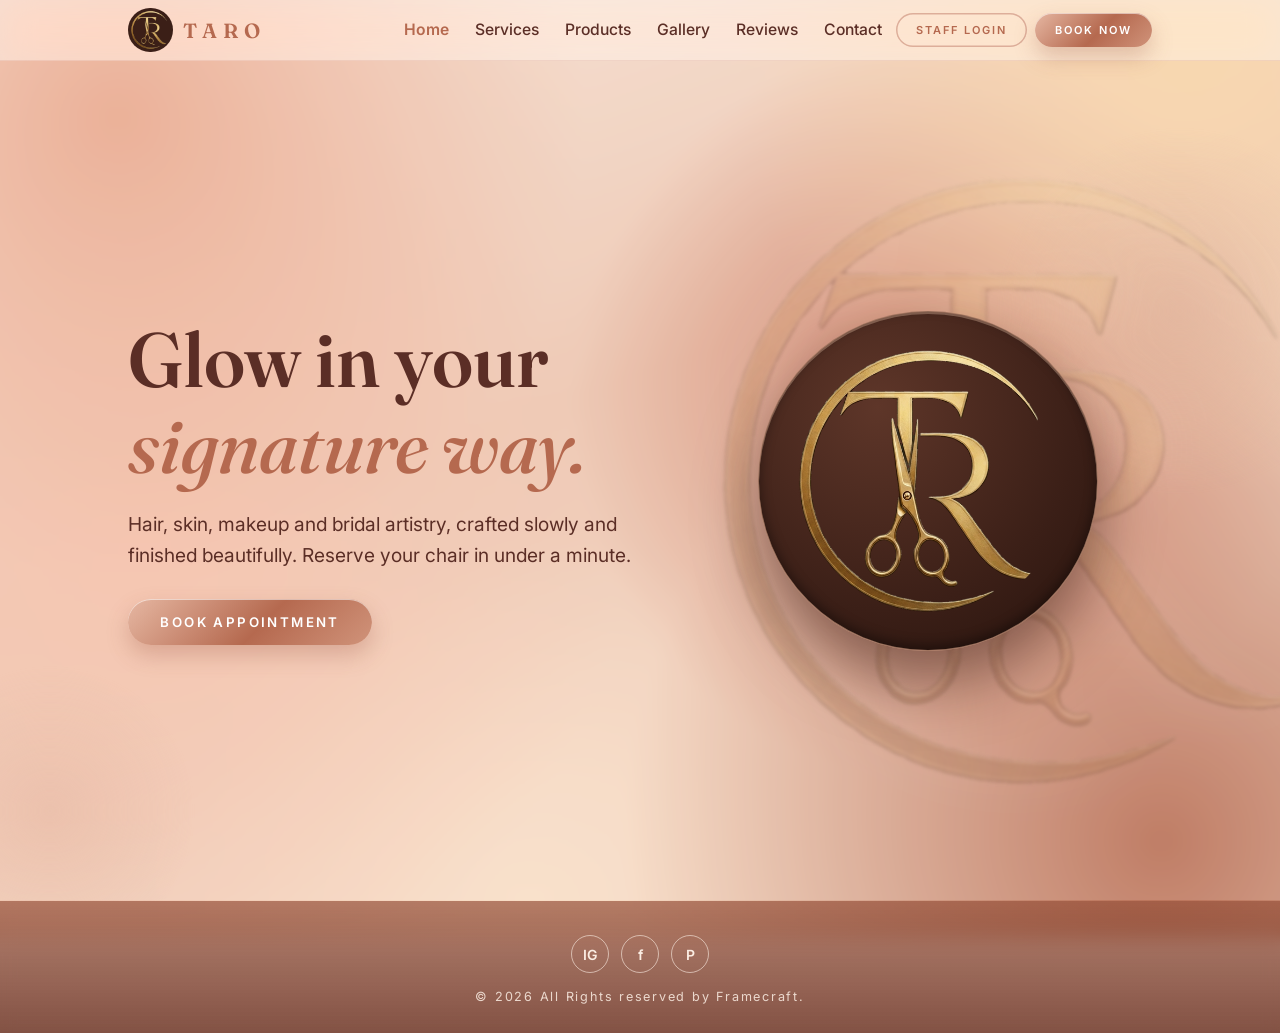
==== commit 66de98de: "Update index.html" ====
--- a/index.html
+++ b/index.html
@@ -5,7 +5,7 @@
 <link rel="preconnect" href="https://fonts.googleapis.com"><link href="https://fonts.googleapis.com/css2?family=Fraunces:ital,opsz,wght@0,9..144,500;0,9..144,600;0,9..144,700;1,9..144,500;1,9..144,600&family=Inter:wght@400;500;600&display=swap" rel="stylesheet">
 <style>
 :root{--cream:#FBF3EC;--sand:#F3E2D6;--rose:#DDAE9A;--copper:#B5694F;--deep:#5B2E26;--cg:linear-gradient(135deg,#E6B7A2,#B5694F 55%,#D0937A)}
-*{box-sizing:border-box}html{scroll-behavior:smooth}
+*{box-sizing:border-box}
 body{margin:0;font:16px/1.6 Inter,sans-serif;color:var(--deep);background:radial-gradient(circle at 12% 8%,#fff 0,transparent 40%),var(--cream)}
 h1,h2,h3{font-family:Fraunces,serif;margin:0;line-height:1.12}h1 em,h2 em{font-style:italic;font-weight:500}
 .w{max-width:1100px;margin:0 auto;padding:0 22px}
@@ -92,51 +92,87 @@
 .gg::-webkit-scrollbar{display:none}.gg div{flex:0 0 min(300px,76%);scroll-snap-align:center}
 .gb{position:absolute;top:50%;transform:translateY(-60%);left:4px;z-index:2;width:44px;height:44px;border-radius:50%;border:1px solid rgba(255,255,255,.85);background:rgba(255,255,255,.45);backdrop-filter:blur(12px);-webkit-backdrop-filter:blur(12px);color:var(--copper);font-size:28px;line-height:1;cursor:pointer;box-shadow:0 8px 20px rgba(120,60,45,.25),inset 0 1px 0 rgba(255,255,255,.9)}.gb.n{left:auto;right:4px}
 .gd{display:flex;gap:8px;justify-content:center;margin-top:4px}.gd i{width:8px;height:8px;border-radius:99px;background:rgba(181,105,79,.3);cursor:pointer;transition:all .25s}.gd i.on{width:26px;background:var(--copper)}
-</style></head><body>
+.pt{background:linear-gradient(150deg,rgba(255,255,255,.62),rgba(255,255,255,.14));backdrop-filter:blur(16px);-webkit-backdrop-filter:blur(16px)}
+.pt svg{position:absolute;left:12%;top:5%;width:76%;height:68%;filter:drop-shadow(0 8px 10px rgba(91,46,38,.35))}
+.nb{gap:8px}
+@media(max-width:520px){.lt{display:none}.logo{font-size:15px;letter-spacing:.14em}.nb .btn.sm{padding:9px 12px;letter-spacing:.1em}}
+/* FIT TO SCREEN + chocolate logo backdrop */
+html{overflow-x:hidden;-webkit-text-size-adjust:100%}
+img,svg,iframe{max-width:100%}
+.hg>*,.cg>*,.r2>*,.r3>*{min-width:0}input,select,textarea{min-width:0;max-width:100%}
+.hero{min-height:calc(100vh - 68px);min-height:calc(100svh - 68px);display:flex;align-items:center;padding:32px 0}
+.hero .hg{width:100%}
+.hero h1{font-size:clamp(34px,7.2vw,72px)}
+.med{width:min(340px,76%,50vh);background:radial-gradient(circle at 35% 28%,#5E3629,#3B1F17 62%,#26120C);backdrop-filter:none;-webkit-backdrop-filter:none;border:1px solid rgba(226,176,146,.55);box-shadow:0 30px 60px rgba(50,22,14,.5),inset 0 2px 0 rgba(255,215,185,.3),inset 0 -4px 12px rgba(0,0,0,.4)}
+.logo img{background:#3B1F17;padding:2px}
+@media(max-width:820px){.hero{padding:24px 0}.med{width:min(300px,68vw,34vh)}}
+@media(max-width:520px){.w{padding:0 14px}nav .w{padding:0 12px}.sec{padding:44px 0}.sv{padding:40px 0}.cg iframe{min-height:240px}.hb{width:38px}form.card{padding:20px 16px}.mc{padding:22px 18px}}
+/* PAGE VIEWS */
+[data-v]{display:none!important}[data-v].on{display:block!important}.hero.on{display:flex!important}
+[data-v].on:not(.hero){min-height:calc(100svh - var(--nh) - 110px)}
+.pgv{animation:vin .5s ease both}@keyframes vin{from{opacity:0;transform:translateY(16px)}to{opacity:1;transform:none}}
+#ld{position:fixed;top:0;left:0;height:3px;width:0;opacity:0;background:linear-gradient(90deg,#E6B7A2,#B5694F);z-index:99;transition:width .45s ease,opacity .3s}
+.l a.on{color:var(--copper);font-weight:600}
+/* FLUID SCALE: adapts to any display size */
+:root{--nh:clamp(60px,4.6vw,84px)}
+html{font-size:clamp(15px,.35vw + 12.6px,21px)}body{font-size:1rem}
+.w{max-width:clamp(1100px,82vw,1560px);padding:0 clamp(14px,3vw,56px)}
+nav .w{height:var(--nh)}.hero{min-height:calc(100svh - var(--nh))}
+.sec h2,.sv h2{font-size:clamp(26px,3vw,56px)}
+@media(max-width:820px){.l.on{top:var(--nh)}}
+@media(min-width:821px){.hero h1{font-size:clamp(40px,6vw,104px)}.hero p{font-size:clamp(16px,1.5vw,30px);max-width:36em}.med{width:min(clamp(300px,28vw,560px),76%,52vh)}.gg div{flex:0 0 clamp(240px,24vw,400px)}}
+@media(min-width:521px){.btn{font-size:.78rem}.l a{font-size:.92rem}.logo{font-size:1.2rem}.logo svg,.logo img{width:2.6rem;height:2.6rem}.s3 b{font-size:1.1rem}.s3 span{font-size:.9rem;max-width:18em}.pt span,.gg span{font-size:.82rem}.tg blockquote{font-size:.95rem}label{font-size:.72rem}input,select,textarea{font-size:.95rem}footer small{font-size:.74rem}.ci b{font-size:.75rem}}
+/* gallery hover zoom */
+.gg div{position:relative;overflow:hidden}.gg b{position:absolute;inset:0;transition:transform .6s ease}.gg div:hover b{transform:scale(1.09)}.gg span{position:relative;z-index:1}
+/* booking success */
+.ok{position:absolute;inset:0;display:none;flex-direction:column;align-items:center;justify-content:center;text-align:center;padding:24px;background:rgba(255,250,246,.95);backdrop-filter:blur(8px);-webkit-backdrop-filter:blur(8px);z-index:5;border-radius:inherit;margin:0!important}.ok.on{display:flex}
+.ok svg{width:100px;height:100px;fill:none;stroke:#3f7a4f;stroke-width:3;stroke-linecap:round;stroke-linejoin:round}
+.ok circle{stroke-dasharray:152;stroke-dashoffset:152;animation:dr .7s .1s forwards}.ok path{stroke-dasharray:40;stroke-dashoffset:40;animation:dr .45s .7s forwards}
+@keyframes dr{to{stroke-dashoffset:0}}.ok h3{font-size:1.5rem;margin:14px 0 6px;color:#3f7a4f}.ok p{margin:0 0 16px}
+</style></head><body><div id="ld"></div>
 <svg width="0" height="0" style="position:absolute"><defs>
 <linearGradient id="cg" x1="0" y1="0" x2="1" y2="1"><stop offset="0" stop-color="#F3CDB9"/><stop offset=".5" stop-color="#B5694F"/><stop offset="1" stop-color="#E4A88F"/></linearGradient>
-<radialGradient id="cd" cx=".35" cy=".3" r=".9"><stop offset="0" stop-color="#DC9F87"/><stop offset=".6" stop-color="#9C5440"/><stop offset="1" stop-color="#6E3328"/></radialGradient>
+<linearGradient id="pgr1" x1="0" y1="0" x2="1" y2="1"><stop offset="0" stop-color="#F3CBB6"/><stop offset="1" stop-color="#B5694F"/></linearGradient><linearGradient id="pgr2" x1="0" y1="0" x2="1" y2="1"><stop offset="0" stop-color="#D79A83"/><stop offset="1" stop-color="#7C4130"/></linearGradient><linearGradient id="pgr3" x1="0" y1="0" x2="1" y2="1"><stop offset="0" stop-color="#FCEBD8"/><stop offset="1" stop-color="#D7A483"/></linearGradient><linearGradient id="pgr4" x1="0" y1="0" x2="1" y2="1"><stop offset="0" stop-color="#F9D8CD"/><stop offset="1" stop-color="#D4806F"/></linearGradient><linearGradient id="pc" x1="0" y1="0" x2="1" y2="1"><stop offset="0" stop-color="#A25A44"/><stop offset="1" stop-color="#5B2E26"/></linearGradient><radialGradient id="cd" cx=".35" cy=".3" r=".9"><stop offset="0" stop-color="#DC9F87"/><stop offset=".6" stop-color="#9C5440"/><stop offset="1" stop-color="#6E3328"/></radialGradient>
 <symbol id="med" viewBox="0 0 200 200"><circle cx="100" cy="100" r="97" fill="url(#cg)"/><circle cx="100" cy="100" r="87" fill="#F7E6DB"/><circle cx="100" cy="100" r="81" fill="url(#cd)"/><circle cx="100" cy="100" r="71" fill="none" stroke="#F3D6C4" stroke-width="1.5" opacity=".7"/><text x="100" y="116" text-anchor="middle" font-family="Fraunces,serif" font-style="italic" font-weight="600" font-size="66" fill="#FBE9DC">TR</text><g stroke="#FBE9DC" stroke-width="3" stroke-linecap="round" fill="none"><path d="M78 132l44 26M122 132l-44 26"/><circle cx="127" cy="164" r="7"/><circle cx="73" cy="164" r="7"/></g></symbol></defs></svg>
 
 <div class="mo" id="mo"><form class="mc" id="lf" novalidate><button type="button" class="x" id="lx" aria-label="Close">×</button><h3>Staff <em>login</em></h3><div><label>Email</label><input name="e" type="email" required autocomplete="username"></div><div><label>Password</label><input name="p" type="password" required autocomplete="current-password"></div><button class="btn" id="lb" type="submit">Sign in</button><div id="lm"></div></form></div>
 
-<nav><div class="w"><a class="logo" href="#top"><img src="logo.png" alt="TARO" onerror="fb(this)">TARO</a>
-<div class="l" id="ml"><a href="#services">Services</a><a href="#products">Products</a><a href="#gallery">Gallery</a><a href="#artists">Artists</a><a href="#contact">Contact</a></div>
-<div class="nb"><a class="btn sm" href="#book">Book Now</a><button class="hb" id="hb" type="button" aria-label="Menu"><svg viewBox="0 0 24 24" width="22" height="22" fill="none" stroke="currentColor" stroke-width="2" stroke-linecap="round"><path d="M4 7h16M4 12h16M4 17h16"/></svg></button></div></div></nav>
-
-<header class="hero" id="top"><div class="wm"></div><div class="w hg"><div><h1>Glow in your <em>signature way.</em></h1><p>Hair, skin, makeup and bridal artistry, crafted slowly and finished beautifully. Reserve your chair in under a minute.</p><a class="btn" href="#book">Book Appointment</a></div>
+<nav><div class="w"><a class="logo" href="#home" data-go="home"><img src="logo.png" alt="TARO" onerror="fb(this)">TARO</a>
+<div class="l" id="ml"><a href="#home" data-go="home">Home</a><a href="#services" data-go="services">Services</a><a href="#products" data-go="products">Products</a><a href="#gallery" data-go="gallery">Gallery</a><a href="#reviews" data-go="reviews">Reviews</a><a href="#contact" data-go="contact">Contact</a></div>
+<div class="nb"><a class="btn sm gh" id="lg2" href="app.html"><span class="lt">Staff </span>Login</a><a class="btn sm" href="#book" data-go="book">Book Now</a><button class="hb" id="hb" type="button" aria-label="Menu"><svg viewBox="0 0 24 24" width="22" height="22" fill="none" stroke="currentColor" stroke-width="2" stroke-linecap="round"><path d="M4 7h16M4 12h16M4 17h16"/></svg></button></div></div></nav>
+
+<header class="hero" id="top" data-v="home"><div class="wm"></div><div class="w hg"><div><h1>Glow in your <em>signature way.</em></h1><p>Hair, skin, makeup and bridal artistry, crafted slowly and finished beautifully. Reserve your chair in under a minute.</p><a class="btn" href="#book" data-go="book">Book Appointment</a></div>
 <img class="med" src="logo.png" alt="TARO" onerror="fb(this)"></div></header>
 
-<section class="sv" id="services"><div class="w"><h2>Our Services</h2><div class="s3">
-<a href="#book"><svg viewBox="0 0 48 48"><circle cx="14" cy="38" r="5"/><circle cx="34" cy="38" r="5"/><path d="M17 34L34 8M31 34L14 8"/></svg><b>Hair Styling</b><span>Cuts, colour, keratin and spa rituals tailored to you.</span></a>
-<a href="#book"><svg viewBox="0 0 48 48"><path d="M20 42h8V28h-8zM21 28l3-14 3 14M17 46h14"/><path d="M38 10v8M34 14h8"/></svg><b>Makeup Artistry</b><span>Party, HD and airbrush looks that last all day.</span></a>
-<a href="#book"><svg viewBox="0 0 48 48"><circle cx="24" cy="32" r="10"/><path d="M18 22l6-10 6 10M24 12V6"/></svg><b>Bridal Packages</b><span>Complete bridal and groom packages, start to finish.</span></a>
+<section class="sv" id="services" data-v="services"><div class="w"><h2>Our Services</h2><div class="s3">
+<a href="#book" data-go="book"><svg viewBox="0 0 48 48"><circle cx="14" cy="38" r="5"/><circle cx="34" cy="38" r="5"/><path d="M17 34L34 8M31 34L14 8"/></svg><b>Hair Styling</b><span>Cuts, colour, keratin and spa rituals tailored to you.</span></a>
+<a href="#book" data-go="book"><svg viewBox="0 0 48 48"><path d="M20 42h8V28h-8zM21 28l3-14 3 14M17 46h14"/><path d="M38 10v8M34 14h8"/></svg><b>Makeup Artistry</b><span>Party, HD and airbrush looks that last all day.</span></a>
+<a href="#book" data-go="book"><svg viewBox="0 0 48 48"><circle cx="24" cy="32" r="10"/><path d="M18 22l6-10 6 10M24 12V6"/></svg><b>Bridal Packages</b><span>Complete bridal and groom packages, start to finish.</span></a>
 </div></div></section>
 
-<section class="sec" id="products"><div class="w"><h2>Featured Products</h2><div class="pg" id="pg"></div></div></section>
-<section class="sec alt" id="gallery"><div class="w"><h2>Our Gallery</h2><div class="gw"><button class="gb" id="gp" type="button" aria-label="Previous">‹</button><div class="gg" id="gg"></div><button class="gb n" id="gn" type="button" aria-label="Next">›</button></div><div class="gd" id="gd"></div></div></section>
-<section class="sec" id="artists"><div class="w"><h2>Artist Profiles</h2><div class="ag" id="ag"></div></div></section>
-<section class="sec alt"><div class="w"><h2>Client Testimonials</h2><div class="tg" id="tg"></div></div></section>
-
-<section class="sec" id="contact"><div class="w"><h2>Contact &amp; Location</h2><div class="cg"><iframe id="mp" title="Map" loading="lazy"></iframe>
+<section class="sec" id="products" data-v="products"><div class="w"><h2>Featured Products</h2><div class="pg" id="pg"></div></div></section>
+<section class="sec alt" id="gallery" data-v="gallery"><div class="w"><h2>Our Gallery</h2><div class="gw"><button class="gb" id="gp" type="button" aria-label="Previous">‹</button><div class="gg" id="gg"></div><button class="gb n" id="gn" type="button" aria-label="Next">›</button></div><div class="gd" id="gd"></div></div></section>
+<section class="sec alt" id="reviews" data-v="reviews"><div class="w"><h2>Client Testimonials</h2><div class="tg" id="tg"></div></div></section>
+
+<section class="sec" id="contact" data-v="contact"><div class="w"><h2>Contact &amp; Location</h2><div class="cg"><iframe id="mp" title="Map" loading="lazy"></iframe>
 <div class="ci"><p><b>Address</b><span id="ad"></span></p><p><b>Hours</b><span id="hr"></span></p><p><b>Call</b><a id="ph"></a></p><p><b>WhatsApp</b><a id="wa" target="_blank" rel="noopener">Chat with us</a></p></div></div></div></section>
 
-<section class="sec" id="book"><div class="w"><h2>Book your <em>appointment</em></h2>
+<section class="sec" id="book" data-v="book"><div class="w"><h2>Book your <em>appointment</em></h2>
 <form id="f" class="card" novalidate>
 <div class="r2"><div><label>Your name</label><input name="n" required maxlength="80" autocomplete="name"></div><div><label>Mobile number</label><input name="m" type="tel" required inputmode="numeric" maxlength="10" placeholder="10 digits" autocomplete="tel"></div></div>
 <div class="r2"><div><label>Service</label><select name="s" id="ss" required></select></div><div><label>Preferred date</label><input name="d" type="date" required></div></div>
 <div><label>Preferred time</label><div class="r3"><select id="th"></select><select id="tm"></select><select id="tp"><option>AM</option><option>PM</option></select></div></div>
 <div><label>Notes (optional)</label><textarea name="t" rows="2" maxlength="250"></textarea></div>
 <input class="hp" name="website" tabindex="-1" autocomplete="off">
-<button class="btn" id="go" type="submit">Request Appointment</button><div id="msg"></div></form></div></section>
-
-<footer><div class="so"><a href="#" aria-label="Instagram">IG</a><a href="#" aria-label="Facebook">f</a><a href="#" aria-label="Pinterest">P</a></div><small>© 2026 TARO SALON. ALL RIGHTS RESERVED. · <a href="app.html" id="lg2">Staff Login</a></small></footer>
+<button class="btn" id="go" type="submit">Request Appointment</button><div id="msg"></div><div class="ok" id="ok"><svg viewBox="0 0 52 52"><circle cx="26" cy="26" r="24"/><path d="M14 27l8 8 16-17"/></svg><h3>Your appointment is booked!</h3><p>Thanks for choosing TARO Salon. We will confirm shortly.</p><button class="btn sm" type="button" id="okb">Done</button></div></form></div></section>
+
+<footer><div class="so"><a href="#" aria-label="Instagram">IG</a><a href="#" aria-label="Facebook">f</a><a href="#" aria-label="Pinterest">P</a></div><small>© 2026 All Rights reserved by Framecraft.</small></footer>
 
 <script>
 // EDIT THESE: your salon details, product tiles, artists and testimonials. Add an image file name to 'img' to show a real photo.
 const C={url:'https://eidfoikmhgkgnrnooaiz.supabase.co',key:'sb_publishable_gRZ9NbNCCOgqZTgyeZe98Q_4dNbKLoN',phone:'9876543210',wa:'919876543210',addr:'123, Main Road, City Center',hours:'Mon – Sun · 10:00 AM – 8:00 PM',
 gallery:[['Bridal','g-bridal.jpg','center 28%'],['Facial','g-facial.jpg','center 45%'],['Party Glam','g-party.jpg','center 30%'],['Skin Care','g-skin.jpg','center 45%'],['Hair Styling','g-hair.jpg','center 18%'],['Gents Style','g-gents.jpg','center 15%']],
-products:[['Argan Shampoo',''],['Keratin Serum',''],['Hydrating Cream',''],['Sunscreen SPF 50',''],['Nail Colour',''],['Hair Oil',''],['Glow Serum',''],['Body Butter','']],
+products:[['Argan Shampoo','','bottle',1],['Keratin Serum','','dropper',2],['Hydrating Cream','','jar',3],['Sunscreen SPF 50','','tube',4],['Nail Colour','','polish',2],['Hair Oil','','bottle',4],['Glow Serum','','dropper',3],['Body Butter','','jar',1]],
 team:[['Anitha','Senior Stylist',''],['Fathima','Makeup Artist',''],['Ravi','Hair Specialist',''],['Divya','Skin Expert','']],
 quotes:[['Loved my bridal look — calm, careful and on time.','Priya R.'],['The best facial I have had. My skin glowed for days.','Meena I.'],['Friendly team and a beautiful space. Booking was so easy.','Divya S.']]};
 const $=i=>document.getElementById(i),H={apikey:C.key,Authorization:'Bearer '+C.key};
@@ -144,26 +180,32 @@
 $('mp').src='https://www.google.com/maps?q='+encodeURIComponent(C.addr)+'&output=embed';
 const tone=['#C98A73,#8E4A38','#E2B09B,#B5694F','#D6A08A,#9C5440','#EBC3B0,#C27B62'];
 function fb(i){i.outerHTML='<svg class="'+i.className+'" viewBox="0 0 200 200"><use href="#med"/></svg>'}
-$('gg').innerHTML=C.gallery.map((g,i)=>`<div style="background:url(${g[1]}) ${g[2]||'center'}/cover,linear-gradient(150deg,${tone[i%4]})"><span>${g[0]}</span></div>`).join('');
+$('gg').innerHTML=C.gallery.map((g,i)=>`<div><b style="background:url(${g[1]}) ${g[2]||'center'}/cover,linear-gradient(150deg,${tone[i%4]})"></b><span>${g[0]}</span></div>`).join('');
 const gg=$('gg'),gd=$('gd');let gi=0,gt,gr;
 gd.innerHTML=C.gallery.map(()=>'<i></i>').join('');
 const dots=()=>[...gd.children].forEach((d,i)=>d.classList.toggle('on',i==gi));
 function go(i){const n=gg.children.length,el=gg.children[gi=(i+n)%n];gg.scrollTo({left:el.offsetLeft-(gg.clientWidth-el.offsetWidth)/2,behavior:'smooth'});dots()}
-const ap=()=>{clearInterval(gt);if(!matchMedia('(prefers-reduced-motion:reduce)').matches)gt=setInterval(()=>go(gi+1),3500)};
+const ap=()=>{clearInterval(gt);if(!matchMedia('(prefers-reduced-motion:reduce)').matches)gt=setInterval(()=>{if(gg.offsetWidth)go(gi+1)},3500)};
 $('gp').onclick=()=>{go(gi-1);ap()};$('gn').onclick=()=>{go(gi+1);ap()};
 gd.onclick=e=>{const i=[...gd.children].indexOf(e.target);if(i>-1){go(i);ap()}};
 gg.addEventListener('scroll',()=>{cancelAnimationFrame(gr);gr=requestAnimationFrame(()=>{const c=gg.scrollLeft+gg.clientWidth/2;let b=0,d=1e9;[...gg.children].forEach((el,i)=>{const m=Math.abs(el.offsetLeft+el.offsetWidth/2-c);if(m<d){d=m;b=i}});gi=b;dots()})},{passive:true});
 ['mouseenter','touchstart'].forEach(v=>gg.parentNode.addEventListener(v,()=>clearInterval(gt),{passive:true}));
 ['mouseleave','touchend'].forEach(v=>gg.parentNode.addEventListener(v,ap,{passive:true}));
 dots();ap();
-$('pg').innerHTML=C.products.map((p,i)=>`<div class="pt" style="background:${p[1]?`url(${p[1]})`:`linear-gradient(150deg,${tone[i%4]})`};background-size:cover">${p[1]?'':`<i>${p[0][0]}</i>`}<span>${p[0]}</span></div>`).join('');
-$('ag').innerHTML=C.team.map((t,i)=>`<div><div class="av" style="background:${t[2]?`url(${t[2]}) center/cover`:`linear-gradient(150deg,${tone[i%4]})`}">${t[2]?'':t[0][0]}</div><b>${t[0]}</b><small>${t[1]}</small></div>`).join('');
+const W='<rect x="36" y="52" width="4" height="30" rx="2" fill="#fff" opacity=".38"/>';
+const ICON={
+bottle:g=>`<rect x="40" y="12" width="20" height="12" rx="3" fill="url(#pc)"/><rect x="42" y="23" width="16" height="12" fill="url(#pgr${g})"/><rect x="30" y="34" width="40" height="52" rx="10" fill="url(#pgr${g})"/><rect x="36" y="50" width="28" height="22" rx="3" fill="#fff" opacity=".75"/>${W}`,
+dropper:g=>`<ellipse cx="50" cy="20" rx="7" ry="12" fill="url(#pc)"/><rect x="40" y="31" width="20" height="7" rx="2" fill="url(#pc)"/><rect x="44" y="37" width="12" height="9" fill="url(#pgr${g})"/><rect x="32" y="44" width="36" height="42" rx="8" fill="url(#pgr${g})"/><rect x="38" y="58" width="24" height="18" rx="3" fill="#fff" opacity=".75"/>${W}`,
+jar:g=>`<rect x="18" y="34" width="64" height="18" rx="6" fill="url(#pc)"/><rect x="20" y="50" width="60" height="38" rx="9" fill="url(#pgr${g})"/><rect x="30" y="60" width="40" height="18" rx="3" fill="#fff" opacity=".75"/>`,
+tube:g=>`<rect x="40" y="8" width="20" height="14" rx="3" fill="url(#pc)"/><path d="M32 22h36l-2 58H34z" fill="url(#pgr${g})"/><rect x="30" y="78" width="40" height="9" rx="2" fill="url(#pc)"/><circle cx="50" cy="48" r="8" fill="#fff" opacity=".8"/><path d="M50 35v-4M50 61v4M37 48h-4M63 48h4" stroke="#fff" stroke-width="2.5" opacity=".8" stroke-linecap="round"/>`,
+polish:g=>`<rect x="42" y="10" width="16" height="30" rx="4" fill="url(#pc)"/><rect x="44" y="38" width="12" height="10" fill="url(#pgr${g})"/><rect x="32" y="46" width="36" height="42" rx="9" fill="url(#pgr${g})"/><rect x="36" y="52" width="4" height="30" rx="2" fill="#fff" opacity=".4"/>`};
+$('pg').innerHTML=C.products.map(p=>`<div class="pt"${p[1]?` style="background:url(${p[1]}) center/cover"`:''}>${p[1]?'':`<svg viewBox="0 0 100 100">${ICON[p[2]](p[3])}</svg>`}<span>${p[0]}</span></div>`).join('');
 $('tg').innerHTML=C.quotes.map(q=>`<blockquote>${q[0]}<cite>— ${q[1]}</cite></blockquote>`).join('');
 $('hb').onclick=()=>$('ml').classList.toggle('on');$('ml').onclick=()=>$('ml').classList.remove('on');
 let S=['Haircut & Style','Hair Spa','Keratin Treatment','Global Hair Colour','Classic Facial','Hydra Facial','De-tan','Party Makeup','Bridal Makeup','Manicure','Pedicure','Full Arms & Legs Waxing','Eyebrow Threading','Relaxing Massage'];
 function opts(){const s=$('ss');s.innerHTML='';[['','Choose a service'],...S.map(x=>[x,x])].forEach(([v,t])=>{const o=document.createElement('option');o.value=v;o.textContent=t;s.appendChild(o)})}
 opts();
-fetch(C.url+'/rest/v1/services?select=name&order=category',{headers:H}).then(r=>r.ok?r.json():[]).then(d=>{if(d.length){S=d.map(x=>x.name);opts()}}).catch(()=>{});
+fetch(C.url+'/rest/v1/public_services?select=name,category&order=category,name',{headers:H}).then(r=>r.ok?r.json():[]).then(d=>{if(d.length){S=[...new Set(d.map(x=>x.name))];opts()}}).catch(()=>{});
 $('th').innerHTML='<option value="">Hour</option>'+[...Array(12)].map((_,i)=>`<option>${i+1}</option>`).join('');
 $('tm').innerHTML='<option value="">Min</option>'+[...Array(12)].map((_,i)=>`<option>${String(i*5).padStart(2,'0')}</option>`).join('');
 const f=$('f');f.d.min=new Date().toISOString().slice(0,10);
@@ -182,7 +224,7 @@
 const row={id:'AP'+Date.now().toString(36)+Math.random().toString(36).slice(2,5),date:d,time:slot,customer_name:n,customer_mobile:m,service_name:s,stylist:'',status:'Pending',notes:('Booked via website. '+f.t.value.trim()).slice(0,290)};
 try{const r=await fetch(C.url+'/rest/v1/appointments',{method:'POST',headers:{...H,'Content-Type':'application/json',Prefer:'return=minimal'},body:JSON.stringify(row)});
 if(!r.ok)throw 0;try{localStorage.setItem('tb',Date.now())}catch(_){}
-f.reset();say('✦ Thank you, '+n.split(' ')[0]+'! Your request is in. We will confirm shortly.',1)}
+f.reset();say('');$('ok').classList.add('on')}
 catch(_){say('Sorry, we could not send that. Please call '+C.phone+'.')}
 $('go').disabled=false};
 // Staff login: signs in with the same Supabase project as the software; the session is shared on this site, so app.html opens already logged in.
@@ -204,4 +246,20 @@
 location.href='app.html';
 }catch(err){lsay(err.name=='AbortError'?'Server is not responding. Check your internet, or the Supabase project may be paused.':'Could not reach the server. Check your internet and try again.');b.disabled=false}
 finally{clearTimeout(tm)}};
+function resetL(){mo.classList.remove('on');$('lb').disabled=false;$('lm').textContent='';lf.p.value=''}
+addEventListener('pageshow',resetL);
+addEventListener('keydown',e=>{if(e.key=='Escape')resetL()});
+const V=[...document.querySelectorAll('[data-v]')],LD=$('ld');
+function show(n,push){if(!V.some(v=>v.dataset.v==n))n='home';
+LD.style.opacity=1;LD.style.width='70%';
+V.forEach(v=>{v.classList.remove('on','pgv');if(v.dataset.v==n){v.classList.add('on');void v.offsetWidth;v.classList.add('pgv')}});
+document.querySelectorAll('.l a').forEach(a=>a.classList.toggle('on',a.dataset.go==n));
+$('ml').classList.remove('on');window.scrollTo(0,0);
+if(n=='gallery')setTimeout(()=>go(gi),80);
+if(push)history.pushState(null,'','#'+n);
+setTimeout(()=>{LD.style.width='100%'},140);setTimeout(()=>{LD.style.opacity=0;LD.style.width='0'},560)}
+document.addEventListener('click',e=>{const a=e.target.closest('[data-go]');if(a){e.preventDefault();show(a.dataset.go,true)}});
+addEventListener('popstate',()=>show((location.hash||'#home').slice(1)));
+$('okb').onclick=()=>$('ok').classList.remove('on');
+show((location.hash||'#home').slice(1));
 </script></body></html>
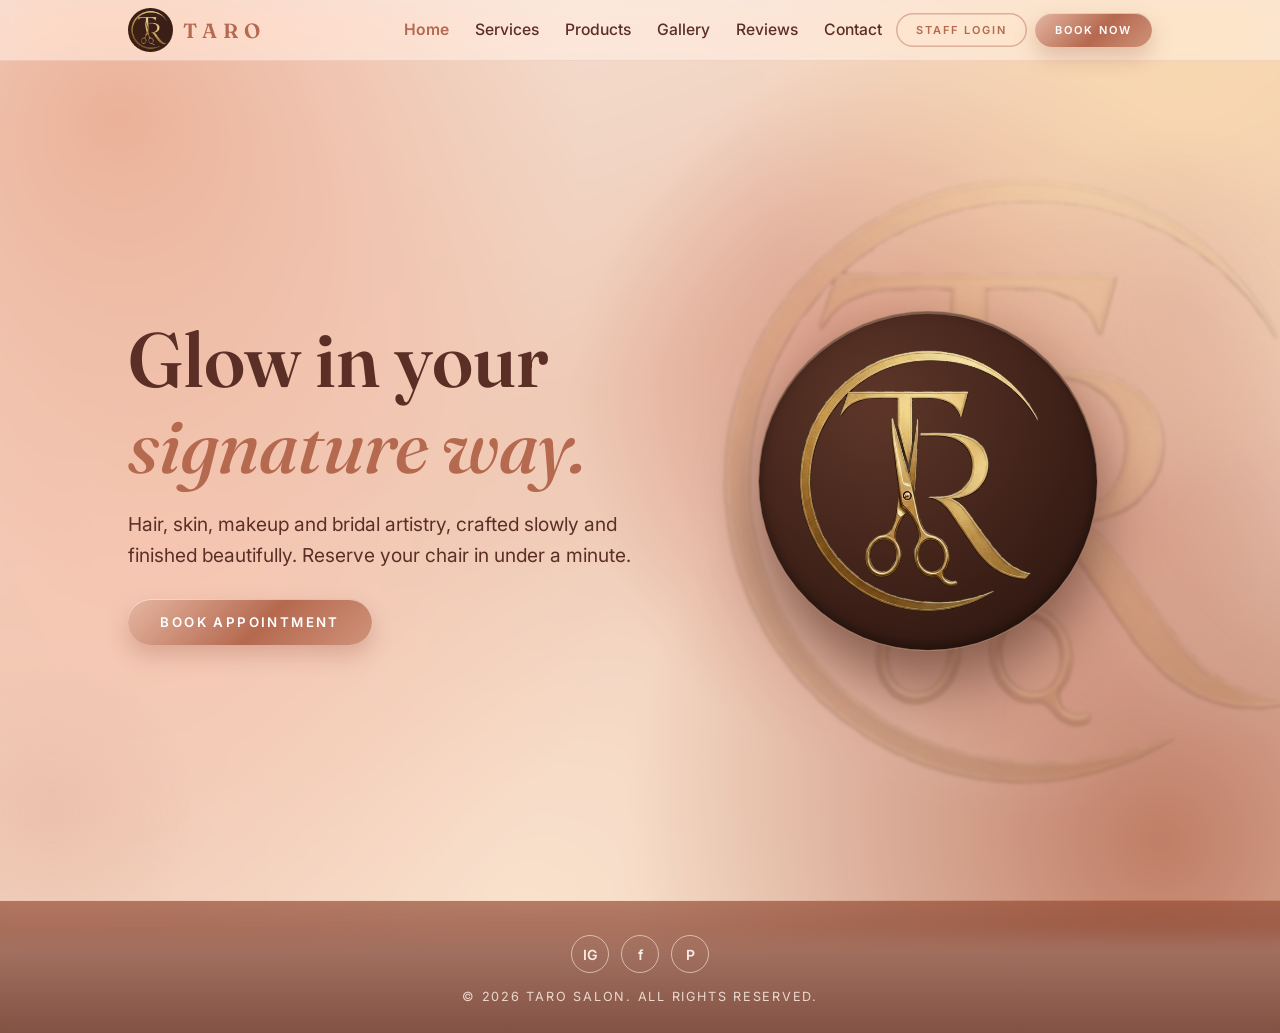
==== commit 047657c3: "Update print statement from 'Hello' to 'Goodbye'" ====
--- a/index.html
+++ b/index.html
@@ -166,7 +166,7 @@
 <input class="hp" name="website" tabindex="-1" autocomplete="off">
 <button class="btn" id="go" type="submit">Request Appointment</button><div id="msg"></div><div class="ok" id="ok"><svg viewBox="0 0 52 52"><circle cx="26" cy="26" r="24"/><path d="M14 27l8 8 16-17"/></svg><h3>Your appointment is booked!</h3><p>Thanks for choosing TARO Salon. We will confirm shortly.</p><button class="btn sm" type="button" id="okb">Done</button></div></form></div></section>
 
-<footer><div class="so"><a href="#" aria-label="Instagram">IG</a><a href="#" aria-label="Facebook">f</a><a href="#" aria-label="Pinterest">P</a></div><small>© 2026 All Rights reserved by Framecraft.</small></footer>
+<footer><div class="so"><a href="#" aria-label="Instagram">IG</a><a href="#" aria-label="Facebook">f</a><a href="#" aria-label="Pinterest">P</a></div><small>© 2026 TARO SALON. ALL RIGHTS RESERVED.</small></footer>
 
 <script>
 // EDIT THESE: your salon details, product tiles, artists and testimonials. Add an image file name to 'img' to show a real photo.
